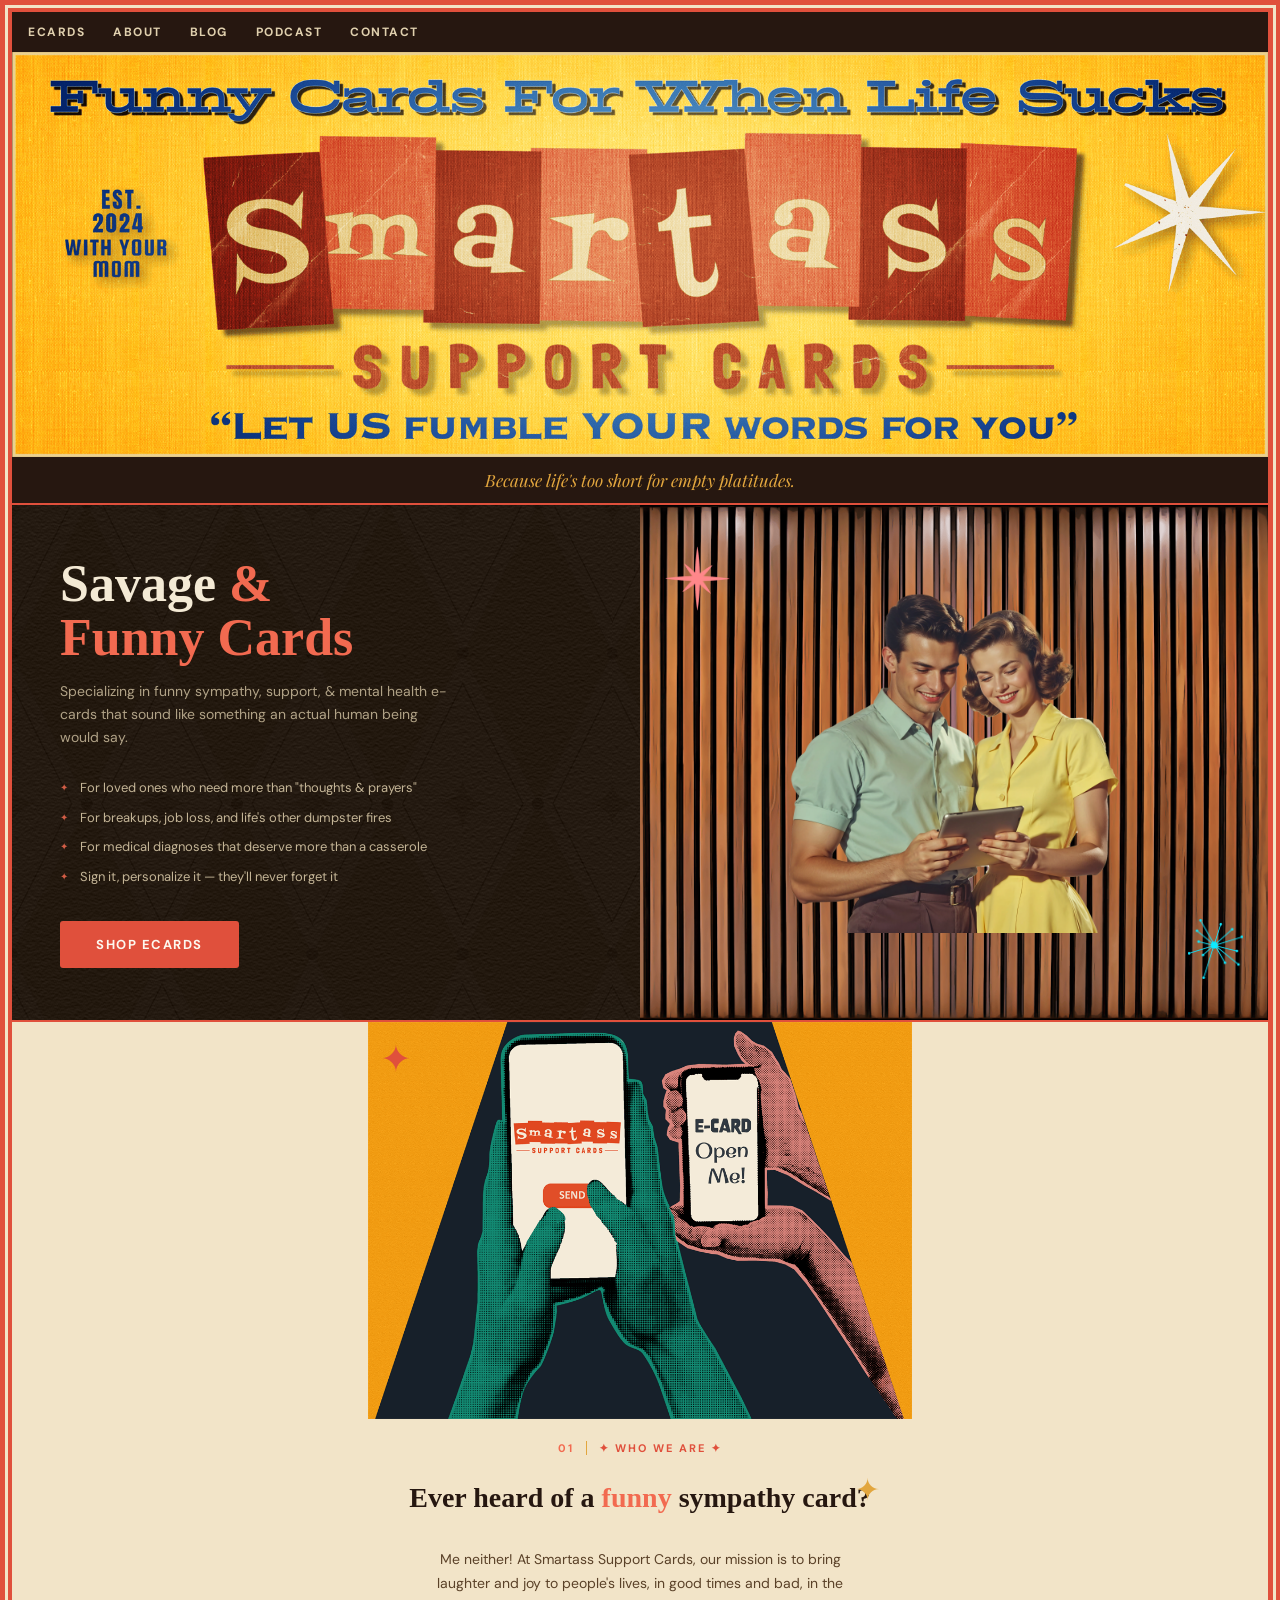
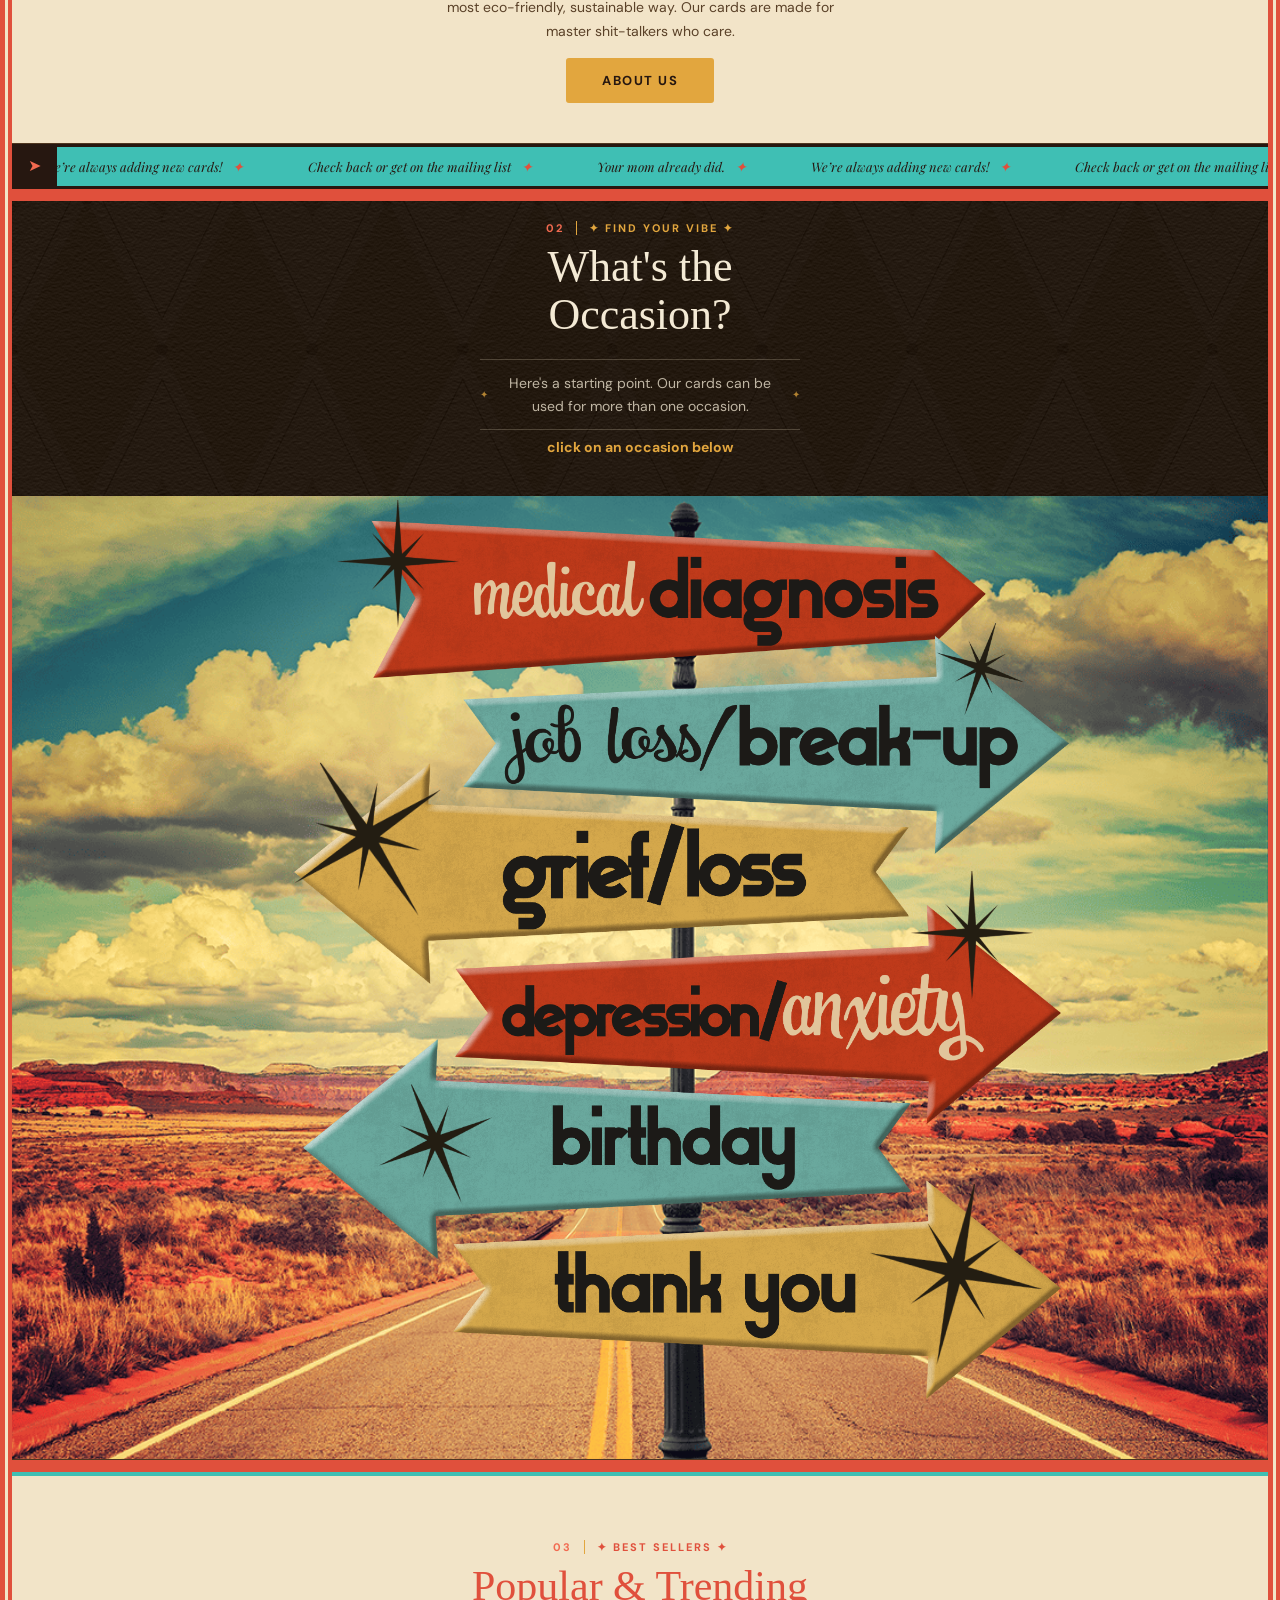
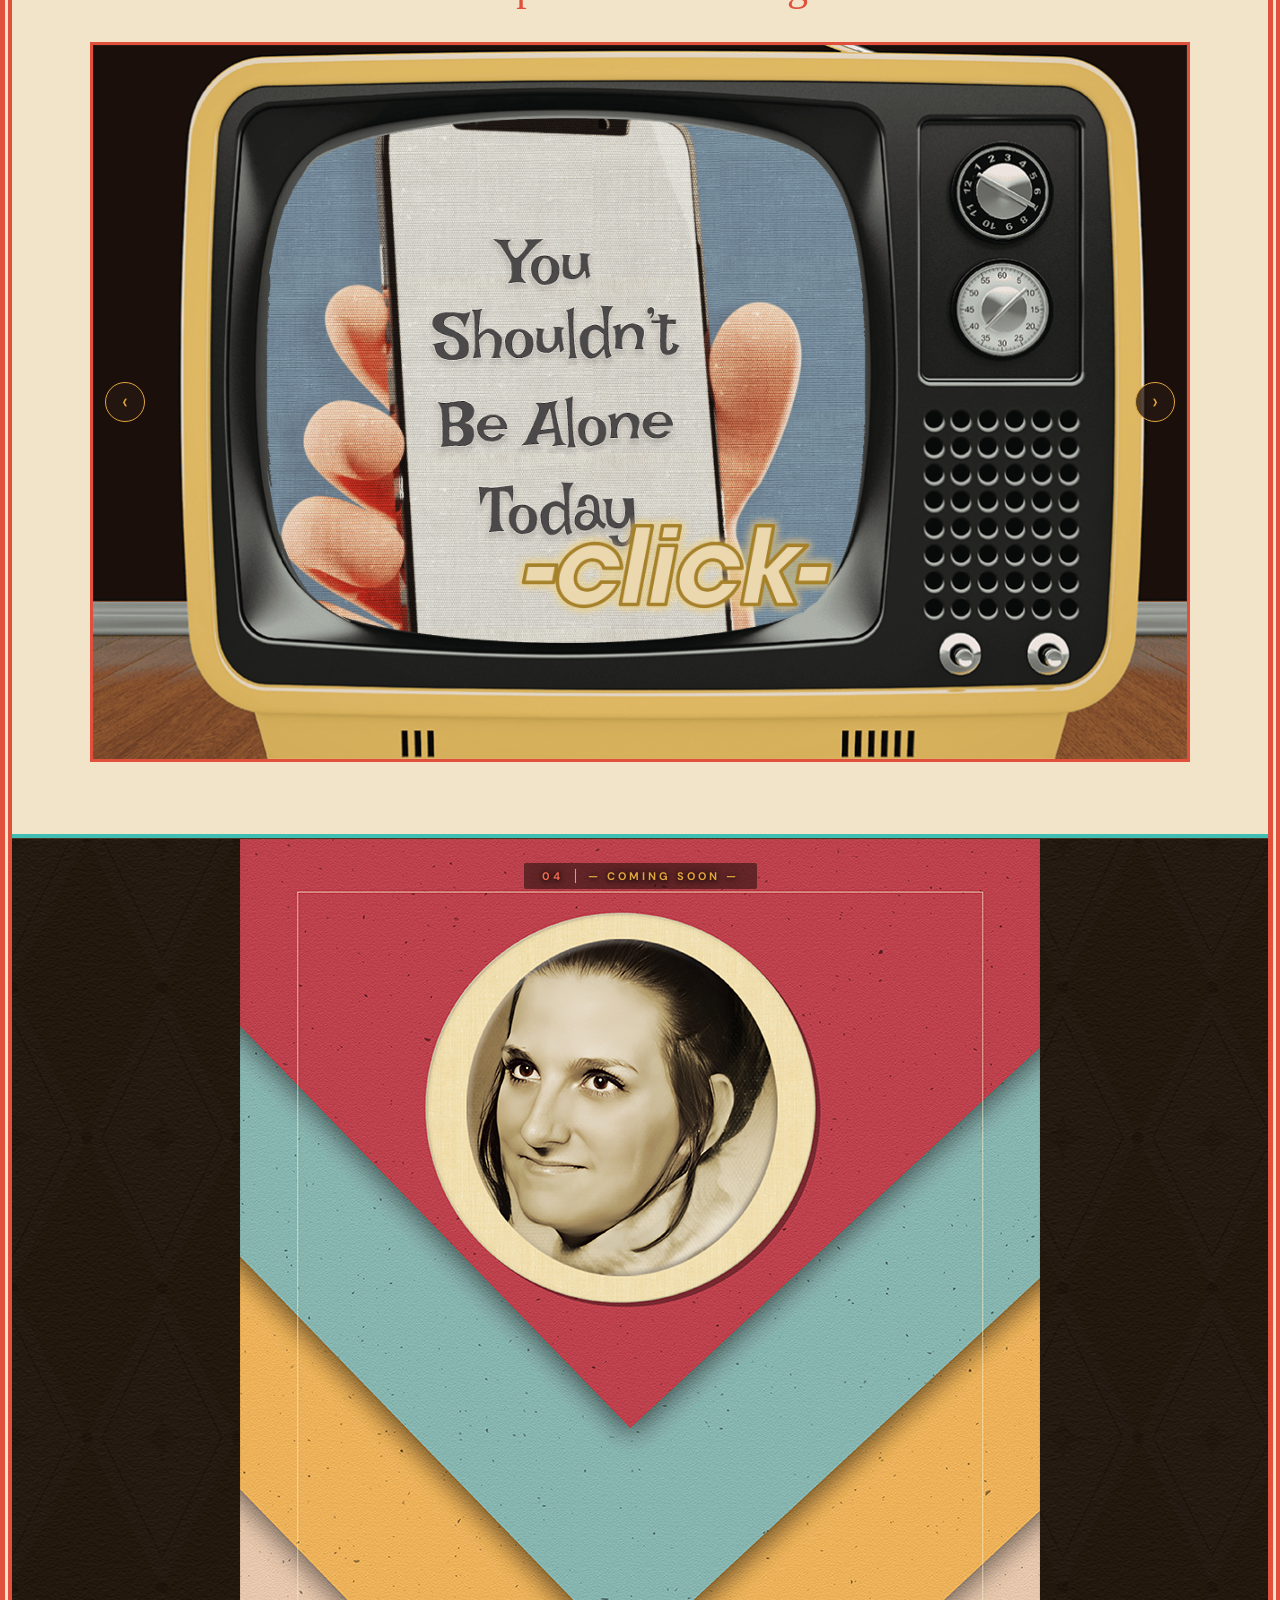
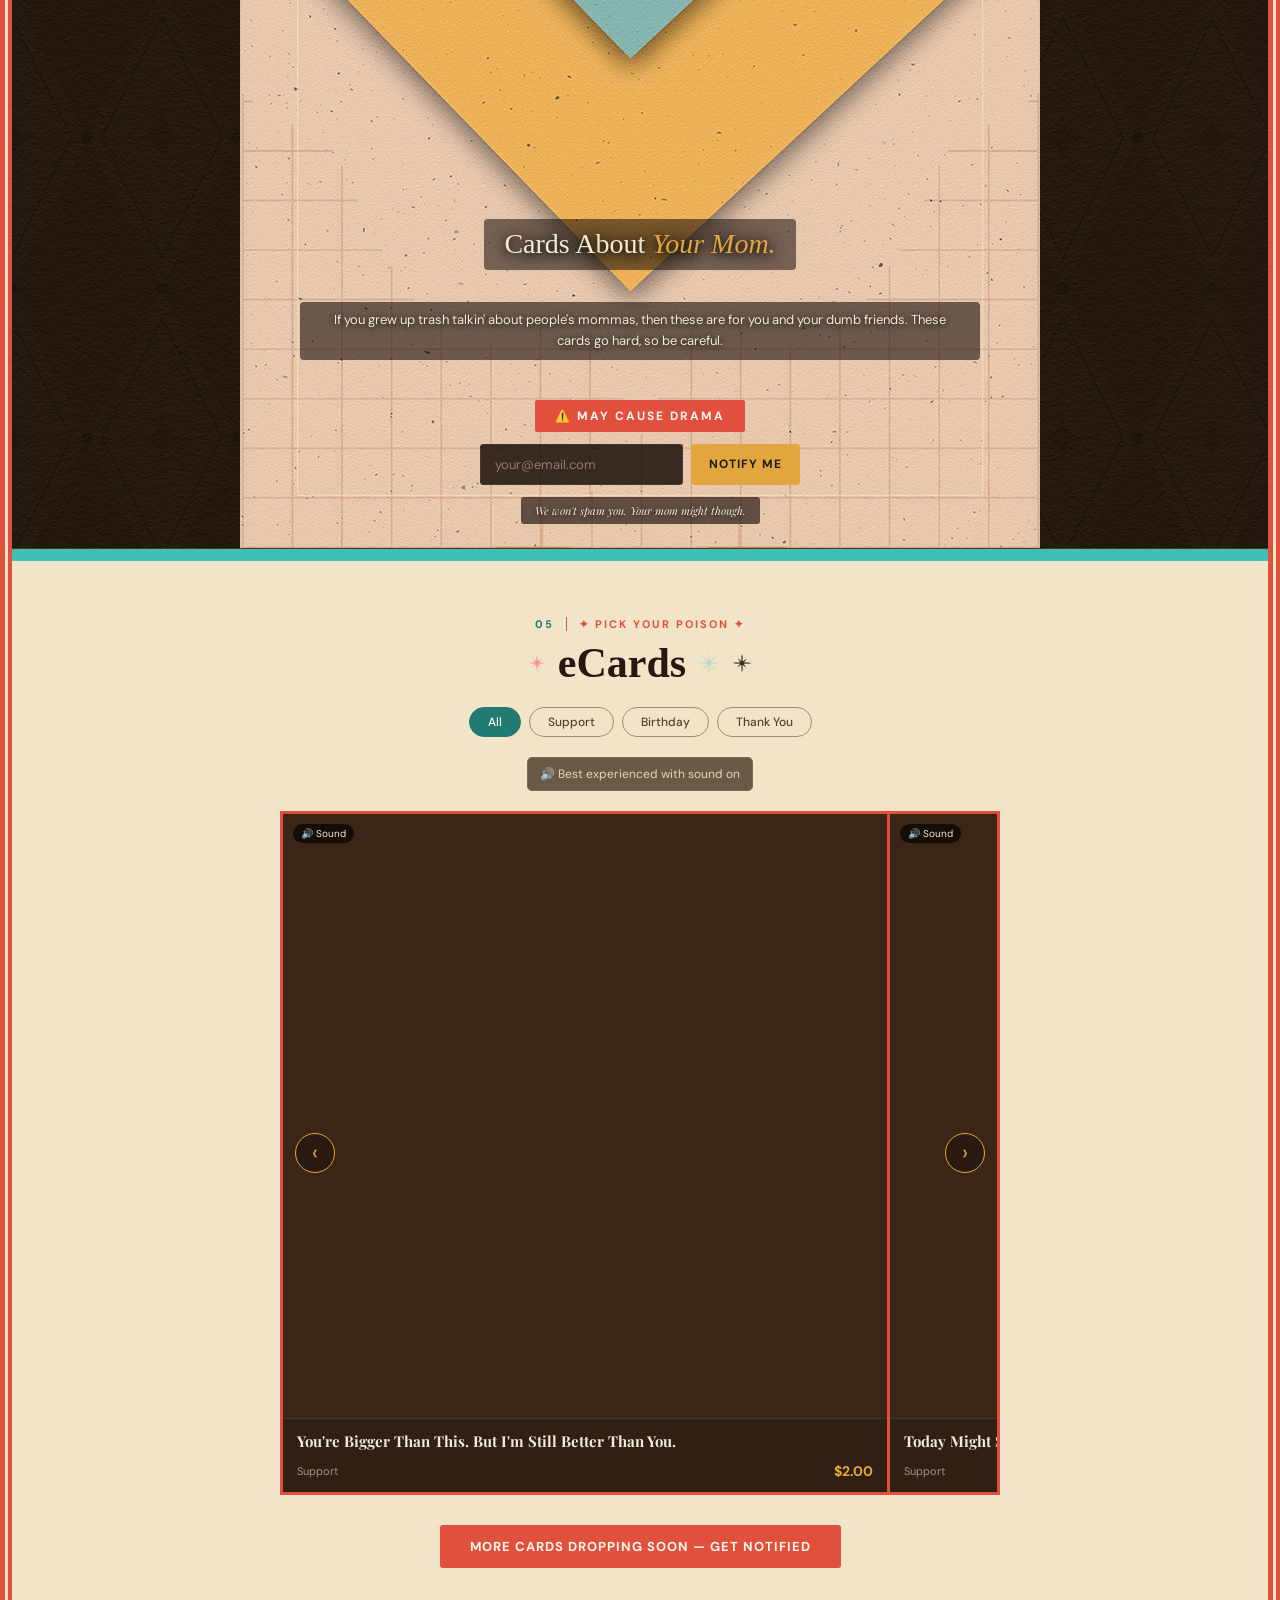
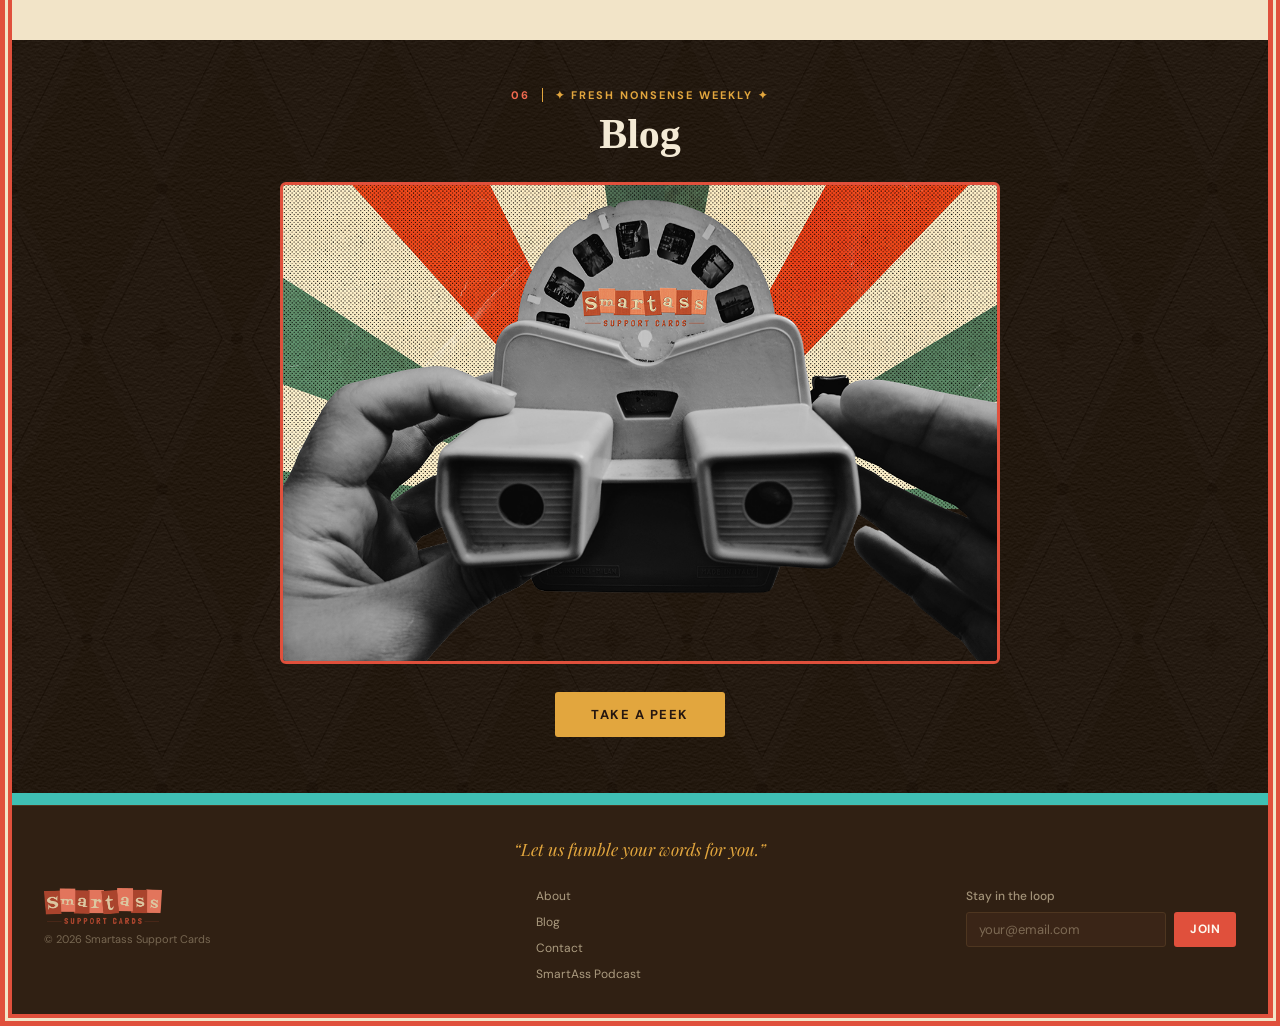
==== index.html @ 2ca03395 "Add files via upload" ====
<!DOCTYPE html>
<html lang="en">
<head>
<meta charset="UTF-8">
<meta name="viewport" content="width=device-width, initial-scale=1.0">
<meta name="color-scheme" content="dark light">
<meta name="theme-color" content="#E0503C">
<title>Smartass Support Cards — Animated eCards with Personality</title>
<meta name="description" content="Savage, funny animated eCards with sound — for sympathy, breakups, job loss, birthdays, and thank yous. Because life's too short for empty platitudes.">
<meta property="og:title" content="Smartass Support Cards — Animated eCards with Personality">
<meta property="og:description" content="Savage &amp; funny animated eCards with sound. For loved ones who need more than thoughts &amp; prayers.">
<meta property="og:image" content="https://smartass-cards.pages.dev/header_.png">
<meta property="og:type" content="website">
<!-- TODO: add a favicon file to your repo root, then uncomment:
<link rel="icon" href="/favicon.png"> -->
<link rel="preconnect" href="https://fonts.googleapis.com">
<link rel="preconnect" href="https://fonts.gstatic.com" crossorigin>
<link href="https://fonts.googleapis.com/css2?family=Playfair+Display:ital@1&family=DM+Sans:wght@400;500;700&family=Fontdiner+Swanky&display=swap" rel="stylesheet">
<link rel="stylesheet" href="/styles.css">
<style>

/* HEADER */
.hdr{background:var(--bg);position:relative;width:100%}
.hdr-top-bar{display:flex;justify-content:space-between;align-items:center;padding:12px 16px;background:var(--bg)}
.hdr-banner-wrap{width:100%}
.hdr-img{width:100%;height:auto;display:block}
.hdr-cart{background:var(--red);color:var(--white);border:none;padding:8px 20px;border-radius:3px;font-size:12px;font-weight:700;cursor:pointer;font-family:'DM Sans',sans-serif;letter-spacing:0.5px;text-transform:uppercase;transition:background 0.2s;display:none /* TODO: remove display:none when Stripe cart goes live */}
.hdr-cart:hover{background:var(--red2)}
.hdr-tagline{font-family:'Playfair Display',serif;font-style:italic;text-align:center;color:var(--gold);font-size:17px;padding:12px 16px;background:var(--bg);border-bottom:2px solid var(--red);margin:0}

/* HERO — DESKTOP: couple right, text left */
.hero{background-color:var(--bg2);background-image:url(/site_BG.png);background-repeat:repeat;display:grid;grid-template-columns:1fr 1fr;border-bottom:2px solid var(--red);min-height:420px}
.hero-left{padding:52px 48px;display:flex;flex-direction:column;justify-content:center}
.hero-savage{font-family:'Fontdiner Swanky',cursive;font-size:52px;color:var(--red2);line-height:1.05;margin-bottom:14px}
.hero-savage .savage-word{color:var(--cream)}
.hero-sub{font-size:14px;color:var(--cream2);opacity:0.75;line-height:1.65;margin-bottom:24px;max-width:400px}
.hero-bullets{list-style:none;margin-bottom:30px}
.hero-bullets li{font-size:13px;color:var(--cream2);padding:5px 0 5px 20px;position:relative;opacity:0.85;line-height:1.5}
.hero-bullets li::before{content:"✦";position:absolute;left:0;color:var(--red2);font-size:10px;top:7px}

/* HERO CTA — solid brand red.
   TODO: if you re-export button_1.png in true red (#E0503C), the old
   image-button markup is in index.backup — this solid version reads
   stronger than the filtered PNG did (it rendered washed-out mauve). */
.hero-cta{display:inline-block;background:var(--red);color:var(--white);text-decoration:none;padding:15px 36px;border-radius:3px;font-family:'DM Sans',sans-serif;font-size:13px;font-weight:700;letter-spacing:1.5px;text-transform:uppercase;align-self:flex-start;transition:background 0.2s;border:none;cursor:pointer}
.hero-cta:hover{background:var(--red2)}

/* HERO RIGHT — couple blended, no box */
.hero-right{display:flex;align-items:center;justify-content:center;padding:24px 32px;background:url(/wood_slats.png) center center/cover no-repeat;position:relative;overflow:hidden}
.hero-couple{max-width:100%;max-height:340px;object-fit:contain;position:relative;z-index:2}
.star-shape{position:absolute;z-index:3}
.star-tl{top:8%;left:4%;width:65px;filter:sepia(1) saturate(3) hue-rotate(310deg);animation:spin-slow 8s linear infinite}
.star-br{bottom:8%;right:4%;width:55px;filter:sepia(1) saturate(4) hue-rotate(140deg) brightness(1.4);animation:spin-slow 10s linear infinite reverse}
@keyframes spin-slow{
  from{transform:rotate(0deg)}
  to{transform:rotate(360deg)}
}

/* SECTION */
.section{padding:56px 32px 72px}
.section-head{display:flex;align-items:center;justify-content:center;gap:12px;margin-bottom:8px}
.section-head h2{font-family:'Fontdiner Swanky',cursive;font-size:42px;color:var(--cream)}
.section-head img{height:22px}
#ecards .sec-num{color:var(--teal2);border-right-color:var(--red)}
.page2-wrap .section-eyebrow{color:var(--red)}
.filter-strip{display:flex;justify-content:center;flex-wrap:wrap;gap:8px;padding:12px 0 20px}
/* eCards section — cream variant */
#ecards{background:#F2E4C8}
#ecards .section-eyebrow{color:var(--red)}
#ecards .section-head h2{color:var(--bg)}
#ecards .fbtn{border-color:#A98D5F;color:#5A4128}
#ecards .fbtn.on,#ecards .fbtn:hover{background:var(--teal2);border-color:var(--teal2);color:var(--white)}
.fbtn{background:transparent;border:1px solid var(--bdr);color:var(--cream2);padding:6px 18px;border-radius:100px;font-size:12px;font-weight:500;cursor:pointer;white-space:nowrap;font-family:'DM Sans',sans-serif;transition:all 0.2s}
.fbtn.on,.fbtn:hover{background:var(--red);border-color:var(--red);color:var(--white)}
.sound-note{font-size:12px;color:var(--cream2);opacity:0.7;margin:0 auto 20px;display:flex;align-items:center;gap:6px;padding:8px 12px;background:var(--bg2);border:1px solid var(--bdr);border-radius:5px;width:fit-content}
.ec-browse-wrap{text-align:center;margin-top:30px}
.ec-browse-btn{display:inline-block;background:var(--red);color:var(--white);text-decoration:none;padding:13px 30px;border-radius:3px;font-size:13px;font-weight:700;text-transform:uppercase;letter-spacing:1px;font-family:'DM Sans',sans-serif;transition:background 0.2s}
.ec-browse-btn:hover{background:var(--red2)}

/* TICKER */
.ticker-wrap{background:var(--teal);border-top:3px solid var(--bg);border-bottom:3px solid var(--bg);padding:10px 0;overflow:hidden;position:relative}
.ticker-label{position:absolute;left:0;top:0;bottom:0;background:var(--bg);display:flex;align-items:center;padding:0 16px;z-index:2;white-space:nowrap}
.ticker-arrow{font-size:16px;color:var(--red2);line-height:1;display:block;animation:arrow-nudge 1.6s ease-in-out infinite}
@keyframes arrow-nudge{0%,100%{transform:translateX(0)}50%{transform:translateX(4px)}}
.ticker-track{display:flex;animation:ticker-scroll 45s linear infinite;width:max-content}
.ticker-track:hover{animation-play-state:paused}
.ticker-item{font-family:'Playfair Display',serif;font-size:13px;font-style:italic;color:var(--bg);white-space:nowrap;padding:0 32px;display:flex;align-items:center;gap:10px}
.ticker-dot{color:var(--red);font-size:14px}
@keyframes ticker-scroll{from{transform:translateX(0)}to{transform:translateX(-50%)}}

/* PAGE 2 */
.page2-wrap{background-color:#F2E4C8;border-top:none;border-bottom:1px solid var(--bdr);padding:0 32px 40px;text-align:center}
.page2-wrap .about-heading{color:var(--bg)}
.page2-wrap .about-body{color:#5A4128;opacity:1}
.page2-wrap .page2-star-tl{color:var(--red)}
.page2-inner{max-width:480px;margin:0 auto;display:flex;flex-direction:column;align-items:center;gap:18px}
.page2-img-wrap{margin:0 -32px 4px;width:calc(100% + 64px);position:relative}
.page2-img{width:100%;height:auto;display:block}
.page2-heading-wrap{position:relative;display:flex;align-items:flex-start;justify-content:center;width:100%}
.page2-star{color:var(--gold);font-size:22px;line-height:1;display:inline-block}
.page2-star-tl{position:absolute;top:18px;left:12px;z-index:2;font-size:38px;color:var(--cream)}
.page2-star-tr{position:absolute;top:-6px;right:0;font-size:30px}
.page2-inner .about-body{max-width:85%;margin:0 auto}
.page2-cta{display:inline-block;background:var(--gold);color:var(--bg);font-family:'DM Sans',sans-serif;font-size:13px;font-weight:700;text-transform:uppercase;letter-spacing:1.5px;padding:14px 36px;border-radius:3px;text-decoration:none;transition:background 0.2s;margin-top:-4px}
.page2-cta:hover{background:var(--cream)}

/* ABOUT TEXT (used inside .page2-inner) */
.about-heading{font-family:'Fontdiner Swanky',cursive;font-size:28px;color:var(--cream);line-height:1.2;margin-bottom:16px}
.about-body{font-family:'DM Sans',sans-serif;font-size:14px;color:var(--cream2);opacity:0.85;line-height:1.7;margin-bottom:24px}

/* COMING SOON */
.coming-wrap{background-color:var(--bg2);background-image:url(/site_BG.png);background-repeat:repeat;padding:0;text-align:center;position:relative;overflow:hidden;border-top:1px solid var(--bdr);border-bottom:1px solid var(--bdr)}
.coming-inner{position:relative;max-width:800px;margin:0 auto}
.coming-bg-img{width:100%;height:auto;display:block}
.coming-overlay{position:absolute;top:0;left:0;width:100%;height:100%;display:flex;flex-direction:column;align-items:center;justify-content:flex-start;padding:0;box-sizing:border-box}
.coming-soon-label{margin-top:3%;font-family:'DM Sans',sans-serif;font-size:11px;font-weight:700;letter-spacing:3px;text-transform:uppercase;color:var(--gold);text-shadow:0 1px 4px rgba(0,0,0,0.9),0 0 12px rgba(0,0,0,0.9);background:rgba(26,15,10,0.55);padding:6px 18px;border-radius:2px}
.coming-title-overlay{margin-top:auto;font-family:'Fontdiner Swanky',cursive;font-size:28px;color:var(--cream);line-height:1.1;text-shadow:0 2px 8px rgba(0,0,0,0.95),0 0 20px rgba(0,0,0,0.95);background:rgba(26,15,10,0.55);padding:10px 20px;border-radius:4px;margin-bottom:4%}
.coming-title-overlay em{color:var(--gold);font-style:italic}
.coming-sub-overlay{font-family:'DM Sans',sans-serif;font-size:13px;color:var(--cream);line-height:1.6;max-width:85%;text-shadow:0 1px 6px rgba(0,0,0,0.95);background:rgba(26,15,10,0.6);padding:8px 16px;border-radius:4px;margin-bottom:3%}
.coming-wood-zone{width:100%;display:flex;flex-direction:column;align-items:center;padding:16px 24px 24px;box-sizing:border-box;gap:12px}
.coming-badge{display:inline-block;background:var(--red);color:var(--white);font-family:'DM Sans',sans-serif;font-size:12px;font-weight:700;text-transform:uppercase;letter-spacing:2px;padding:8px 20px;border-radius:2px}
.coming-email{display:flex;gap:8px;justify-content:center;width:100%;max-width:320px}
.coming-input{background:rgba(26,15,10,0.85);border:1px solid var(--bdr);border-radius:3px;padding:11px 14px;color:var(--cream);font-size:13px;font-family:'DM Sans',sans-serif;flex:1;outline:none}
.coming-input:focus{border-color:var(--red)}
.coming-input::placeholder{color:var(--cream2);opacity:0.5}
.coming-btn{background:var(--gold);color:var(--bg);border:none;padding:11px 18px;border-radius:3px;font-size:12px;font-weight:700;text-transform:uppercase;letter-spacing:1px;cursor:pointer;font-family:'DM Sans',sans-serif;white-space:nowrap;transition:background 0.2s}
.coming-btn:hover{background:var(--cream)}
.coming-disclaimer{font-size:11px;color:var(--cream);font-family:'Playfair Display',serif;font-style:italic;background:rgba(26,15,10,0.65);padding:6px 14px;border-radius:3px;text-shadow:0 1px 4px rgba(0,0,0,0.8)}
@media(max-width:768px){
  .coming-title-overlay{font-size:22px}
  .coming-email{flex-direction:column;padding:0}
}
/* TRENDING CAROUSEL */
.trending-wrap{background-color:#F2E4C8;padding:64px 0 72px;overflow:hidden;border-top:4px solid var(--teal);border-bottom:4px solid var(--teal)}
.trending-header{text-align:center;padding:0 32px;margin-bottom:32px}
.trending-eyebrow{font-size:11px;letter-spacing:2px;text-transform:uppercase;color:var(--gold);font-family:'DM Sans',sans-serif;font-weight:700;margin-bottom:8px}
.trending-wrap .trending-eyebrow{color:var(--red)}
.trending-title{font-family:'Fontdiner Swanky',cursive;font-size:24px;color:var(--cream)}
.trending-wrap .trending-title{color:var(--red);font-size:42px}
@media(max-width:768px){
  .trending-wrap{padding:36px 0 40px}
}
/* OCCASION HEADING */
.occ-heading-wrap{text-align:center;padding:20px 24px;margin-bottom:20px;max-width:480px;margin-left:auto;margin-right:auto;position:relative}
.occ-heading-top{font-family:'Fontdiner Swanky',cursive;font-size:44px;color:var(--cream);line-height:1.1;margin-bottom:0}
.occ-heading-bottom{font-family:'Fontdiner Swanky',cursive;font-size:44px;color:var(--cream);line-height:1.1;margin-bottom:20px}
.occ-click-text{font-family:'DM Sans',sans-serif;font-size:14px;font-weight:700;color:var(--gold);margin-top:8px;margin-bottom:0}
.occ-subtext{font-family:'DM Sans',sans-serif;font-size:14px;color:var(--cream);opacity:0.75;line-height:1.6;margin:0 auto;max-width:320px;padding:12px 16px;border-top:1px solid rgba(242,228,200,0.3);border-bottom:1px solid rgba(242,228,200,0.3);position:relative}
.occ-subtext::before,.occ-subtext::after{content:'✦';color:var(--gold);font-size:10px;position:absolute;top:50%;transform:translateY(-50%)}
.occ-subtext::before{left:0}
.occ-subtext::after{right:0}

/* OCCASION MENU — MARQUEE */
.occ-menu-wrap{background-color:var(--bg);background-image:url(/site_BG.png);background-repeat:repeat;border-top:none;border-bottom:1px solid var(--bdr);padding:0;width:100%}
.occ-full-wrap{width:100%;margin:0;padding:0}
.occ-full-wrap .marquee-inner{width:100%;display:block}
.occ-full-wrap .marquee-bg{width:100%;height:auto;display:block}
.pt-gallery-wrap{position:relative;margin:0 auto;max-width:1100px;overflow:hidden;border:3px solid var(--red)}
.pt-gallery-track{display:flex;transition:transform 0.45s cubic-bezier(0.4,0,0.2,1)}
.pt-slide{min-width:100%;position:relative}
.pt-arrow{position:absolute;top:50%;transform:translateY(-50%);z-index:5;background:rgba(38,23,16,0.75);border:1px solid var(--gold);color:var(--gold);width:40px;height:40px;border-radius:50%;font-size:22px;line-height:1;cursor:pointer;font-family:'DM Sans',sans-serif;display:flex;align-items:center;justify-content:center;transition:background 0.2s,color 0.2s}
.pt-arrow:hover{background:var(--gold);color:var(--bg)}
.pt-prev{left:12px}
.pt-next{right:12px}
a:focus-visible,button:focus-visible,input:focus-visible{outline:2px solid var(--gold);outline-offset:2px}
@media(prefers-reduced-motion:reduce){
  .ticker-track,.star-shape,.section-head img,.ticker-arrow{animation:none !important}
  .pt-gallery-track,.ec-track{transition:none}
}

.marquee-inner{position:relative;width:100%}
.marquee-bg{width:100%;height:auto;display:block}
.marquee-tile{position:absolute;display:block;text-decoration:none;cursor:pointer;transition:transform 0.15s,filter 0.2s}
.marquee-tile img{width:100%;height:100%;display:block;object-fit:contain}
.marquee-tile:hover{transform:scale(1.04);filter:brightness(1.1);z-index:2}
.occasion-divider{height:12px;background:var(--red);margin:0}
@media(max-width:768px){
  .occ-menu-wrap{padding:0}
}
/* eCards gallery carousel */
.ec-gallery-wrap{position:relative;overflow:hidden;max-width:720px;margin:0 auto;border:3px solid var(--red);background:var(--bg2)}
.ec-track{display:flex;transition:transform 0.45s cubic-bezier(0.4,0,0.2,1)}
.ec-slide{min-width:85%;box-sizing:border-box;border-right:3px solid var(--red)}
.ec-slide:only-child{min-width:100%;border-right:none}
.ec-card{display:block;text-decoration:none;background:var(--bg2)}
.cthumb{display:block;text-decoration:none;background:var(--bg2);border:2px solid var(--bdr);border-radius:8px;overflow:hidden;transition:transform 0.2s,border-color 0.2s,box-shadow 0.2s}
.cthumb:hover{transform:translateY(-4px);border-color:var(--red);box-shadow:0 8px 24px rgba(0,0,0,0.4)}
.cprev{position:relative;aspect-ratio:1;overflow:hidden;background:var(--bg3)}
.cprev iframe{position:absolute;inset:0;width:100%;height:100%;border:none;pointer-events:none}
.cprev-click{position:absolute;inset:0;z-index:2}
.sound-badge{position:absolute;top:10px;left:10px;background:rgba(0,0,0,0.65);color:var(--cream);font-size:10px;padding:3px 8px;border-radius:100px;z-index:3;display:flex;align-items:center;gap:4px;font-family:'DM Sans',sans-serif}
.cbadge{position:absolute;top:10px;right:10px;background:var(--red);color:var(--white);font-size:10px;font-weight:700;text-transform:uppercase;letter-spacing:0.5px;padding:4px 10px;border-radius:100px;z-index:3;font-family:'DM Sans',sans-serif}
.cfoot{padding:10px 14px 12px;display:flex;justify-content:space-between;align-items:center}
.ctitle{font-family:'Playfair Display',serif;font-size:15px;font-weight:700;color:var(--cream);line-height:1.4;padding:12px 14px 0;border-top:1px solid var(--bdr);text-align:left}
.ccat{font-size:11px;color:var(--cream2);opacity:0.65}
.cprice{font-size:14px;font-weight:700;color:var(--gold)}

/* BLOG TEASER (pre-footer) */
.examples-wrap{background-color:var(--bg);background-image:url(/site_BG.png);background-repeat:repeat;padding:48px 32px 56px;text-align:center}
.examples-wrap .section-eyebrow{margin-bottom:8px}
.examples-wrap .section-head{margin-bottom:24px}
.examples-img{width:100%;max-width:720px;height:auto;display:block;margin:0 auto;border-radius:6px;border:3px solid var(--red);transition:transform 0.2s,box-shadow 0.2s}
a:hover > .examples-img{transform:translateY(-4px);box-shadow:0 8px 24px rgba(0,0,0,0.4)}
.examples-cta{margin-top:28px}
/* FOOTER polish (index) */
.footer-tagline{font-family:'Playfair Display',serif;font-style:italic;text-align:center;color:var(--gold);font-size:17px;margin-bottom:28px}
footer .footer-brand img{height:36px;opacity:1}
@media(max-width:768px){
  .examples-wrap{padding:32px 16px 40px}
  .examples-cta{margin-top:20px}
}


/* MOBILE */
@media(max-width:768px){
  body{--frame:8px;border-width:var(--frame)}
  .hero{grid-template-columns:1fr}
  .hero-right{order:-1;align-items:flex-end;min-height:320px;padding:24px 20px 0}
  .hero-right::before{content:"";position:absolute;inset:0;background:linear-gradient(to right,var(--bg) 0%,transparent 25%,transparent 75%,var(--bg) 100%);z-index:1;pointer-events:none}
  .hero-right::after{content:"";position:absolute;bottom:0;left:0;width:100%;height:80px;background:linear-gradient(to bottom,transparent,var(--bg2));z-index:1;pointer-events:none}
  .hero-right .hero-couple{width:80%;max-height:260px;margin:0 auto}
  .hero-right .star-tl{width:42px;top:12px;left:12px;opacity:0.9}
  .hero-right .star-br{width:38px;bottom:0;right:12px;opacity:0.9}
  .hero-left{padding:24px 20px 32px}
  .hero-savage{font-size:32px}
  .hero-sub{font-size:13px;margin-bottom:18px}
  .desktop-nav{display:none}
  .hdr-tagline{font-size:13px}
  .section-head h2{font-size:30px}
  .trending-wrap .trending-title{font-size:32px}
  .occ-heading-top,.occ-heading-bottom{font-size:36px}
  .hero-cta img.btn-shape{width:180px}
  .hamburger{display:flex;flex-direction:column;gap:5px;cursor:pointer;padding:8px;background:none;border:none;z-index:200}
  .hamburger span{width:22px;height:2px;background:var(--cream2);display:block;transition:all 0.3s}
  .mobile-menu{display:none;position:fixed;inset:0;background:rgba(38,23,16,0.97);z-index:150;flex-direction:column;align-items:center;justify-content:center;gap:28px}
  .mobile-menu.open{display:flex}
  .mobile-menu a{color:var(--cream);text-decoration:none;font-size:22px;font-weight:500;text-transform:uppercase;letter-spacing:1px;opacity:0.85}
  .mobile-menu a:hover{opacity:1;color:var(--gold)}
  .mobile-close{position:absolute;top:20px;right:20px;background:none;border:none;color:var(--cream2);font-size:28px;cursor:pointer}
  .section{padding:24px 16px}
  footer{padding:24px 16px}
  .footer-top{flex-direction:column;gap:24px}
  .footer-links{flex-direction:row;flex-wrap:wrap;gap:12px}
  .footer-email{width:160px}
  .sound-note{font-size:11px}
}
@media(min-width:769px){
  .hamburger{display:none}
  .mobile-menu{display:none !important}
}
</style>
</head>
<body>

<header class="hdr">
  <div class="hdr-top-bar">
    <!-- TODO (when Stripe goes live): wire this cart button up — it currently just
         shows a placeholder alert via toggleCart() at the bottom of this file. -->
    <nav class="desktop-nav" aria-label="Main">
      <a href="#ecards">eCards</a>
      <a href="/about.html">About</a>
      <a href="/blog.html">Blog</a>
      <a href="/podcast.html">Podcast</a>
      <a href="mailto:sgnandt@gmail.com">Contact</a>
    </nav>
    <button class="hdr-cart" onclick="toggleCart()">CART (<span id="cartCount">0</span>)</button>
    <button class="hamburger" onclick="toggleMenu()" aria-label="Open menu" aria-expanded="false">
      <span></span><span></span><span></span>
    </button>
  </div>

  <div class="hdr-banner-wrap">
    <img class="hdr-img" src="/header_.png" alt="Smartass Support Cards — Funny Cards For When Life Sucks" width="1902" height="613">
  </div>
  <p class="hdr-tagline">Because life's too short for empty platitudes.</p>
</header>

<!-- MOBILE MENU -->
<div class="mobile-menu" id="mobileMenu">
  <button class="mobile-close" onclick="closeMenu()" aria-label="Close menu">✕</button>
  <a href="#ecards" onclick="closeMenu()">eCards</a>
  <a href="/about.html">About</a>
  <a href="/blog.html">Blog</a>
  <a href="mailto:sgnandt@gmail.com">Contact</a>
  <a href="/podcast.html">SmartAss Podcast</a>
</div>

<!-- DESKTOP HERO -->
<section class="hero">
  <div class="hero-left">
    <h1 class="hero-savage"><span class="savage-word">Savage</span> &amp;<br>Funny Cards</h1>
    <p class="hero-sub">Specializing in funny sympathy, support, &amp; mental health e-cards that sound like something an actual human being would say.</p>
    <ul class="hero-bullets">
      <li>For loved ones who need more than "thoughts &amp; prayers"</li>
      <li>For breakups, job loss, and life's other dumpster fires</li>
      <li>For medical diagnoses that deserve more than a casserole</li>
      <li>Sign it, personalize it — they'll never forget it</li>
    </ul>
    <a href="#ecards" class="hero-cta">Shop eCards</a>
  </div>
  <div class="hero-right">
    <img class="star-shape star-tl" src="/thick_star.png" alt="">
    <img class="star-shape star-br" src="/science_shape.png" alt="">
    <img class="hero-couple" src="/couple_ipad.png" alt="Send a Smartass card">
  </div>
</section>

<!-- PAGE 2 -->
<div class="page2-wrap">
  <div class="page2-inner">
    <div class="page2-img-wrap">
      <span class="page2-star page2-star-tl">✦</span>
      <img src="/hands_holding_phones.png" alt="Two hands holding phones showing Smartass cards" class="page2-img" width="1022" height="745">
    </div>
    <div class="section-eyebrow"><span class="sec-num">01</span>✦ who we are ✦</div>
    <div class="page2-heading-wrap">
      <h2 class="about-heading">Ever heard of a <span style="color:var(--red2)">funny</span> sympathy card?</h2>
      <span class="page2-star page2-star-tr">✦</span>
    </div>
    <p class="about-body">Me neither! At Smartass Support Cards, our mission is to bring laughter and joy to people's lives, in good times and bad, in the most eco-friendly, sustainable way. Our cards are made for master shit-talkers who care.</p>
    <a href="/about.html" class="page2-cta">About Us</a>
  </div>
</div>

<!-- AS SEEN ON TICKER -->
<div class="ticker-wrap">
  <div class="ticker-label"><span class="ticker-arrow">➤</span></div>
  <div class="ticker-track" id="tickerTrack">
    <div class="ticker-item"><span>We&rsquo;re always adding new cards!</span><span class="ticker-dot">✦</span></div>
    <div class="ticker-item"><span>Check back or get on the mailing list</span><span class="ticker-dot">✦</span></div>
    <div class="ticker-item"><span>Your mom already did.</span><span class="ticker-dot">✦</span></div>
  </div>
</div>

<!-- RED STRIPE DIVIDER -->
<div style="width:100%;height:12px;background:var(--red);"></div>

<!-- OCCASION MENU -->
<div class="occ-menu-wrap">
  <div class="occ-heading-wrap">
    <div class="section-eyebrow"><span class="sec-num">02</span>✦ find your vibe ✦</div>
    <div class="occ-heading-top">What's the</div>
    <div class="occ-heading-bottom">Occasion?</div>
    <p class="occ-subtext">Here's a starting point. Our cards can be used for more than one occasion.</p>
    <p class="occ-click-text">click on an occasion below</p>
  </div>
  <div class="occ-full-wrap">
    <div class="marquee-inner">
      <img class="marquee-bg" src="/occasion_menu_BG.png" alt="Occasion Menu" width="1100" height="843">
      <a class="marquee-tile" href="/card.html?id=1" style="left:25.9058%;top:0.266%;width:51.6304%;height:18.8239%;"><img src="/medical_diagnosis.png" alt="Medical Diagnosis"></a>
      <a class="marquee-tile" href="/card.html?id=2" style="left:35.9149%;top:12.7364%;width:48.2563%;height:24.9113%;"><img src="/job_loss_breakup.png" alt="Breakup Job Loss"></a>
      <a class="marquee-tile" href="/card.html?id=4" style="left:22.4638%;top:27.0981%;width:48.981%;height:24.0839%;"><img src="/grief_loss.png" alt="Grief Loss"></a>
      <a class="marquee-tile" href="/card.html?id=5" style="left:35.2582%;top:38.6229%;width:48.3016%;height:26.9208%;"><img src="/depression_anxiety.png" alt="Depression Anxiety"></a>
      <a class="marquee-tile" href="/card.html?id=6" style="left:23.1658%;top:56.1761%;width:48.4149%;height:23.2565%;"><img src="/birthday.png" alt="Birthday"></a>
      <a class="marquee-tile" href="/card.html?id=7" style="left:35.0996%;top:70.6856%;width:48.4375%;height:23.4929%;"><img src="/thank_you.png" alt="Thank You"></a>
    </div>
  </div>
</div>

<div class="occasion-divider"></div>

<!-- POPULAR & TRENDING -->
<div class="trending-wrap">
  <div class="trending-header">
    <div class="trending-eyebrow"><span class="sec-num">03</span>✦ best sellers ✦</div>
    <div class="trending-title">Popular &amp; Trending</div>
  </div>
  <div class="pt-gallery-wrap">
    <div class="pt-gallery-track" id="ptTrack">
      <div class="pt-slide">
        <div class="marquee-inner">
          <img class="marquee-bg" src="/pop_get_lunch_BG.png" alt="Get Lunch" width="1100" height="718">
          <a class="marquee-tile" href="/card.html?id=4" style="left:14.4957%;top:8.8657%;width:57.4132%;height:76.3862%;"><img src="/pop_get_lunch_BUTTON.png" alt="Get Lunch"></a>
        </div>
      </div>
      <div class="pt-slide">
        <div class="marquee-inner">
          <img class="marquee-bg" src="/pop_thank_you_BG.png" alt="Thank You" width="1100" height="718">
          <a class="marquee-tile" href="/card.html?id=7" style="left:14.4957%;top:7.8525%;width:57.1009%;height:76.2173%;"><img src="/pop_thank_you_BUTTON.png" alt="Thank You"></a>
        </div>
      </div>
      <div class="pt-slide">
        <div class="marquee-inner">
          <img class="marquee-bg" src="/pop_today_might_suck_BG.png" alt="Today Might Suck" width="1100" height="718">
          <a class="marquee-tile" href="/card.html?id=2" style="left:14.4957%;top:8.8657%;width:56.7702%;height:75.9640%;"><img src="/pop_today_might_suck_BUTTON.png" alt="Today Might Suck"></a>
        </div>
      </div>
    </div>
    <button class="pt-arrow pt-prev" onclick="ptSlide(-1)" aria-label="Previous card">‹</button>
    <button class="pt-arrow pt-next" onclick="ptSlide(1)" aria-label="Next card">›</button>
  </div>
</div>

<script>
(function(){
  var current = 0, total = 3, timer = null;
  var track = document.getElementById('ptTrack');
  var reduceMotion = window.matchMedia('(prefers-reduced-motion: reduce)').matches;
  function goTo(index) {
    current = (index + total) % total;
    track.style.transform = 'translateX(-' + (current * 100) + '%)';
  }
  function startTimer() {
    if (reduceMotion) return;
    clearInterval(timer);
    timer = setInterval(function(){ goTo(current + 1); }, 5000);
  }
  window.ptSlide = function(dir) { goTo(current + dir); startTimer(); };
  var wrap = document.querySelector('.pt-gallery-wrap');
  var startX = 0;
  wrap.addEventListener('touchstart', function(e){ startX = e.touches[0].clientX; }, {passive:true});
  wrap.addEventListener('touchend', function(e){
    var dx = e.changedTouches[0].clientX - startX;
    if (Math.abs(dx) > 50) window.ptSlide(dx < 0 ? 1 : -1);
  }, {passive:true});
  startTimer();
})();
</script>

<!-- COMING SOON — MOMMA CARDS -->
<div class="coming-wrap" id="momma">
  <div class="coming-inner">
    <img class="coming-bg-img" src="/your_mom_BG.png" alt="Cards About Your Mom" width="800" height="1309">
    <div class="coming-overlay">
    <div class="coming-soon-label"><span class="sec-num">04</span>— Coming Soon —</div>
    <div class="coming-title-overlay">Cards About <em>Your Mom.</em></div>
    <p class="coming-sub-overlay">If you grew up trash talkin' about people's mommas, then these are for you and your dumb friends. These cards go hard, so be careful.</p>
    <div class="coming-wood-zone">
      <div class="coming-badge">⚠️ May Cause Drama</div>
      <div class="coming-email">
        <input type="email" class="coming-input" placeholder="your@email.com" aria-label="Email address" onkeydown="if(event.key==='Enter'){event.preventDefault();handleSignup(this.nextElementSibling)}">
        <button class="coming-btn" data-label="Notify Me" onclick="handleSignup(this)">Notify Me</button>
      </div>
      <div class="coming-disclaimer">We won't spam you. Your mom might though.</div>
    </div>
    </div>
  </div>
</div>

<div class="occasion-divider" style="background:var(--teal)"></div>

<section class="section" id="ecards">
  <div class="section-eyebrow"><span class="sec-num">05</span>✦ pick your poison ✦</div>
  <div class="section-head">
    <img src="/thick_star.png" alt="" style="height:18px;filter:sepia(1) saturate(3) hue-rotate(310deg);animation:spin-slow 6s linear infinite;opacity:0.9">
    <h2>eCards</h2>
    <img src="/star.png" alt="" style="height:22px;animation:spin-slow 8s linear infinite">
    <img src="/thick_star.png" alt="" style="height:20px;filter:brightness(0);animation:spin-slow 10s linear infinite reverse;opacity:0.8">
  </div>
  <div class="filter-strip">
    <button class="fbtn on" data-cat="all">All</button>
    <button class="fbtn" data-cat="Support">Support</button>
    <button class="fbtn" data-cat="Birthday">Birthday</button>
    <button class="fbtn" data-cat="Thank You">Thank You</button>
  </div>
  <div class="sound-note">🔊 Best experienced with sound on</div>
  <div class="ec-gallery-wrap" id="ecGallery">
    <div class="ec-track" id="ecTrack"></div>
    <button class="pt-arrow pt-prev" onclick="ecSlide(-1)" aria-label="Previous card">‹</button>
    <button class="pt-arrow pt-next" onclick="ecSlide(1)" aria-label="Next card">›</button>
  </div>

  <div class="ec-browse-wrap">
    <a href="#momma" class="ec-browse-btn">More Cards Dropping Soon — Get Notified</a>
  </div>
</section>

<!-- BLOG -->
<section class="examples-wrap" id="blog-teaser">
  <div class="section-eyebrow"><span class="sec-num">06</span>✦ fresh nonsense weekly ✦</div>
  <div class="section-head">
    <h2>Blog</h2>
  </div>
  <a href="/blog.html" aria-label="Read the blog">
    <img class="examples-img" src="/viewmaster_blog.png" alt="A retro View-Master loaded with Smartass Support Cards" width="1200" height="800" loading="lazy">
  </a>
  <a href="/blog.html" class="page2-cta examples-cta">Take a Peek</a>
</section>

<!-- TEAL STRIPE DIVIDER — breaks up brown-on-brown before the footer -->
<div class="occasion-divider" style="background:var(--teal)"></div>

<footer>
  <div class="footer-tagline">&ldquo;Let us fumble your words for you.&rdquo;</div>
  <div class="footer-top">
    <div class="footer-brand">
      <img src="/logo.png" alt="Smartass Support Cards">
      <div class="footer-copy">© 2026 Smartass Support Cards</div>
    </div>
    <div class="footer-links">
      <a href="/about.html">About</a>
      <a href="/blog.html">Blog</a>
      <!-- TODO (after Resend domain verification): swap this gmail address for a
           branded one like hello@smartass.cards — here AND in the mobile menu above. -->
      <a href="mailto:sgnandt@gmail.com">Contact</a>
      <a href="/podcast.html">SmartAss Podcast</a>
    </div>
    <div class="footer-signup">
      <div class="footer-signup-label">Stay in the loop</div>
      <div class="footer-signup-row">
        <input type="email" class="footer-email" placeholder="your@email.com" aria-label="Email address" onkeydown="if(event.key==='Enter'){event.preventDefault();handleSignup(this.nextElementSibling)}">
        <button class="footer-sub-btn" data-label="Join" onclick="handleSignup(this)">Join</button>
      </div>
    </div>
  </div>
</footer>

<script>
const ECARDS = [
  { id:1, title:"You're Bigger Than This. But I'm Still Better Than You.", category:"Support", previewId:"4decfe9c-4f55-4520-ad04-277edf8bbfb4", price:"$2.00", badge:null },
  { id:2, title:"Today Might Suck. But Tomorrow? Tomorrow Might Suck Too.", category:"Support", previewId:"fe3a2410-9329-4bce-a024-2e9dc6d7cfcb", price:"$2.00", badge:null },
  { id:3, title:"Thinking of You. Anything More and I Have To Charge.", category:"Support", previewId:"fe38131d-d706-4c79-bb39-7808a12850b4", price:"$2.00", badge:null },
  { id:4, title:"Let's Get Lunch. Your Turn To Buy.", category:"Support", previewId:"6e597bb7-1ac4-47e4-a0d0-46fb7421e9eb", price:"$2.00", badge:null },
  { id:5, title:"The Lord Replied.", category:"Support", previewId:"026693bf-115e-4687-b6c2-2a98fb80870c", price:"$2.00", badge:null },
  { id:6, title:"I Stopped Celebrating Mine When I Grew Up.", category:"Birthday", previewId:"b15eddd1-02b2-4044-96a9-54df503e42df", price:"$2.00", badge:null },
  { id:7, title:"You Could Have Done More. But Didn't.", category:"Thank You", previewId:"3e6854e9-1f1b-4c79-af09-2dea7c108807", price:"$2.00", badge:null },
];

const LIB = "655040";
const PARAMS = "?autoplay=true&loop=true&muted=true&preload=true&responsive=true";

// GALLERY THUMBNAILS — local static images, uploaded to the GitHub repo root.
// Each card looks for /thumb_{id}.jpg (e.g. card id 3 -> /thumb_3.jpg).
// If that image doesn't exist (yet), the slide AUTOMATICALLY falls back to the
// streaming video player below — so nothing ever looks broken, and you can add
// thumbnails one card at a time whenever you like. Bunny's own thumbnail URLs
// are not used here because the Stream library keeps Token Authentication on.

// Swaps a slide back to the video player when its thumbnail image is missing.
function thumbFallback(img) {
  var ifr = document.createElement('iframe');
  ifr.src = 'https://player.mediadelivery.net/embed/' + LIB + '/' + img.dataset.vid + PARAMS;
  ifr.title = img.alt + ' preview';
  ifr.loading = 'lazy';
  ifr.setAttribute('allow', 'accelerometer;gyroscope;autoplay;encrypted-media;picture-in-picture;');
  ifr.setAttribute('allowfullscreen', '');
  img.replaceWith(ifr);
}

function slideHTML(card) {
  const preview = `<img src="/thumb_${card.id}.jpg" alt="${card.title}" loading="lazy" data-vid="${card.previewId}" onerror="thumbFallback(this)" style="position:absolute;inset:0;width:100%;height:100%;object-fit:cover">`;
  return `
    <div class="ec-slide">
      <a class="ec-card" href="/card.html?id=${card.id}">
        <div class="cprev">
          ${preview}
          <div class="sound-badge">🔊 Sound</div>
          <div class="cprev-click"></div>
          ${card.badge ? `<div class="cbadge">${card.badge}</div>` : ''}
        </div>
        <div class="ctitle">${card.title}</div>
        <div class="cfoot">
          <span class="ccat">${card.category}</span>
          <span class="cprice">${card.price}</span>
        </div>
      </a>
    </div>`;
}

var ecCards = ECARDS.slice(), ecIndex = 0;

function ecGo(i) {
  var total = ecCards.length;
  if (!total) return;
  ecIndex = ((i % total) + total) % total;
  var maxOffset = Math.max(0, total * 85 - 100);
  var offset = Math.min(ecIndex * 85, maxOffset);
  document.getElementById('ecTrack').style.transform = 'translateX(-' + offset + '%)';
}

window.ecSlide = function(dir) { ecGo(ecIndex + dir); };

function renderEcGallery(cards) {
  ecCards = cards;
  ecIndex = 0;
  document.getElementById('ecTrack').innerHTML = cards.map(slideHTML).join('');
  ecGo(0);
}

renderEcGallery(ECARDS);

(function(){
  var wrap = document.getElementById('ecGallery');
  var startX = 0;
  wrap.addEventListener('touchstart', function(e){ startX = e.touches[0].clientX; }, {passive:true});
  wrap.addEventListener('touchend', function(e){
    var dx = e.changedTouches[0].clientX - startX;
    if (Math.abs(dx) > 50) window.ecSlide(dx < 0 ? 1 : -1);
  }, {passive:true});
})();

function toggleMenu() {
  var open = document.getElementById('mobileMenu').classList.toggle('open');
  document.querySelector('.hamburger').setAttribute('aria-expanded', open);
}

function closeMenu() {
  document.getElementById('mobileMenu').classList.remove('open');
  document.querySelector('.hamburger').setAttribute('aria-expanded', 'false');
}

function toggleCart() {
  alert('Cart coming soon!');
}

// Signups post to a Cloudflare Pages Function (/functions/api/subscribe.js in the repo)
// which adds the email to your Resend Audience. Requires RESEND_API_KEY and
// RESEND_AUDIENCE_ID environment variables in the Cloudflare Pages dashboard.
const SIGNUP_ENDPOINT = "/api/subscribe";

function handleSignup(btn) {
  var input = btn.parentElement.querySelector('input[type=email]');
  var email = (input.value || '').trim();
  if (!/^[^\s@]+@[^\s@]+\.[^\s@]+$/.test(email)) {
    input.style.borderColor = 'var(--red2)';
    input.focus();
    return;
  }
  input.style.borderColor = 'var(--bdr)';
  if (!SIGNUP_ENDPOINT) {
    btn.textContent = 'Almost live!';
    setTimeout(function(){ btn.textContent = btn.dataset.label; }, 2500);
    return;
  }
  btn.disabled = true;
  btn.textContent = '...';
  fetch(SIGNUP_ENDPOINT, {
    method: 'POST',
    headers: { 'Accept': 'application/json', 'Content-Type': 'application/json' },
    body: JSON.stringify({ email: email })
  }).then(function(r){
    if (!r.ok) throw new Error('bad response');
    btn.textContent = "You're in!";
    input.value = '';
  }).catch(function(){
    btn.textContent = 'Try again';
    btn.disabled = false;
  });
}

// Duplicate ticker items once in JS for a seamless loop (single source of truth in HTML)
(function(){
  var t = document.getElementById('tickerTrack');
  t.innerHTML += t.innerHTML;
})();

document.querySelectorAll('.fbtn').forEach(btn => {
  btn.addEventListener('click', function() {
    document.querySelectorAll('.fbtn').forEach(b => b.classList.remove('on'));
    this.classList.add('on');
    const cat = this.dataset.cat;
    const filtered = cat === 'all' ? ECARDS : ECARDS.filter(c => c.category === cat);
    renderEcGallery(filtered);
  });
});

// OCCASION MENU — alpha-aware hit testing.
// The chevron tiles overlap as rectangles, but their PNGs have transparent
// corners. Without this, the transparent corner of a later tile sits on top of
// the visible edge of an earlier one and steals its clicks/hover. We read each
// tile's pixel alpha and only let the tile that is VISIBLY under the pointer win.
(function(){
  var wrap = document.querySelector('.occ-full-wrap');
  if (!wrap) return;
  var tiles = Array.prototype.slice.call(wrap.querySelectorAll('.marquee-tile'));
  var maps = new Map();

  tiles.forEach(function(tile){
    var img = tile.querySelector('img');
    function build(){
      try {
        var c = document.createElement('canvas');
        c.width = img.naturalWidth; c.height = img.naturalHeight;
        var ctx = c.getContext('2d', { willReadFrequently: true });
        ctx.drawImage(img, 0, 0);
        ctx.getImageData(0, 0, 1, 1); // throws if canvas is tainted
        maps.set(tile, { ctx: ctx, w: c.width, h: c.height });
      } catch (e) { /* cross-origin/tainted canvas — keep default behavior */ }
    }
    if (img.complete && img.naturalWidth) build();
    else img.addEventListener('load', build);
  });

  // True if (clientX, clientY) lands on an opaque pixel of this tile.
  function opaqueAt(tile, x, y){
    var r = tile.getBoundingClientRect();
    if (x < r.left || x > r.right || y < r.top || y > r.bottom) return false;
    var m = maps.get(tile);
    if (!m) return true; // no alpha map — treat whole rect as solid (old behavior)
    var px = Math.min(m.w - 1, Math.max(0, Math.floor((x - r.left) / r.width  * m.w)));
    var py = Math.min(m.h - 1, Math.max(0, Math.floor((y - r.top)  / r.height * m.h)));
    return m.ctx.getImageData(px, py, 1, 1).data[3] > 16;
  }

  // Last tile in DOM order paints on top, so the last opaque hit is the visible one.
  function visibleTileAt(x, y){
    var hit = null;
    tiles.forEach(function(tile){ if (opaqueAt(tile, x, y)) hit = tile; });
    return hit;
  }

  // Desktop: fix hover scaling + cursor by disabling pointer-events on tiles
  // whose transparent region is under the cursor.
  wrap.addEventListener('pointermove', function(e){
    var hit = visibleTileAt(e.clientX, e.clientY);
    tiles.forEach(function(tile){
      tile.style.pointerEvents = (tile === hit || !maps.get(tile)) ? 'auto' : 'none';
    });
  });

  // All devices (incl. touch, where no pointermove precedes the tap):
  // capture the click and route it to the visibly-hit tile.
  wrap.addEventListener('click', function(e){
    var anchor = e.target.closest ? e.target.closest('.marquee-tile') : null;
    var hit = visibleTileAt(e.clientX, e.clientY);
    if (hit && anchor !== hit) {
      e.preventDefault();
      e.stopPropagation();
      window.location.href = hit.href;
    } else if (!hit && anchor && maps.size) {
      e.preventDefault(); // transparent gap with nothing beneath — do nothing
    }
  }, true);
})();
</script>

</body>
</html>
---- styles.css ----
/* ============================================================
   SMARTASS SUPPORT CARDS — shared site styles
   Linked by every page. Edit brand colors/components ONCE here.
   Page-specific styles live in each page's own <style> block.
   ============================================================ */

*{box-sizing:border-box;margin:0;padding:0}

:root{
  --frame:12px;
  --bg:#261710;
  --bg2:#302013;
  --bg3:#3A2517;
  --bdr:#4E3620;
  --cream:#F4EAD5;
  --paper:#FFF8E7;
  --cream2:#E0D0AE;
  --red:#E0503C;
  --red2:#F26A50;
  --gold:#E2A63E;
  --teal:#3FBFB4;
  --teal2:#227B73;
  --white:#FDF8EF;
}

html{scroll-behavior:smooth;color-scheme:dark light}
html,body{min-height:100vh}
body{font-family:'DM Sans',sans-serif;background-color:var(--bg);background-image:url(/site_BG.png);background-repeat:repeat;color:var(--cream);border:var(--frame) solid var(--red);position:relative}
body::before{content:"";position:absolute;top:calc((var(--frame) + 3px)/-2);right:calc((var(--frame) + 3px)/-2);bottom:calc((var(--frame) + 3px)/-2);left:calc((var(--frame) + 3px)/-2);border:3px solid #F2E4C8;pointer-events:none;z-index:999}

/* ---------- SHARED NAV / SUBPAGE HEADER ---------- */
.site-hdr{background:var(--bg2);border-bottom:3px solid var(--teal);padding:0 24px;height:64px;display:flex;align-items:center;justify-content:space-between;position:sticky;top:0;z-index:100}
.site-logo img{height:38px;object-fit:contain;display:block}
.desktop-nav{display:flex;gap:28px}
.desktop-nav a{color:var(--cream2);text-decoration:none;font-size:12px;font-weight:700;letter-spacing:1.5px;text-transform:uppercase;transition:color 0.2s}
.desktop-nav a:hover{color:var(--gold)}

.hamburger{display:none;flex-direction:column;gap:5px;cursor:pointer;padding:8px;background:none;border:none;z-index:200}
.hamburger span{width:22px;height:2px;background:var(--cream2);display:block;transition:all 0.3s}
.mobile-menu{display:none;position:fixed;inset:0;background:rgba(38,23,16,0.97);z-index:150;flex-direction:column;align-items:center;justify-content:center;gap:28px}
.mobile-menu.open{display:flex}
.mobile-menu a{color:var(--cream);text-decoration:none;font-size:22px;font-weight:500;text-transform:uppercase;letter-spacing:1px;opacity:0.85}
.mobile-menu a:hover{opacity:1;color:var(--gold)}
.mobile-close{position:absolute;top:20px;right:20px;background:none;border:none;color:var(--cream2);font-size:28px;cursor:pointer}

/* ---------- EYEBROWS / SECTION NUMBERS ---------- */
.section-eyebrow{text-align:center;font-size:11px;letter-spacing:2px;text-transform:uppercase;color:var(--gold);font-family:'DM Sans',sans-serif;font-weight:700;margin-bottom:8px}
.sec-num{color:var(--red2);margin-right:12px;padding-right:12px;border-right:1px solid var(--gold)}

/* ---------- SHARED FOOTER ---------- */
footer{background:var(--bg2);border-top:1px solid var(--bdr);padding:32px;margin-top:0}
.footer-top{display:flex;align-items:flex-start;justify-content:space-between;gap:32px;flex-wrap:wrap}
.footer-brand img{height:28px;object-fit:contain;opacity:0.7;display:block;margin-bottom:8px}
.footer-links{display:flex;flex-direction:column;gap:10px}
.footer-links a{font-size:12px;color:var(--cream2);opacity:0.7;text-decoration:none;transition:opacity 0.2s}
.footer-links a:hover{opacity:1}
.footer-copy{font-size:11px;color:var(--cream2);opacity:0.4}
.footer-signup-label{font-size:12px;color:var(--cream2);opacity:0.65;margin-bottom:8px;font-weight:500}
.footer-signup-row{display:flex;gap:8px}
.footer-email{background:var(--bg3);border:1px solid var(--bdr);border-radius:3px;padding:8px 12px;color:var(--cream);font-size:13px;font-family:'DM Sans',sans-serif;outline:none;width:200px}
.footer-email:focus{border-color:var(--red)}
.footer-email::placeholder{color:var(--cream2);opacity:0.4}
.footer-sub-btn{background:var(--red);color:var(--white);border:none;padding:8px 16px;border-radius:3px;font-size:12px;font-weight:700;cursor:pointer;font-family:'DM Sans',sans-serif;text-transform:uppercase;letter-spacing:0.5px;transition:background 0.2s;white-space:nowrap}
.footer-sub-btn:hover{background:var(--red2)}

/* ---------- SUBPAGE SHELL (about, blog posts, etc.) ---------- */
.page{max-width:760px;margin:0 auto;padding:56px 32px 80px}
.page .section-eyebrow{text-align:left}
.page-title{font-family:'Fontdiner Swanky',cursive;font-size:44px;color:var(--cream);line-height:1.15;margin-bottom:36px}
.page-title em{color:var(--red2);font-style:normal}
.divider{height:1px;background:var(--bdr);margin:40px 0}

/* about page components */
.body-text{font-size:16px;color:var(--cream2);line-height:1.8;margin-bottom:24px;opacity:0.92}
.body-text strong{color:var(--cream);font-weight:600}
.closing{font-family:'Playfair Display',serif;font-size:20px;font-style:italic;color:var(--cream);line-height:1.6;margin-bottom:32px;border-left:3px solid var(--teal);padding-left:20px}
.signature{font-size:14px;color:var(--cream2);opacity:0.7;margin-bottom:48px}
.signature span{display:block;line-height:1.8}
.founders-photo{width:100%;border-radius:10px;overflow:hidden;margin-bottom:16px;border:1px solid var(--bdr)}
.founders-photo img{width:100%;object-fit:cover;display:block}
.founders-caption{font-size:13px;color:var(--cream2);opacity:0.55;text-align:center;margin-bottom:48px}
.cta-box{background:var(--bg2);border:1px solid var(--bdr);border-radius:8px;padding:28px 32px;text-align:center}
.cta-box p{font-size:14px;color:var(--cream2);opacity:0.7;margin-bottom:16px;line-height:1.6}
.cta-btn{background:var(--red2);color:var(--white);text-decoration:none;padding:12px 28px;border-radius:3px;font-size:13px;font-weight:700;text-transform:uppercase;letter-spacing:0.8px;display:inline-block;transition:background 0.2s;font-family:'DM Sans',sans-serif}
.cta-btn:hover{background:var(--red)}

/* ---------- BLOG INDEX ---------- */
.blog-hero{padding:56px 32px 40px;text-align:center;border-bottom:4px solid var(--teal)}
.blog-eyebrow{font-size:11px;letter-spacing:2px;text-transform:uppercase;color:var(--gold);font-family:'DM Sans',sans-serif;font-weight:700;margin-bottom:12px}
.blog-title{font-family:'Fontdiner Swanky',cursive;font-size:44px;color:var(--cream);margin-bottom:12px}
.blog-sub{font-family:'Playfair Display',serif;font-size:15px;font-style:italic;color:var(--cream2);opacity:0.75}
.blog-grid{display:grid;grid-template-columns:repeat(auto-fill,minmax(320px,1fr));gap:28px;max-width:1100px;margin:0 auto;padding:48px 32px 64px}
.post-card{background:var(--bg2);border:1px solid var(--bdr);border-radius:10px;overflow:hidden;text-decoration:none;display:flex;flex-direction:column;transition:border-color 0.2s,background 0.2s}
.post-card:hover{border-color:var(--gold);background:var(--bg3)}
.post-thumb{width:100%;aspect-ratio:16/9;object-fit:cover;display:block}
.post-body{padding:20px;flex:1;display:flex;flex-direction:column}
.post-card .post-meta{font-size:11px;color:var(--cream2);opacity:0.55;margin-bottom:10px;font-weight:500}
.post-card .post-title{font-family:'Playfair Display',serif;font-size:18px;font-weight:700;color:var(--cream);line-height:1.4;margin-bottom:10px}
.post-card .post-excerpt{font-family:'Playfair Display',serif;font-size:13px;font-style:italic;color:var(--cream2);opacity:0.75;line-height:1.6;flex:1;margin-bottom:16px}
.post-card .post-cta{font-size:12px;font-weight:700;color:var(--red2);text-transform:uppercase;letter-spacing:1px;font-family:'DM Sans',sans-serif}

/* ---------- BLOG ARTICLE ---------- */
.post-wrap{max-width:740px;margin:0 auto;padding:56px 32px 80px}
.post-back{display:inline-block;font-size:12px;font-weight:600;color:var(--cream2);text-decoration:none;text-transform:uppercase;letter-spacing:1.5px;opacity:0.6;margin-bottom:32px;transition:opacity 0.2s}
.post-back:hover{opacity:1}
.post-eyebrow{font-size:11px;font-weight:700;text-transform:uppercase;letter-spacing:2px;color:var(--gold);margin-bottom:12px}
.post-wrap .post-title{font-family:'Fontdiner Swanky',cursive;font-size:40px;color:var(--cream);line-height:1.2;margin-bottom:16px}
.post-wrap .post-meta{font-size:13px;color:var(--cream2);opacity:0.6;margin-bottom:32px;padding-bottom:24px;border-bottom:1px solid var(--bdr)}
.post-image{width:100%;border-radius:8px;display:block;margin-bottom:36px}
.post-content p{font-family:'Playfair Display',serif;font-size:17px;line-height:1.8;color:var(--cream2);margin-bottom:24px}
.post-content h2{font-family:'Fontdiner Swanky',cursive;font-size:24px;color:var(--gold);margin-bottom:14px;margin-top:32px}
.post-content h3{font-family:'Fontdiner Swanky',cursive;font-size:22px;color:var(--gold);margin-bottom:14px;margin-top:8px}
.post-content ul{margin-left:24px;margin-bottom:24px}
.post-content ul li{font-family:'Playfair Display',serif;font-size:16px;line-height:1.8;color:var(--cream2);margin-bottom:8px}
.post-content blockquote{border-left:3px solid var(--gold);padding-left:20px;margin:24px 0}
.post-content blockquote p{font-style:italic;opacity:0.85}
.post-content strong{color:var(--cream);font-weight:700}
.post-content em{font-style:italic}
.post-cta-box{background:var(--bg2);border:1px solid var(--bdr);border-radius:8px;padding:28px;text-align:center;margin-top:48px}
.post-cta-box p{font-family:'Playfair Display',serif;font-size:15px;font-style:italic;color:var(--cream2);margin-bottom:16px}
.post-cta-btn{background:var(--red2);color:var(--white);text-decoration:none;padding:12px 28px;border-radius:3px;font-size:13px;font-weight:700;text-transform:uppercase;letter-spacing:0.8px;display:inline-block;font-family:'DM Sans',sans-serif;transition:background 0.2s}
.post-cta-btn:hover{background:var(--red)}

/* ---------- RESPONSIVE ---------- */
@media(max-width:768px){
  .site-hdr{padding:0 16px}
  .desktop-nav{display:none}
  .hamburger{display:flex}
  .page{padding:40px 20px 60px}
  .page-title{font-size:32px}
  .closing{font-size:17px}
  .blog-hero{padding:40px 16px 28px}
  .blog-title{font-size:32px}
  .blog-grid{grid-template-columns:1fr;padding:28px 16px 48px;gap:20px}
  .post-wrap{padding:32px 16px 60px}
  .post-wrap .post-title{font-size:28px}
  footer{padding:24px 16px}
  .footer-top{flex-direction:column;gap:24px}
}
@media(min-width:769px){
  .hamburger{display:none}
  .mobile-menu{display:none !important}
}
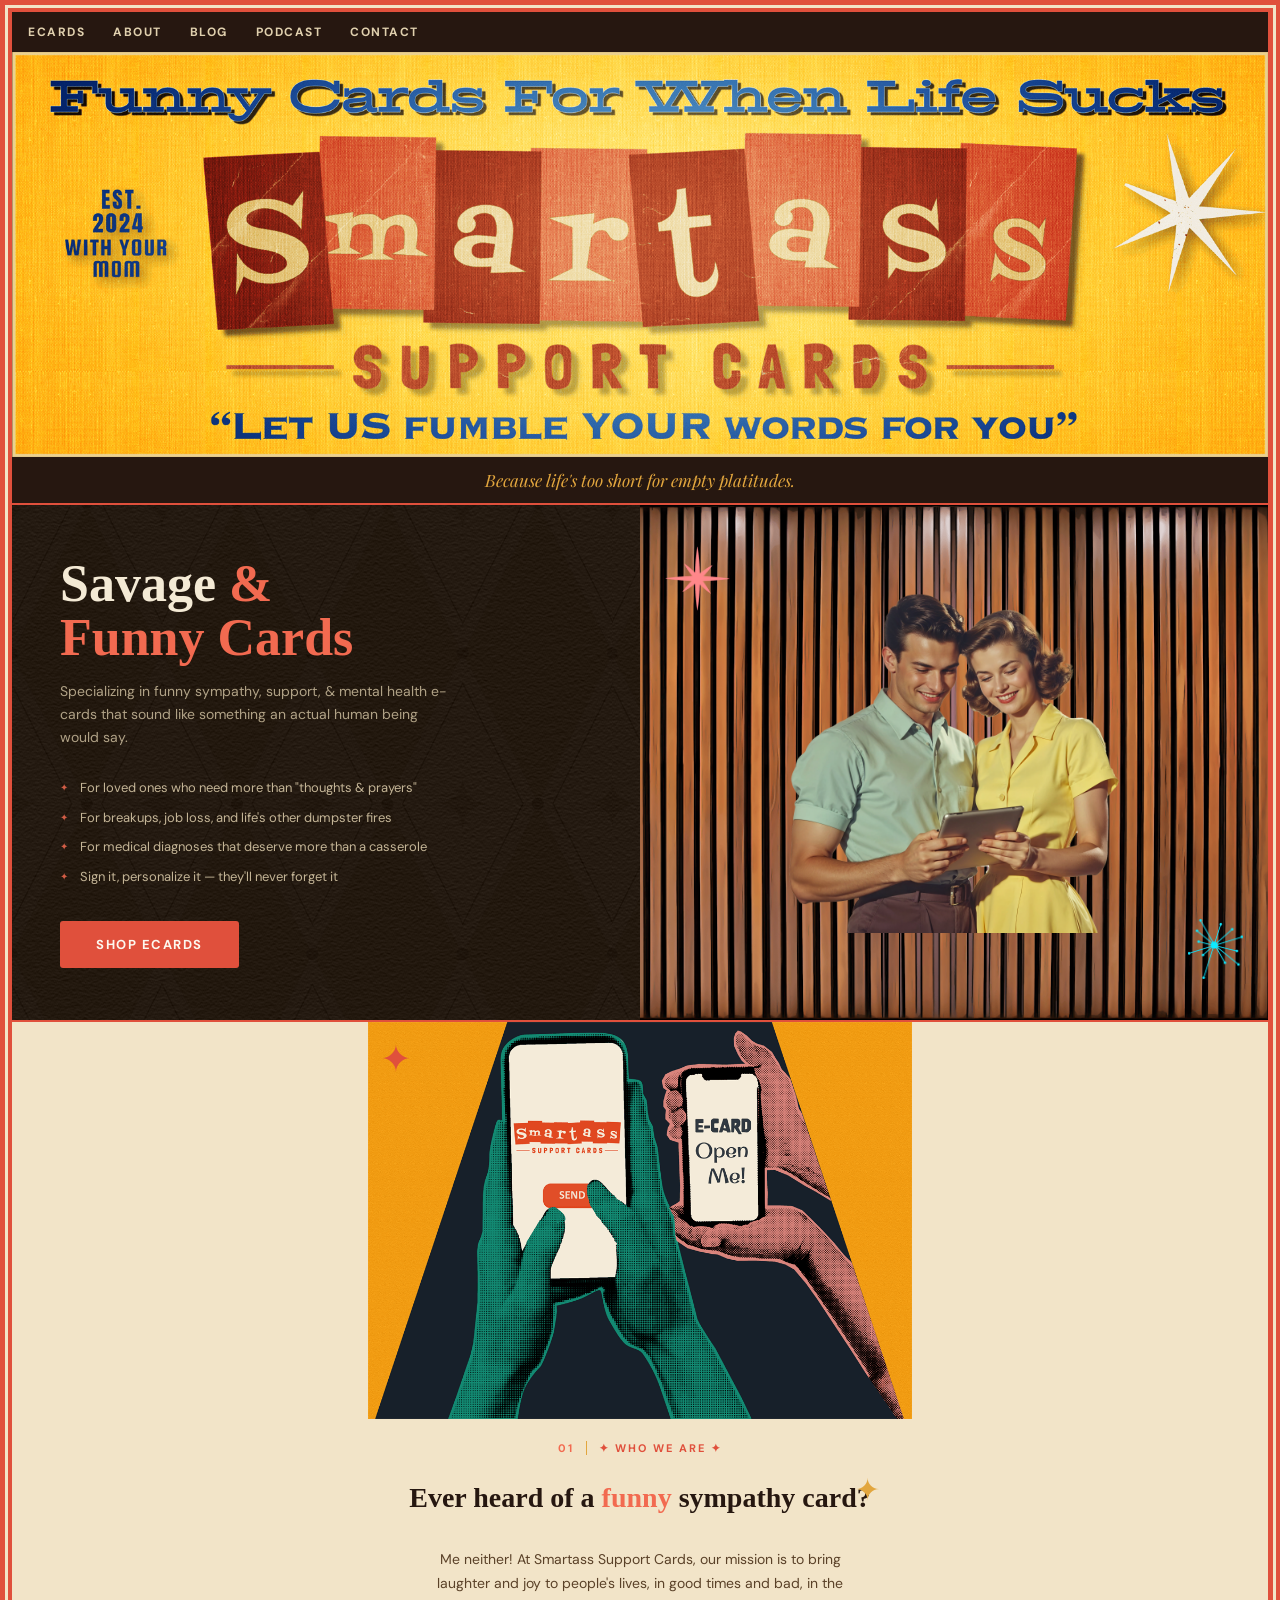
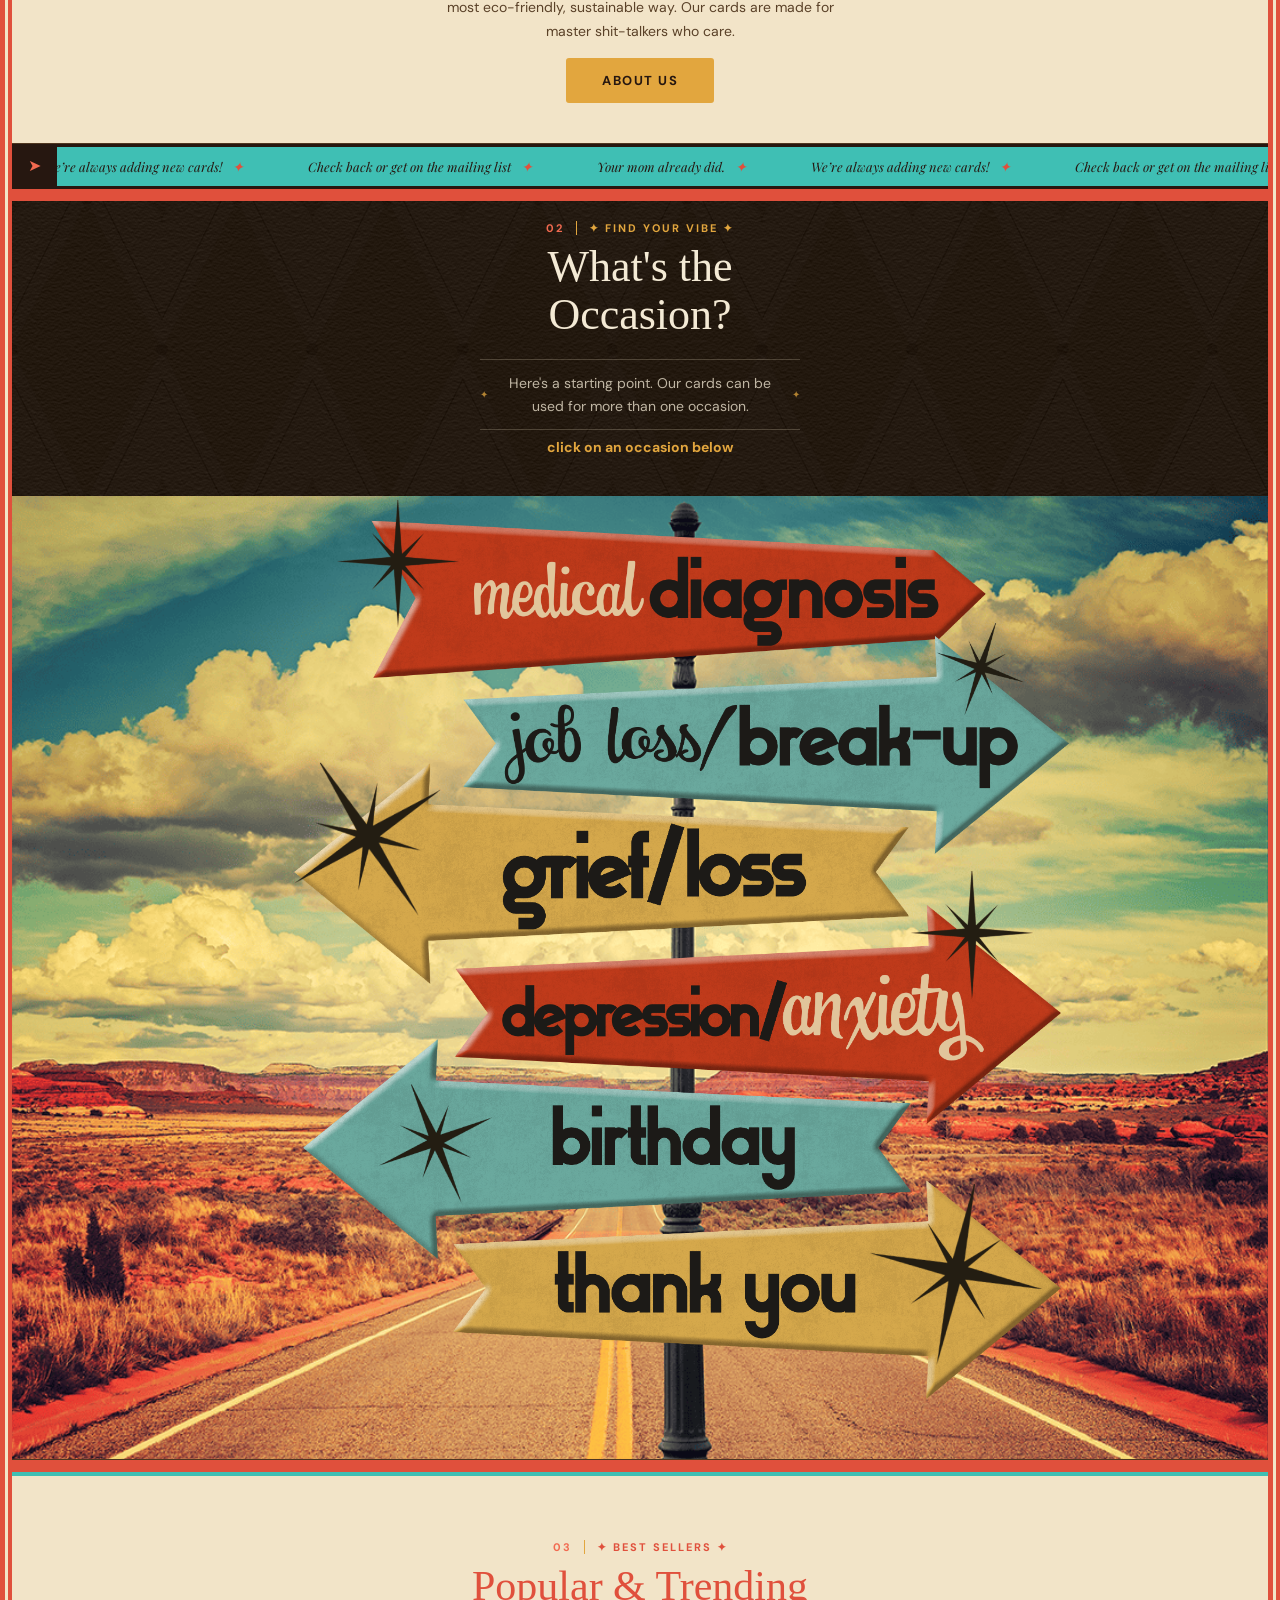
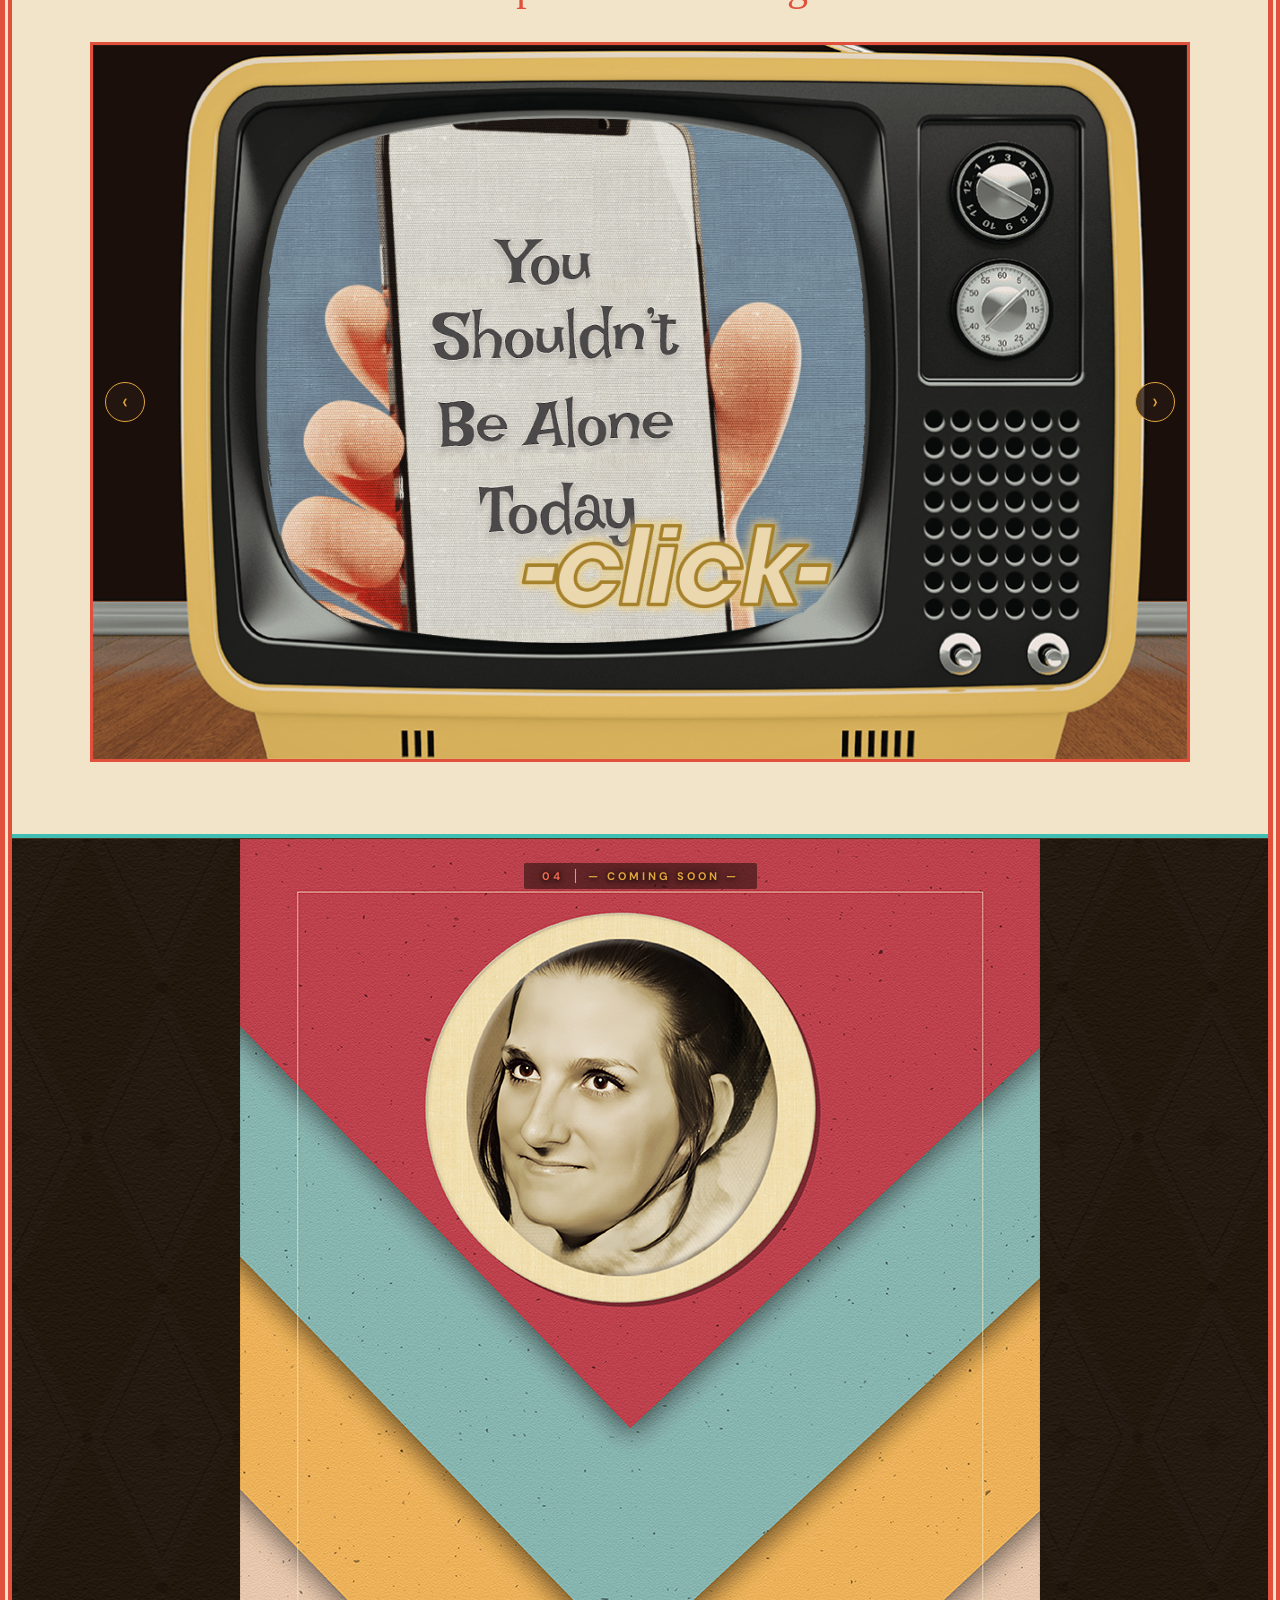
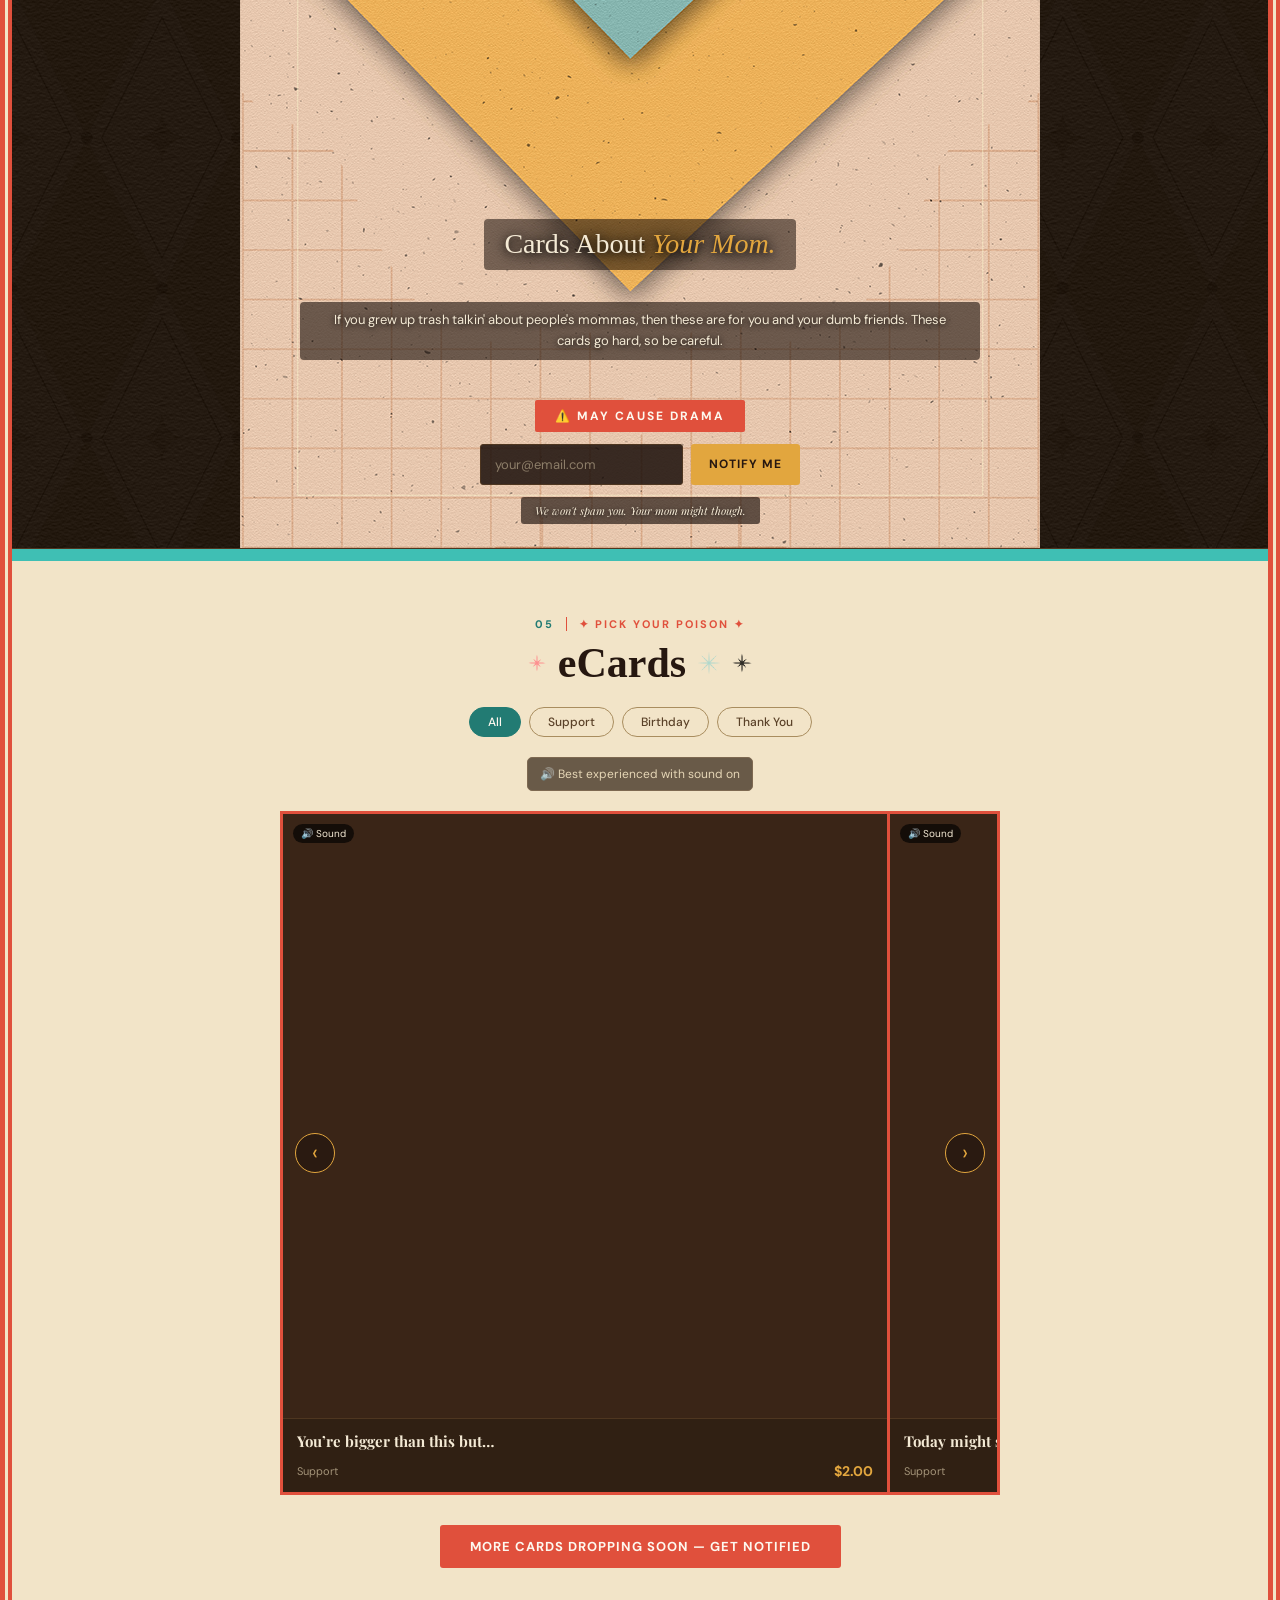
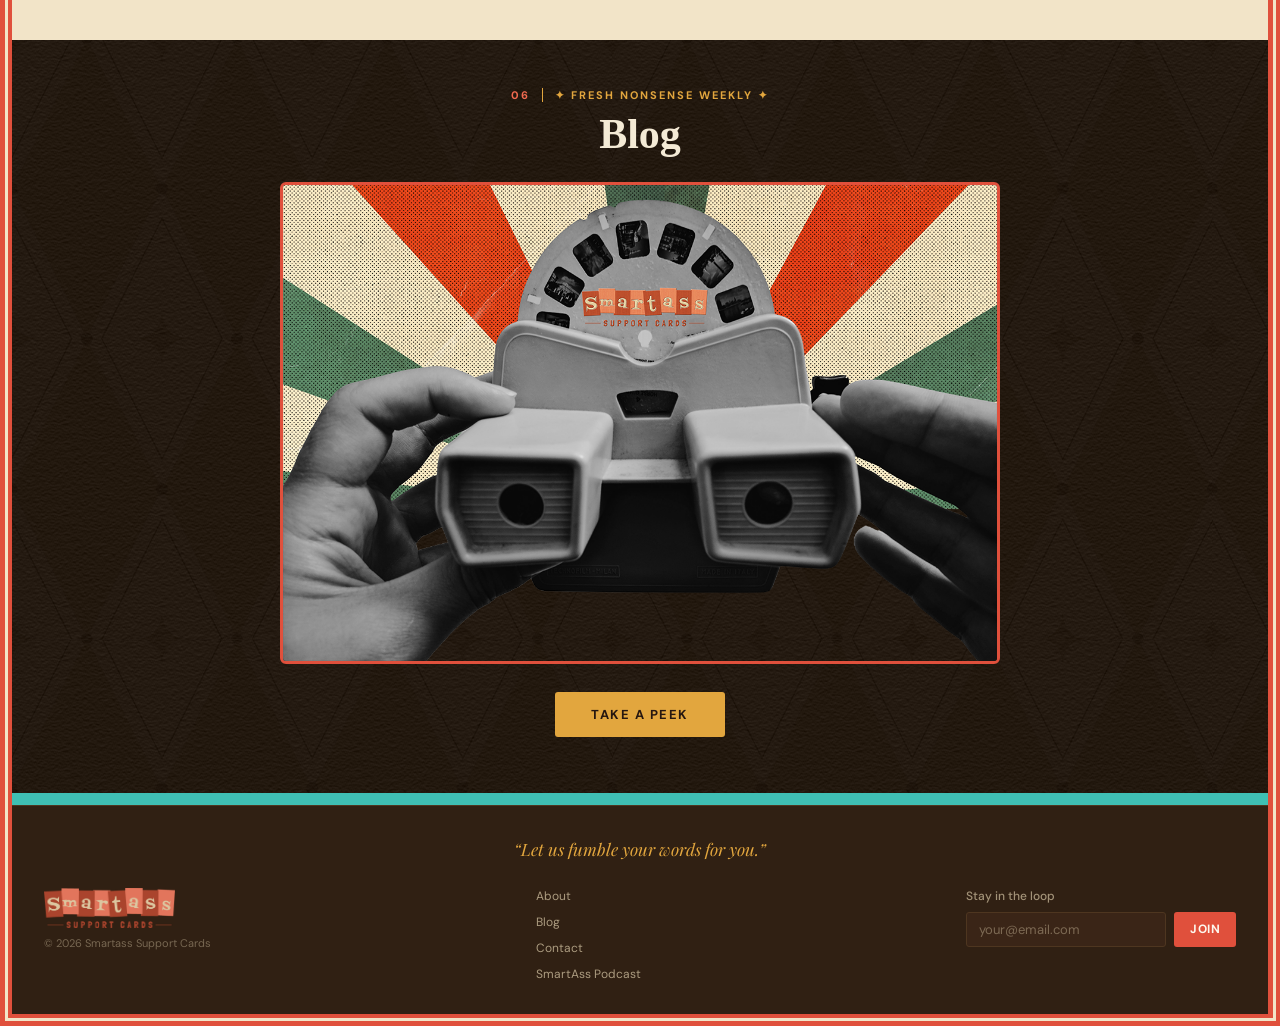
==== commit 5eda969b: "Add files via upload" ====
--- a/index.html
+++ b/index.html
@@ -11,8 +11,8 @@
 <meta property="og:description" content="Savage &amp; funny animated eCards with sound. For loved ones who need more than thoughts &amp; prayers.">
 <meta property="og:image" content="https://smartass-cards.pages.dev/header_.png">
 <meta property="og:type" content="website">
-<!-- TODO: add a favicon file to your repo root, then uncomment:
-<link rel="icon" href="/favicon.png"> -->
+<link rel="icon" type="image/png" href="/favicon-tab.png">
+<link rel="apple-touch-icon" href="/apple-touch-icon.png">
 <link rel="preconnect" href="https://fonts.googleapis.com">
 <link rel="preconnect" href="https://fonts.gstatic.com" crossorigin>
 <link href="https://fonts.googleapis.com/css2?family=Playfair+Display:ital@1&family=DM+Sans:wght@400;500;700&family=Fontdiner+Swanky&display=swap" rel="stylesheet">
@@ -204,7 +204,8 @@
 .examples-cta{margin-top:28px}
 /* FOOTER polish (index) */
 .footer-tagline{font-family:'Playfair Display',serif;font-style:italic;text-align:center;color:var(--gold);font-size:17px;margin-bottom:28px}
-footer .footer-brand img{height:36px;opacity:1}
+footer .footer-brand img{height:40px;width:auto;opacity:1;transition:transform 0.2s}
+footer .footer-brand a:hover img{transform:translateY(-2px)}
 @media(max-width:768px){
   .examples-wrap{padding:32px 16px 40px}
   .examples-cta{margin-top:20px}
@@ -270,7 +271,7 @@
   </div>
 
   <div class="hdr-banner-wrap">
-    <img class="hdr-img" src="/header_.png" alt="Smartass Support Cards — Funny Cards For When Life Sucks" width="1902" height="613">
+    <a href="/index.html" aria-label="Smartass Support Cards home"><img class="hdr-img" src="/header_.png" alt="Smartass Support Cards — Funny Cards For When Life Sucks" width="1902" height="613"></a>
   </div>
   <p class="hdr-tagline">Because life's too short for empty platitudes.</p>
 </header>
@@ -484,7 +485,7 @@
   <div class="footer-tagline">&ldquo;Let us fumble your words for you.&rdquo;</div>
   <div class="footer-top">
     <div class="footer-brand">
-      <img src="/logo.png" alt="Smartass Support Cards">
+      <a href="/index.html" aria-label="Back to home page"><img src="/favicon.png" alt="Smartass Support Cards — back to home"></a>
       <div class="footer-copy">© 2026 Smartass Support Cards</div>
     </div>
     <div class="footer-links">
@@ -507,13 +508,13 @@
 
 <script>
 const ECARDS = [
-  { id:1, title:"You're Bigger Than This. But I'm Still Better Than You.", category:"Support", previewId:"4decfe9c-4f55-4520-ad04-277edf8bbfb4", price:"$2.00", badge:null },
-  { id:2, title:"Today Might Suck. But Tomorrow? Tomorrow Might Suck Too.", category:"Support", previewId:"fe3a2410-9329-4bce-a024-2e9dc6d7cfcb", price:"$2.00", badge:null },
-  { id:3, title:"Thinking of You. Anything More and I Have To Charge.", category:"Support", previewId:"fe38131d-d706-4c79-bb39-7808a12850b4", price:"$2.00", badge:null },
-  { id:4, title:"Let's Get Lunch. Your Turn To Buy.", category:"Support", previewId:"6e597bb7-1ac4-47e4-a0d0-46fb7421e9eb", price:"$2.00", badge:null },
-  { id:5, title:"The Lord Replied.", category:"Support", previewId:"026693bf-115e-4687-b6c2-2a98fb80870c", price:"$2.00", badge:null },
-  { id:6, title:"I Stopped Celebrating Mine When I Grew Up.", category:"Birthday", previewId:"b15eddd1-02b2-4044-96a9-54df503e42df", price:"$2.00", badge:null },
-  { id:7, title:"You Could Have Done More. But Didn't.", category:"Thank You", previewId:"3e6854e9-1f1b-4c79-af09-2dea7c108807", price:"$2.00", badge:null },
+  { id:1, title:"You're Bigger Than This. But I'm Still Better Than You.", tease:"You’re bigger than this but…", category:"Support", previewId:"4decfe9c-4f55-4520-ad04-277edf8bbfb4", price:"$2.00", badge:null },
+  { id:2, title:"Today Might Suck. But Tomorrow? Tomorrow Might Suck Too.", tease:"Today might suck but…", category:"Support", previewId:"fe3a2410-9329-4bce-a024-2e9dc6d7cfcb", price:"$2.00", badge:null },
+  { id:3, title:"Thinking of You. Anything More and I Have To Charge.", tease:"Thinking of you…", category:"Support", previewId:"fe38131d-d706-4c79-bb39-7808a12850b4", price:"$2.00", badge:null },
+  { id:4, title:"Let's Get Lunch. Your Turn To Buy.", tease:"Let’s get lunch…", category:"Support", previewId:"6e597bb7-1ac4-47e4-a0d0-46fb7421e9eb", price:"$2.00", badge:null },
+  { id:5, title:"The Lord Replied.", tease:"and the Lord replied…", category:"Support", previewId:"026693bf-115e-4687-b6c2-2a98fb80870c", price:"$2.00", badge:null },
+  { id:6, title:"I Stopped Celebrating Mine When I Grew Up.", tease:"Happy Birthday…", category:"Birthday", previewId:"b15eddd1-02b2-4044-96a9-54df503e42df", price:"$2.00", badge:null },
+  { id:7, title:"You Could Have Done More. But Didn't.", tease:"Thank You…", category:"Thank You", previewId:"3e6854e9-1f1b-4c79-af09-2dea7c108807", price:"$2.00", badge:null },
 ];
 
 const LIB = "655040";
@@ -548,7 +549,7 @@
           <div class="cprev-click"></div>
           ${card.badge ? `<div class="cbadge">${card.badge}</div>` : ''}
         </div>
-        <div class="ctitle">${card.title}</div>
+        <div class="ctitle">${card.tease}</div>
         <div class="cfoot">
           <span class="ccat">${card.category}</span>
           <span class="cprice">${card.price}</span>
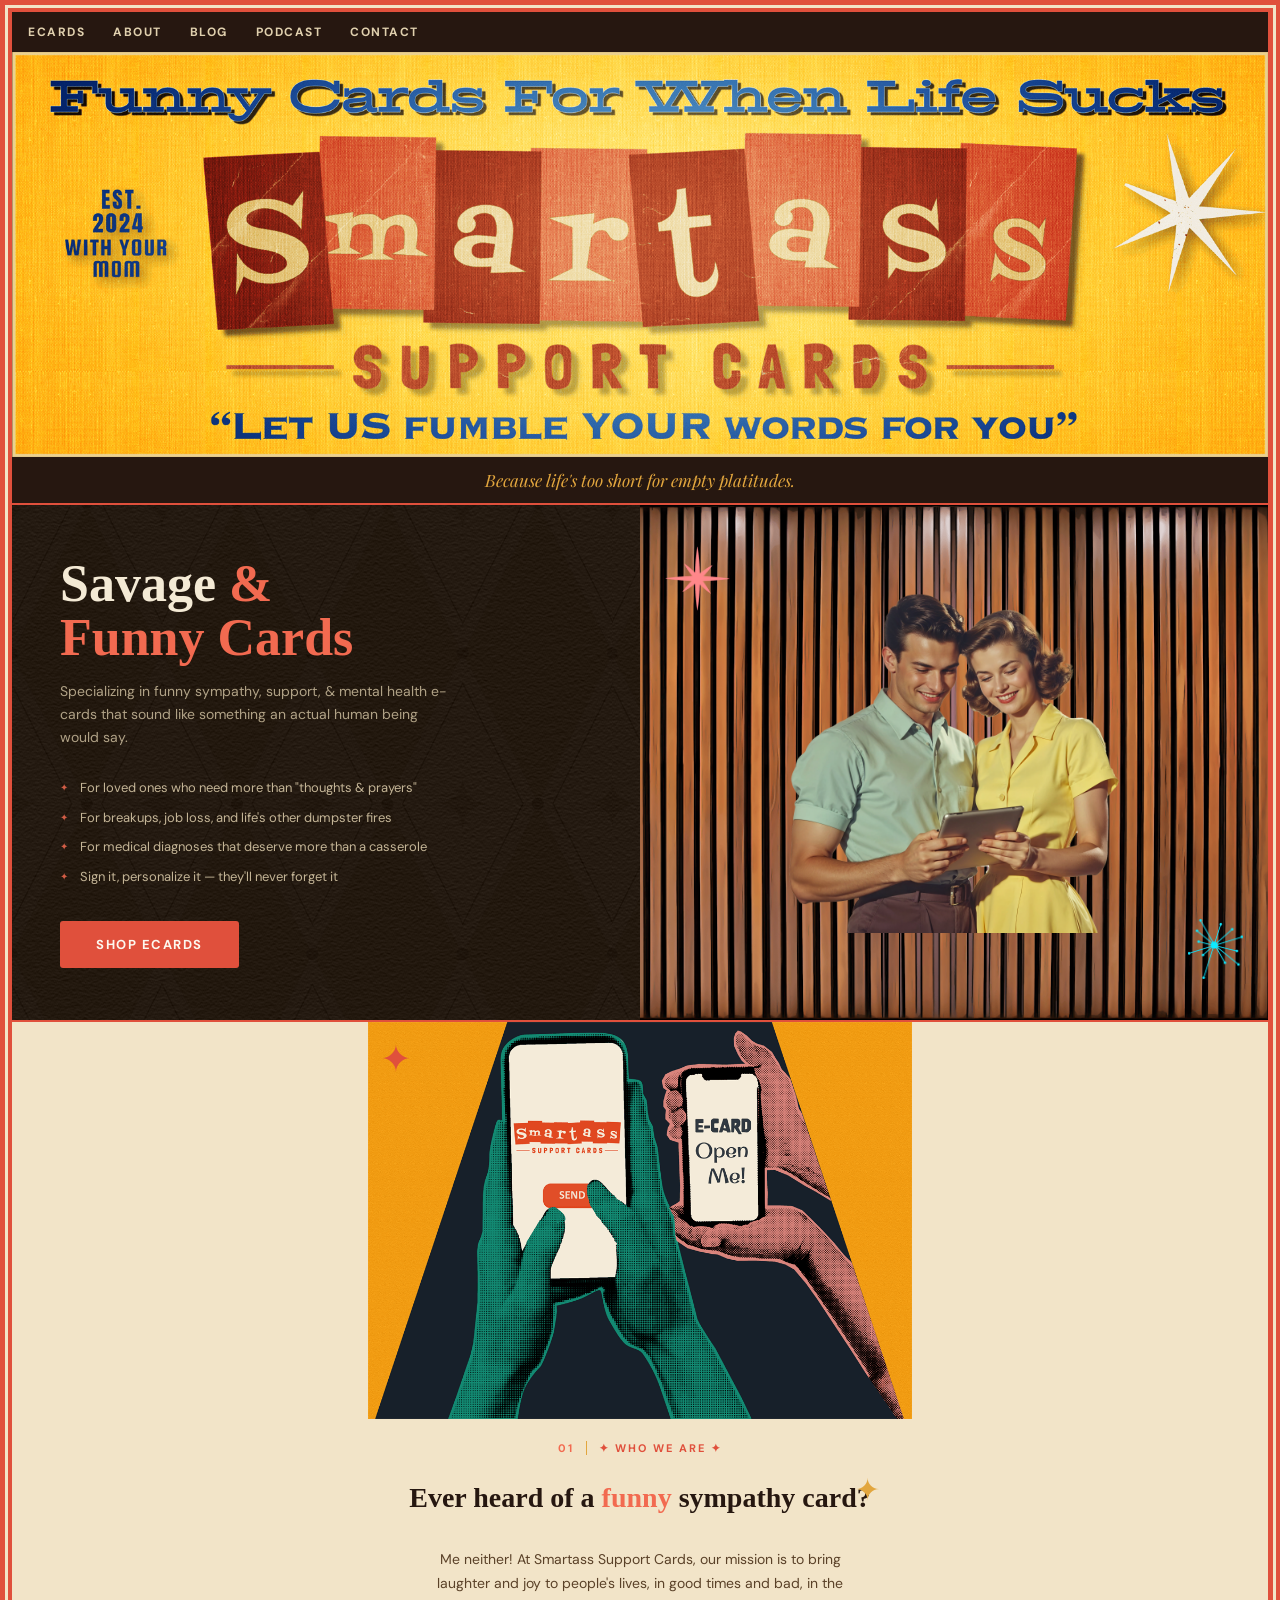
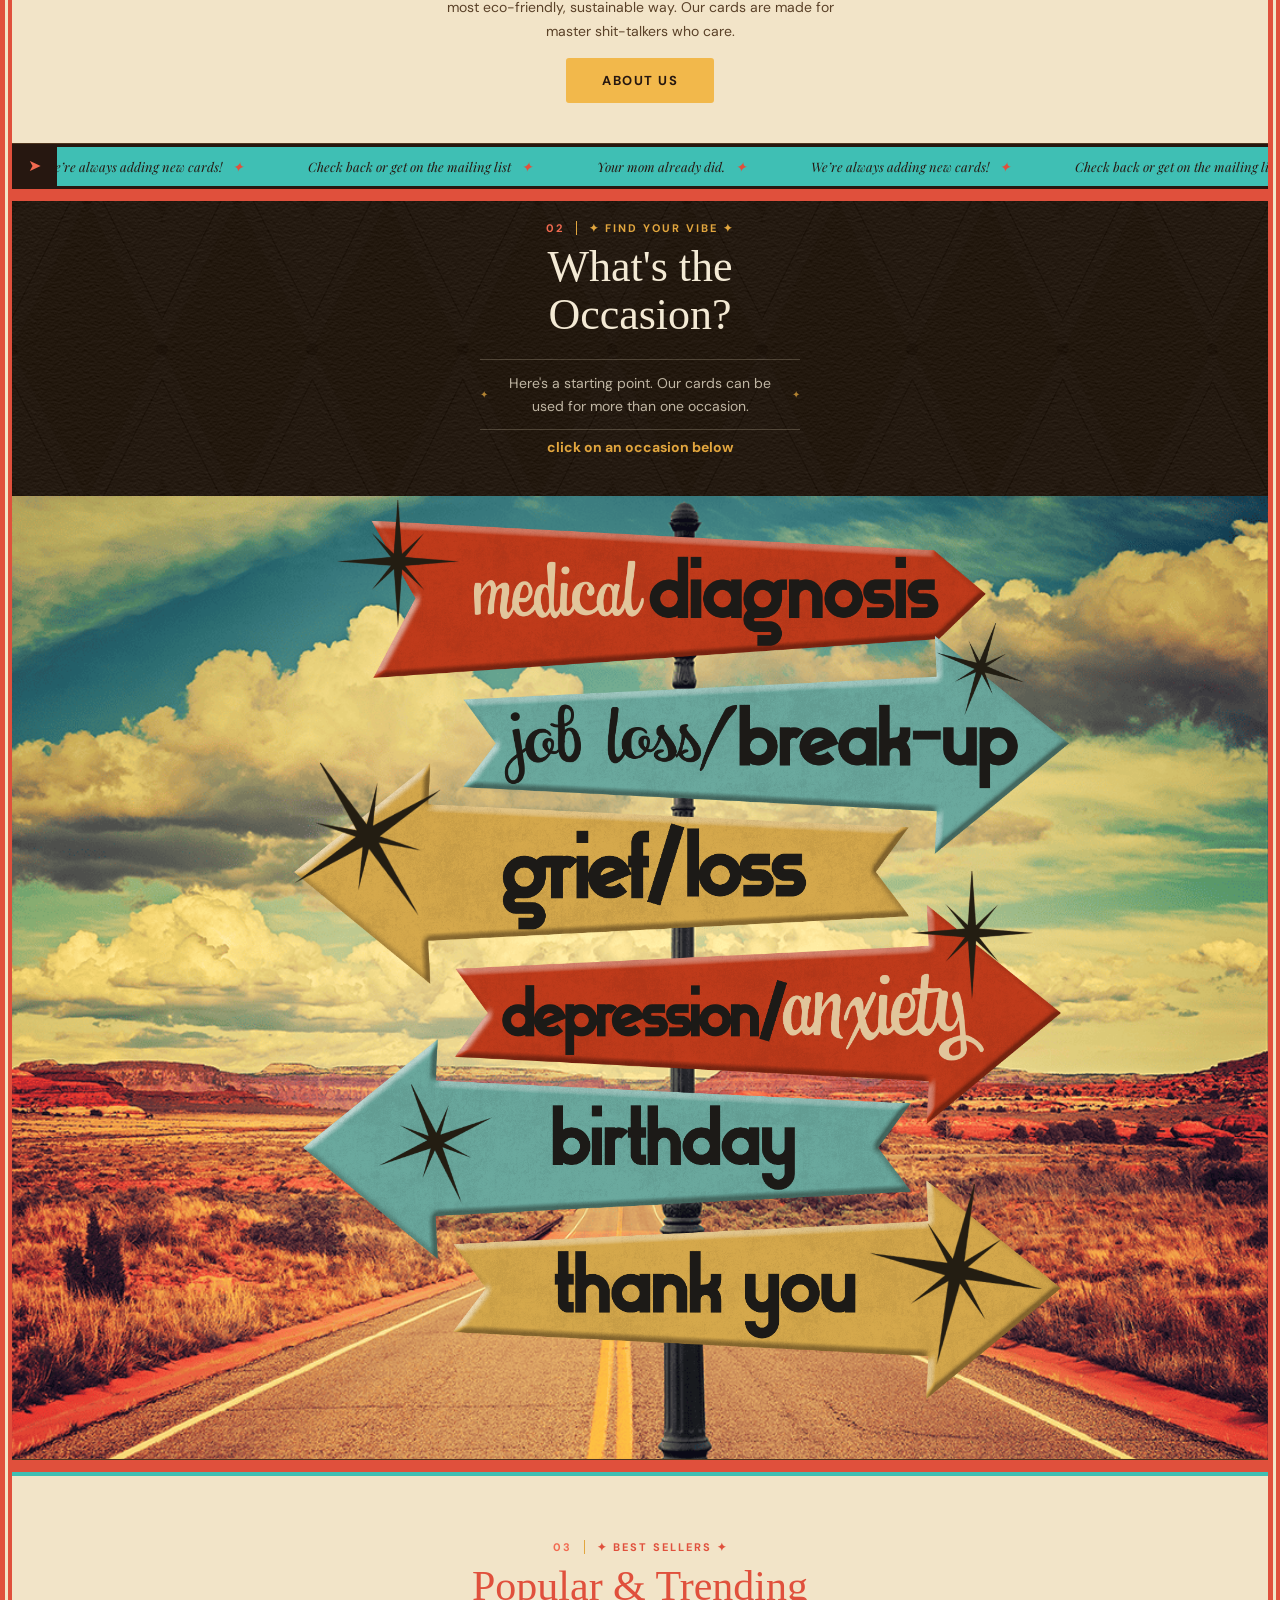
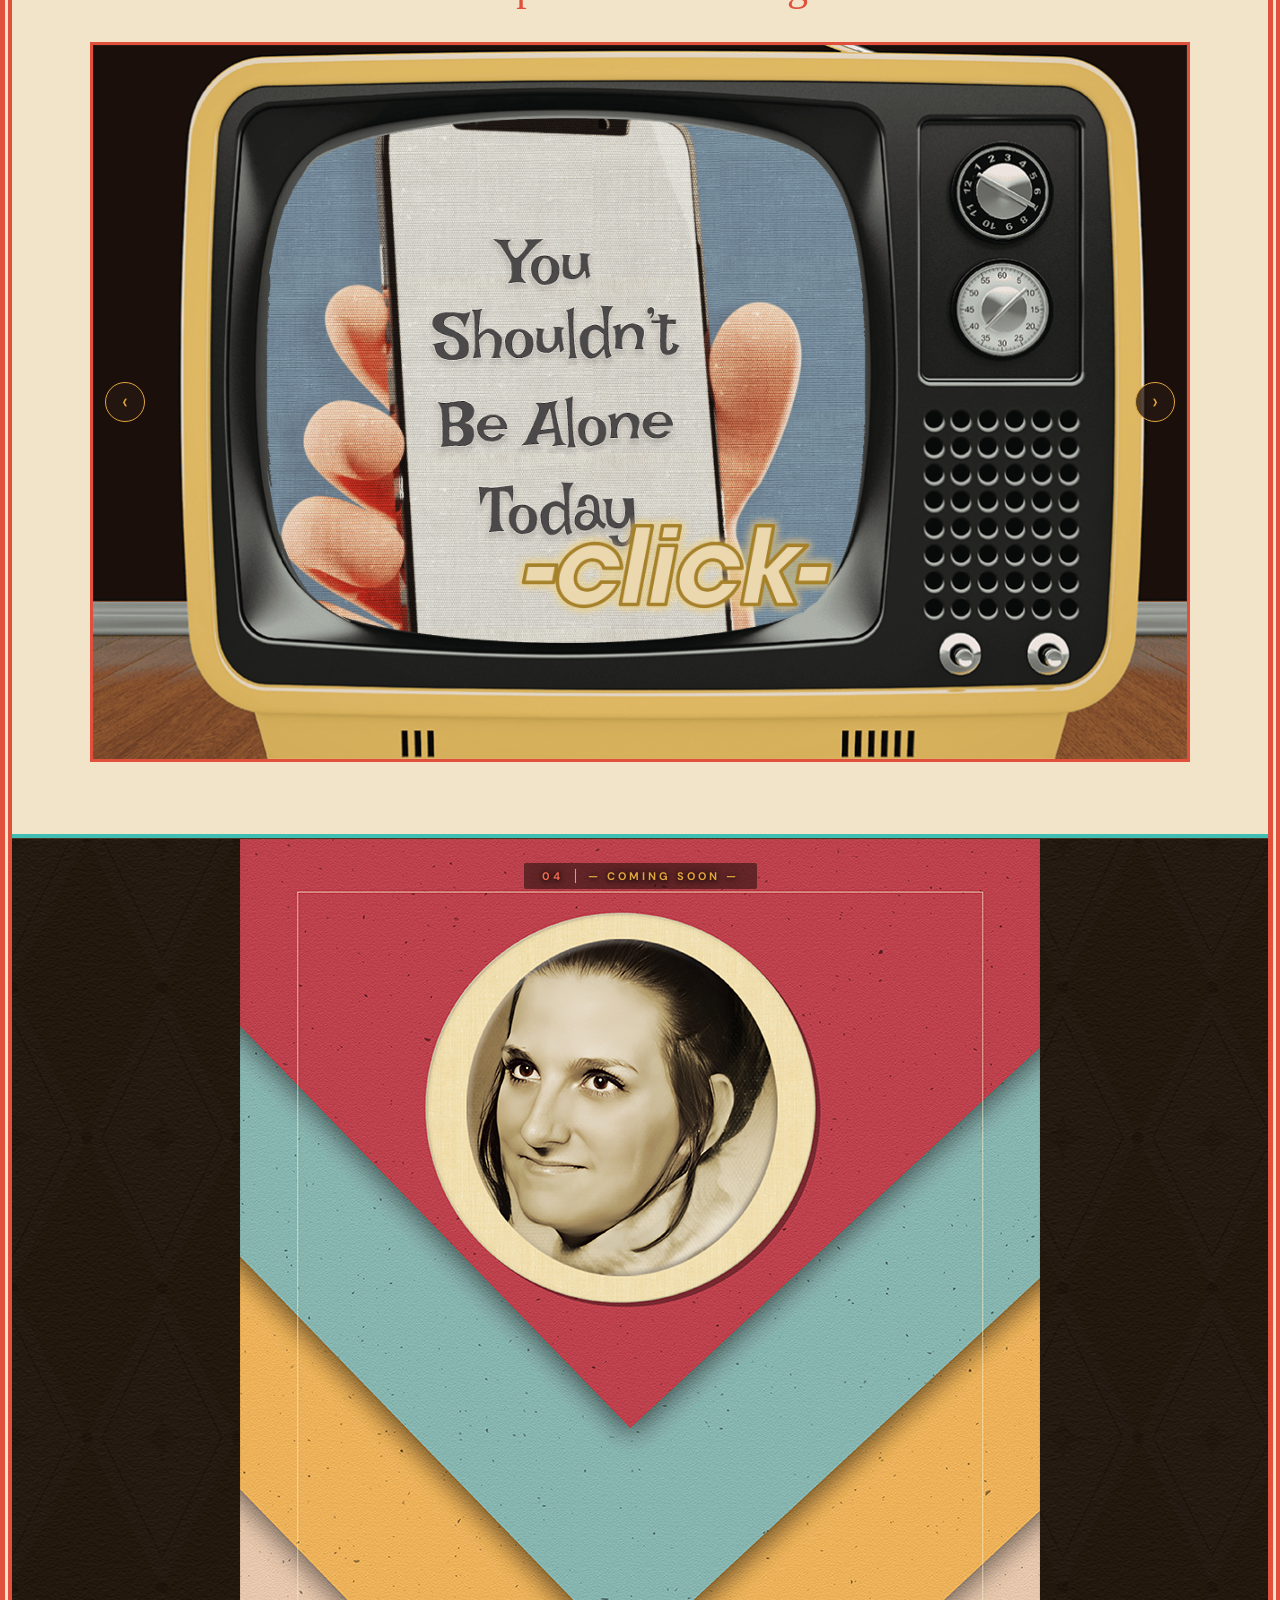
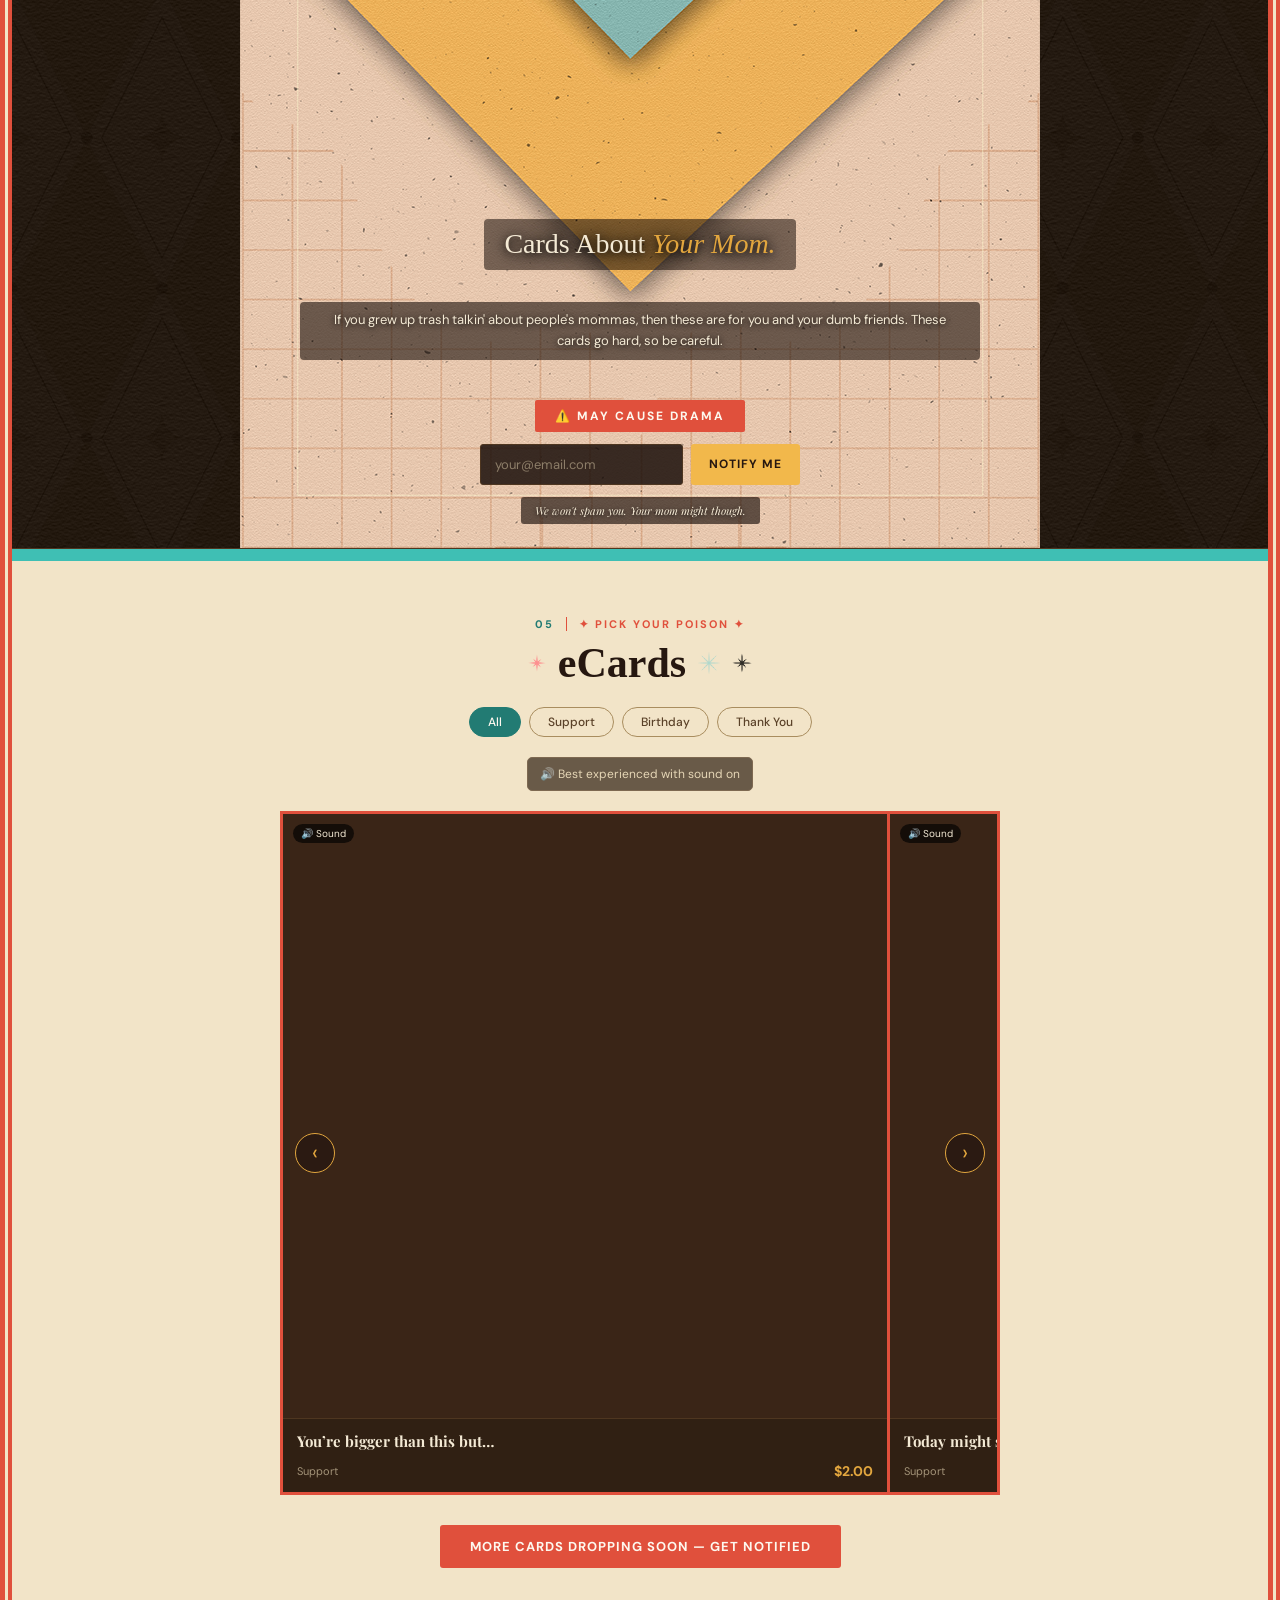
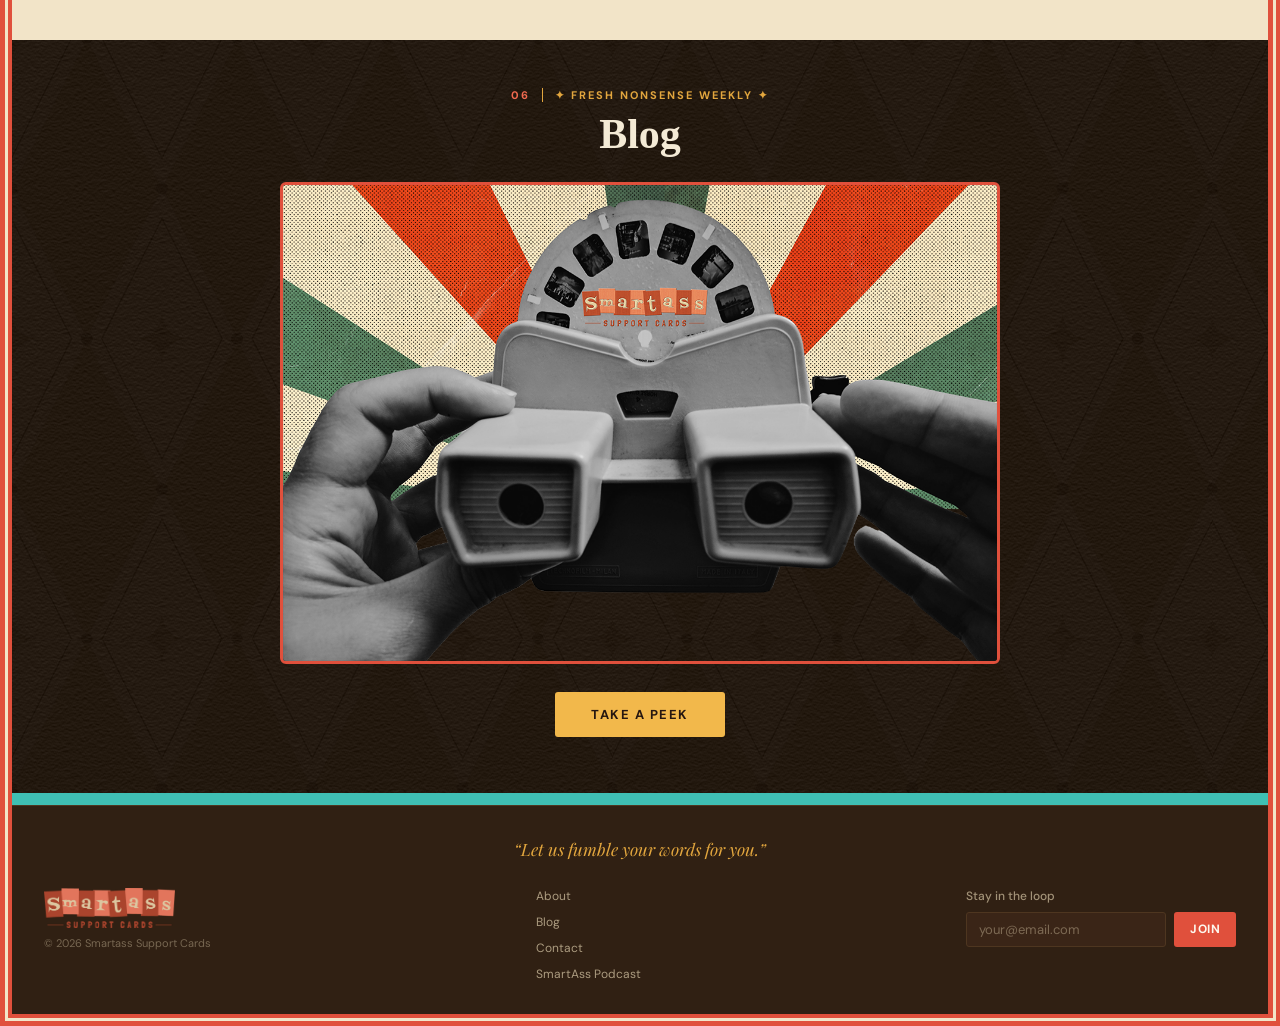
==== commit 56038886: "Add files via upload" ====
--- a/index.html
+++ b/index.html
@@ -101,7 +101,7 @@
 .page2-star-tl{position:absolute;top:18px;left:12px;z-index:2;font-size:38px;color:var(--cream)}
 .page2-star-tr{position:absolute;top:-6px;right:0;font-size:30px}
 .page2-inner .about-body{max-width:85%;margin:0 auto}
-.page2-cta{display:inline-block;background:var(--gold);color:var(--bg);font-family:'DM Sans',sans-serif;font-size:13px;font-weight:700;text-transform:uppercase;letter-spacing:1.5px;padding:14px 36px;border-radius:3px;text-decoration:none;transition:background 0.2s;margin-top:-4px}
+.page2-cta{display:inline-block;background:var(--gold-btn);color:var(--bg);font-family:'DM Sans',sans-serif;font-size:13px;font-weight:700;text-transform:uppercase;letter-spacing:1.5px;padding:14px 36px;border-radius:3px;text-decoration:none;transition:background 0.2s;margin-top:-4px}
 .page2-cta:hover{background:var(--cream)}
 
 /* ABOUT TEXT (used inside .page2-inner) */
@@ -123,10 +123,10 @@
 .coming-input{background:rgba(26,15,10,0.85);border:1px solid var(--bdr);border-radius:3px;padding:11px 14px;color:var(--cream);font-size:13px;font-family:'DM Sans',sans-serif;flex:1;outline:none}
 .coming-input:focus{border-color:var(--red)}
 .coming-input::placeholder{color:var(--cream2);opacity:0.5}
-.coming-btn{background:var(--gold);color:var(--bg);border:none;padding:11px 18px;border-radius:3px;font-size:12px;font-weight:700;text-transform:uppercase;letter-spacing:1px;cursor:pointer;font-family:'DM Sans',sans-serif;white-space:nowrap;transition:background 0.2s}
+.coming-btn{background:var(--gold-btn);color:var(--bg);border:none;padding:11px 18px;border-radius:3px;font-size:12px;font-weight:700;text-transform:uppercase;letter-spacing:1px;cursor:pointer;font-family:'DM Sans',sans-serif;white-space:nowrap;transition:background 0.2s}
 .coming-btn:hover{background:var(--cream)}
 .coming-disclaimer{font-size:11px;color:var(--cream);font-family:'Playfair Display',serif;font-style:italic;background:rgba(26,15,10,0.65);padding:6px 14px;border-radius:3px;text-shadow:0 1px 4px rgba(0,0,0,0.8)}
-@media(max-width:768px){
+@media(max-width:1024px){
   .coming-title-overlay{font-size:22px}
   .coming-email{flex-direction:column;padding:0}
 }
@@ -137,7 +137,7 @@
 .trending-wrap .trending-eyebrow{color:var(--red)}
 .trending-title{font-family:'Fontdiner Swanky',cursive;font-size:24px;color:var(--cream)}
 .trending-wrap .trending-title{color:var(--red);font-size:42px}
-@media(max-width:768px){
+@media(max-width:1024px){
   .trending-wrap{padding:36px 0 40px}
 }
 /* OCCASION HEADING */
@@ -174,7 +174,7 @@
 .marquee-tile img{width:100%;height:100%;display:block;object-fit:contain}
 .marquee-tile:hover{transform:scale(1.04);filter:brightness(1.1);z-index:2}
 .occasion-divider{height:12px;background:var(--red);margin:0}
-@media(max-width:768px){
+@media(max-width:1024px){
   .occ-menu-wrap{padding:0}
 }
 /* eCards gallery carousel */
@@ -206,14 +206,14 @@
 .footer-tagline{font-family:'Playfair Display',serif;font-style:italic;text-align:center;color:var(--gold);font-size:17px;margin-bottom:28px}
 footer .footer-brand img{height:40px;width:auto;opacity:1;transition:transform 0.2s}
 footer .footer-brand a:hover img{transform:translateY(-2px)}
-@media(max-width:768px){
+@media(max-width:1024px){
   .examples-wrap{padding:32px 16px 40px}
   .examples-cta{margin-top:20px}
 }
 
 
 /* MOBILE */
-@media(max-width:768px){
+@media(max-width:1024px){
   body{--frame:8px;border-width:var(--frame)}
   .hero{grid-template-columns:1fr}
   .hero-right{order:-1;align-items:flex-end;min-height:320px;padding:24px 20px 0}
@@ -245,7 +245,7 @@
   .footer-email{width:160px}
   .sound-note{font-size:11px}
 }
-@media(min-width:769px){
+@media(min-width:1025px){
   .hamburger{display:none}
   .mobile-menu{display:none !important}
 }
--- a/styles.css
+++ b/styles.css
@@ -18,6 +18,7 @@
   --red:#E0503C;
   --red2:#F26A50;
   --gold:#E2A63E;
+  --gold-btn:#F2B84B;
   --teal:#3FBFB4;
   --teal2:#227B73;
   --white:#FDF8EF;
@@ -122,7 +123,7 @@
 .post-cta-btn:hover{background:var(--red)}
 
 /* ---------- RESPONSIVE ---------- */
-@media(max-width:768px){
+@media(max-width:1024px){
   .site-hdr{padding:0 16px}
   .desktop-nav{display:none}
   .hamburger{display:flex}
@@ -137,7 +138,7 @@
   footer{padding:24px 16px}
   .footer-top{flex-direction:column;gap:24px}
 }
-@media(min-width:769px){
+@media(min-width:1025px){
   .hamburger{display:none}
   .mobile-menu{display:none !important}
 }
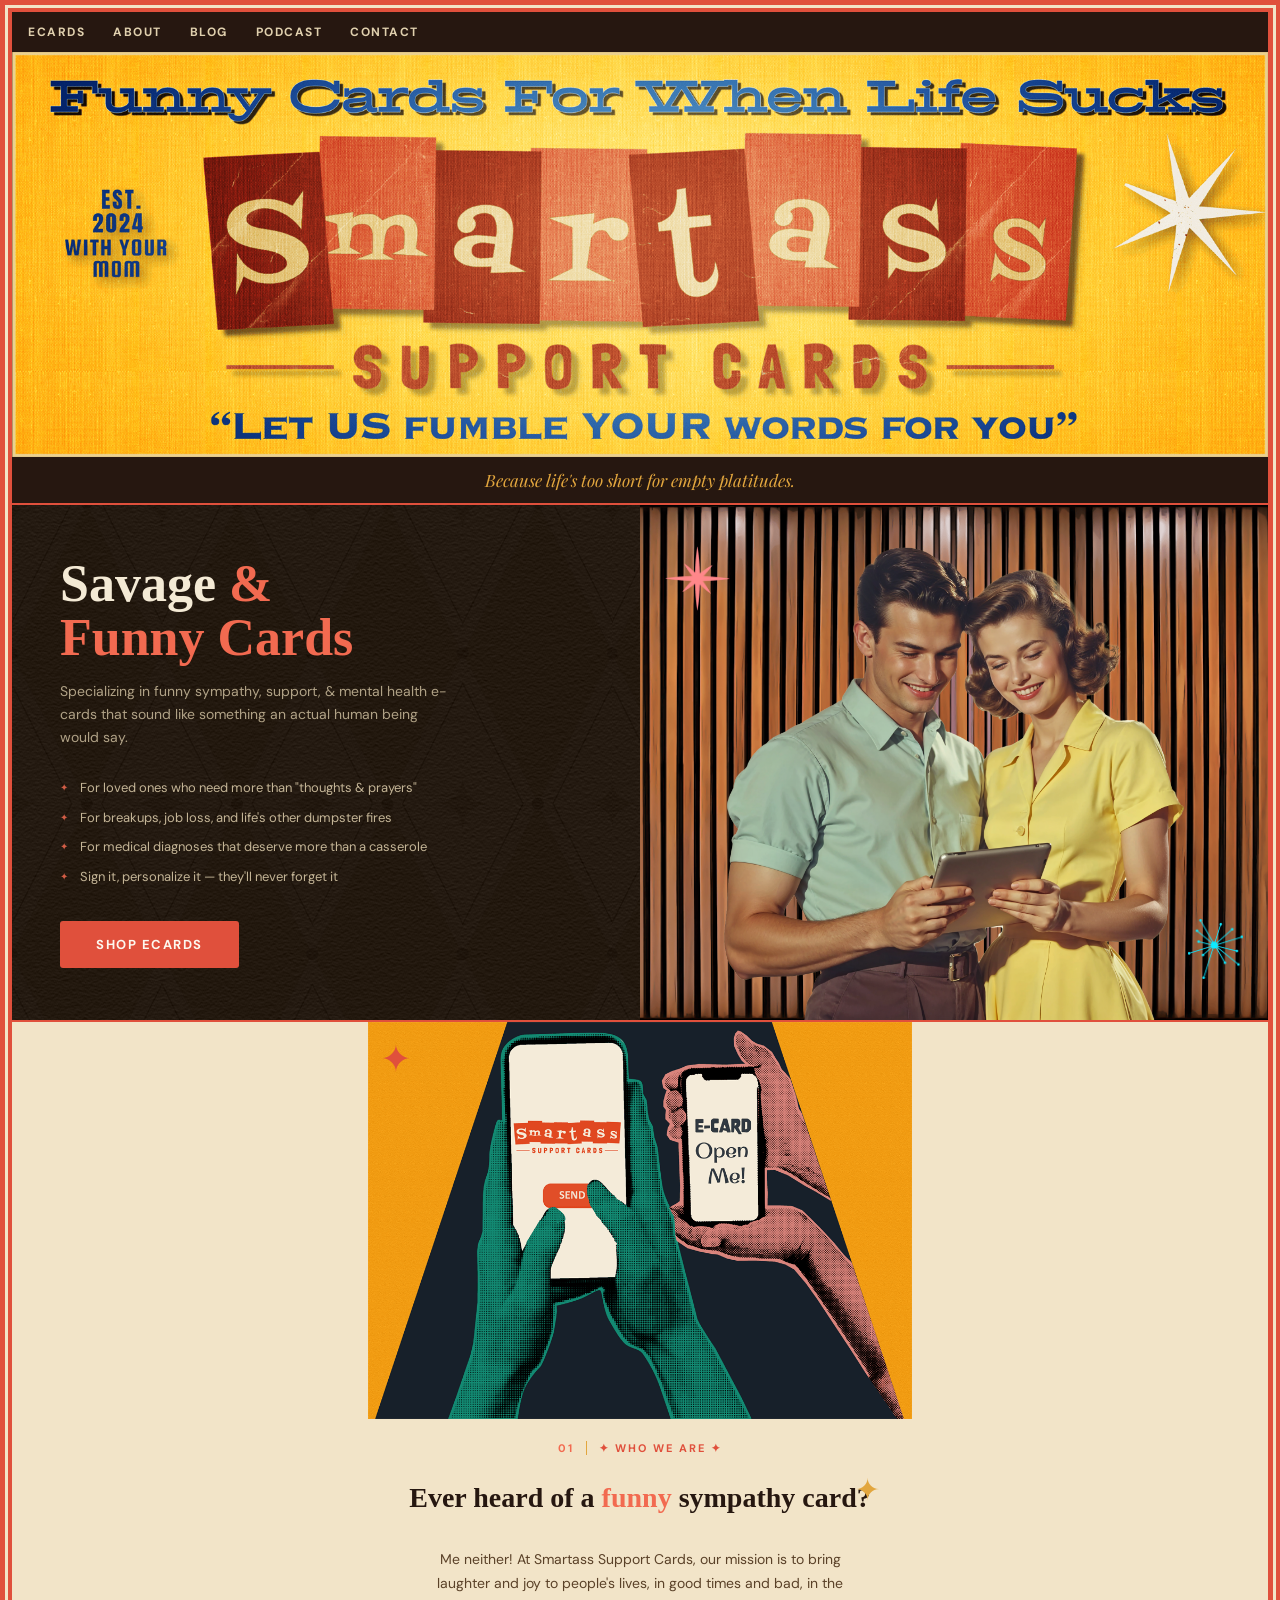
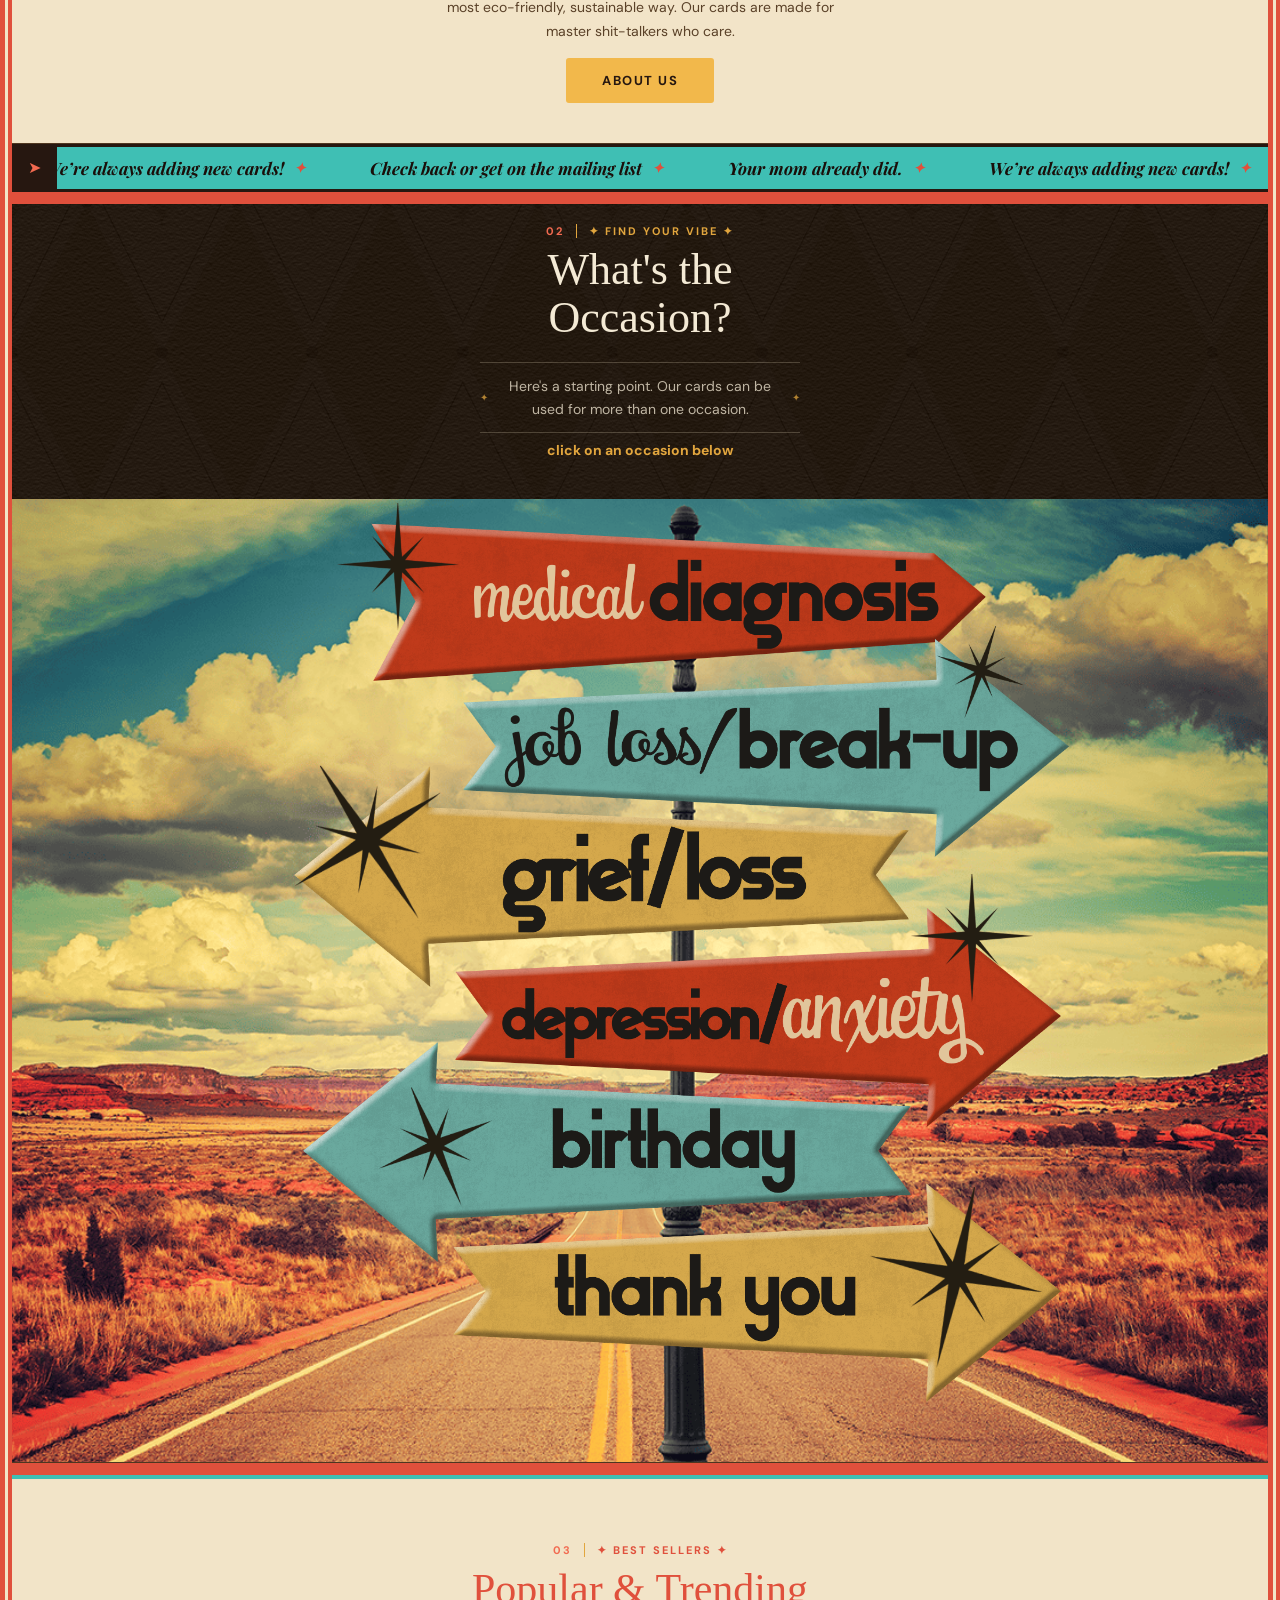
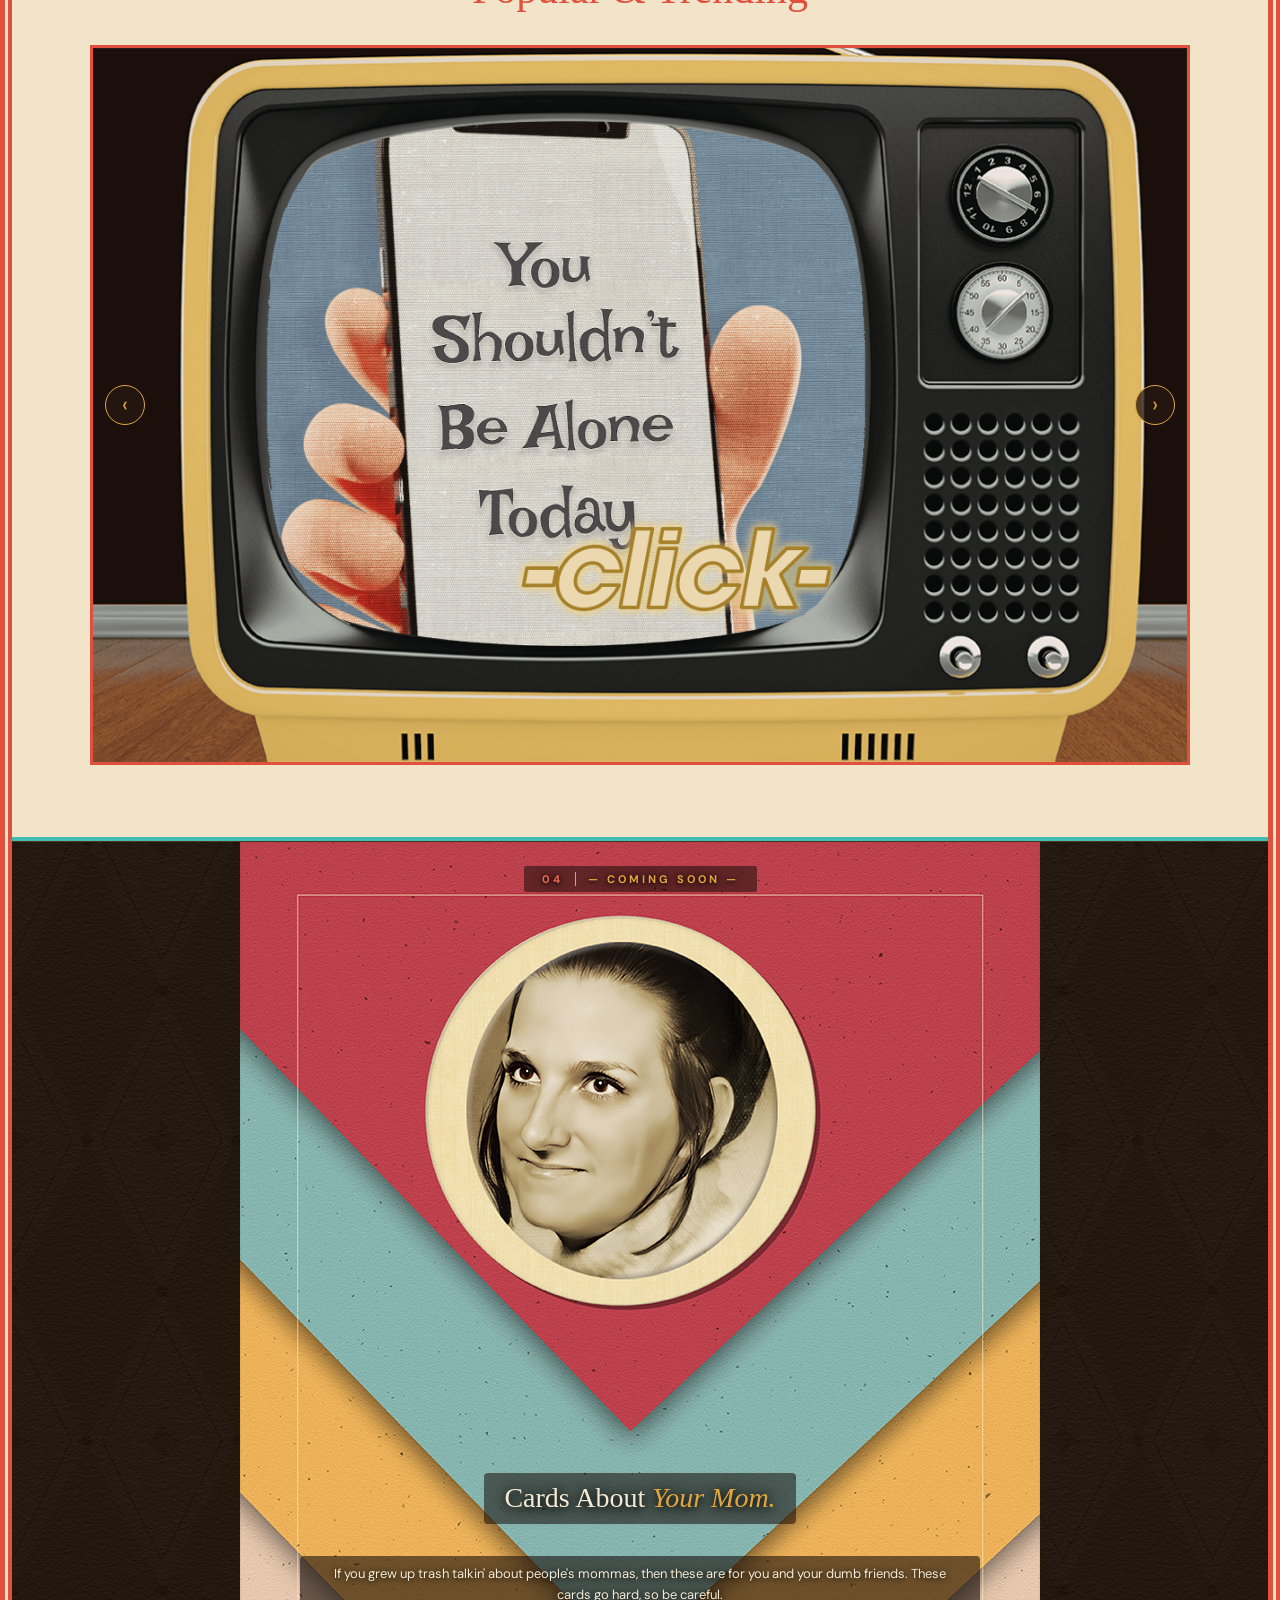
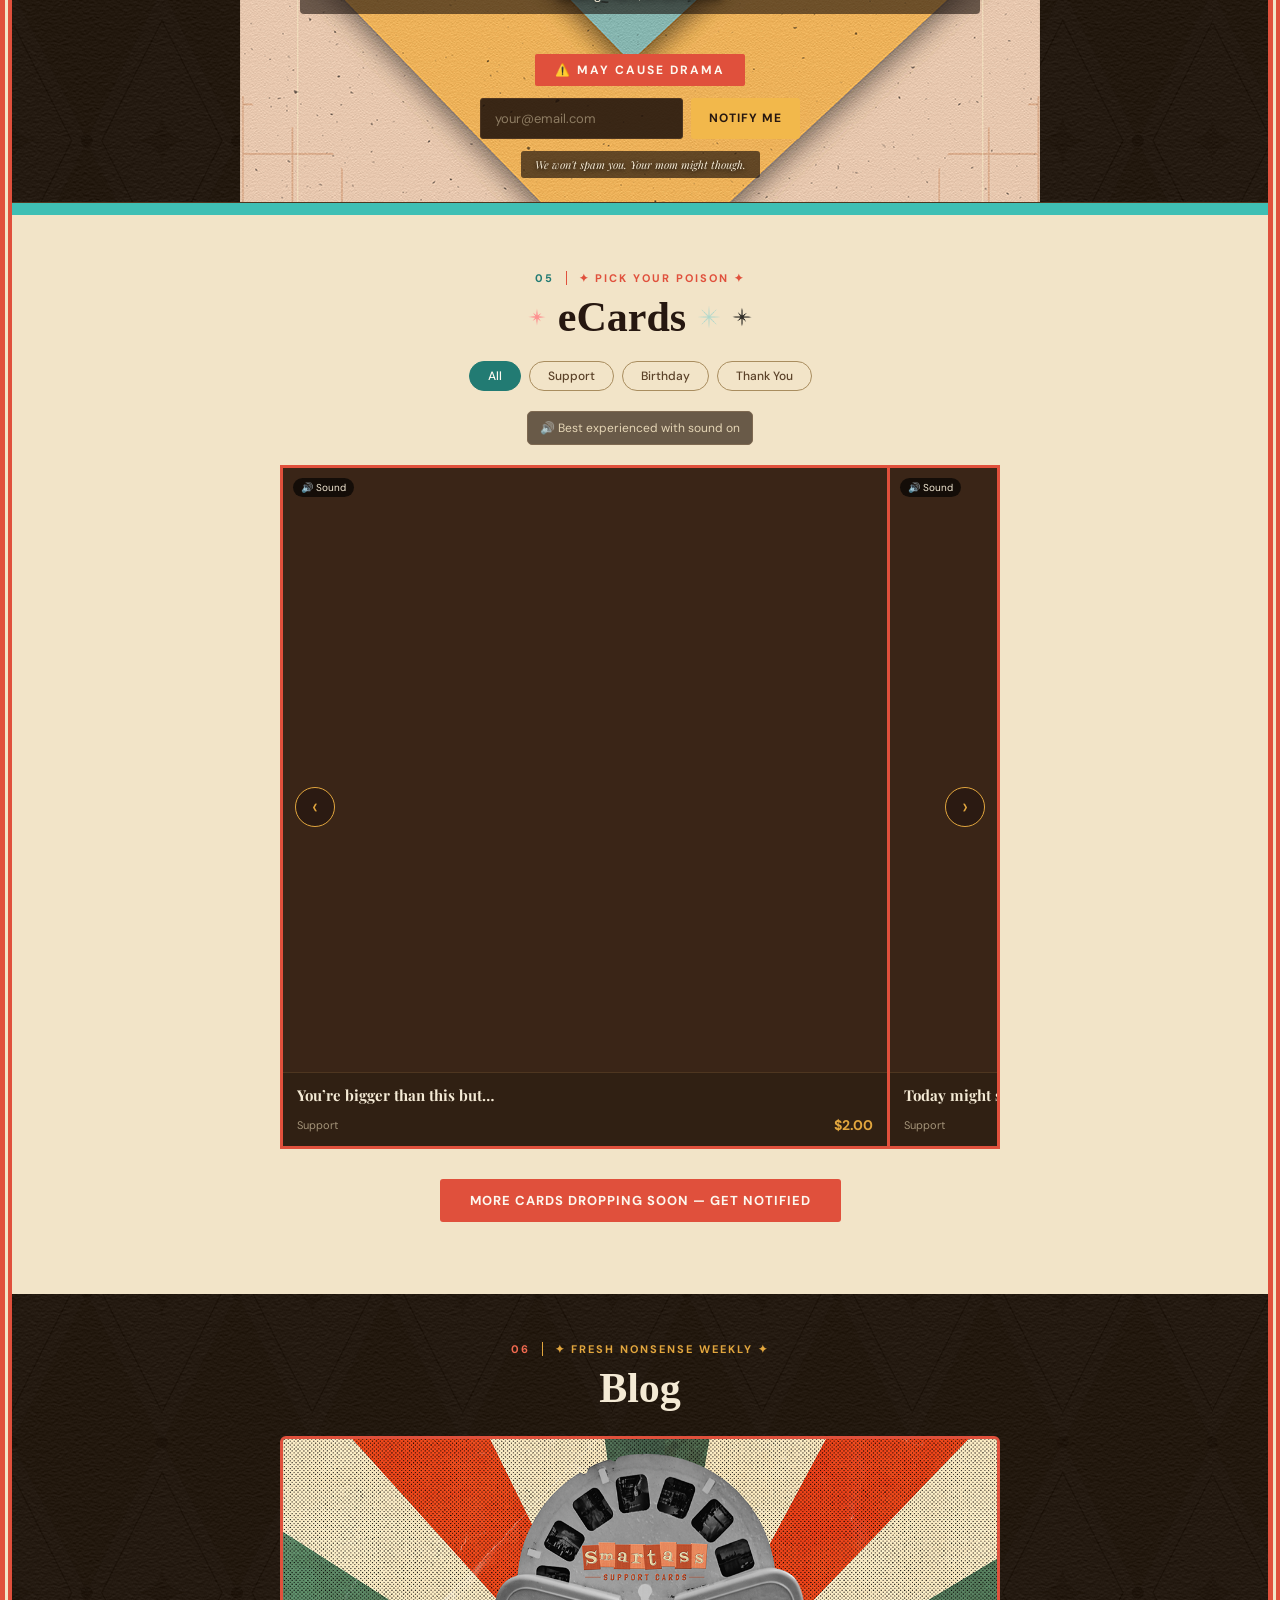
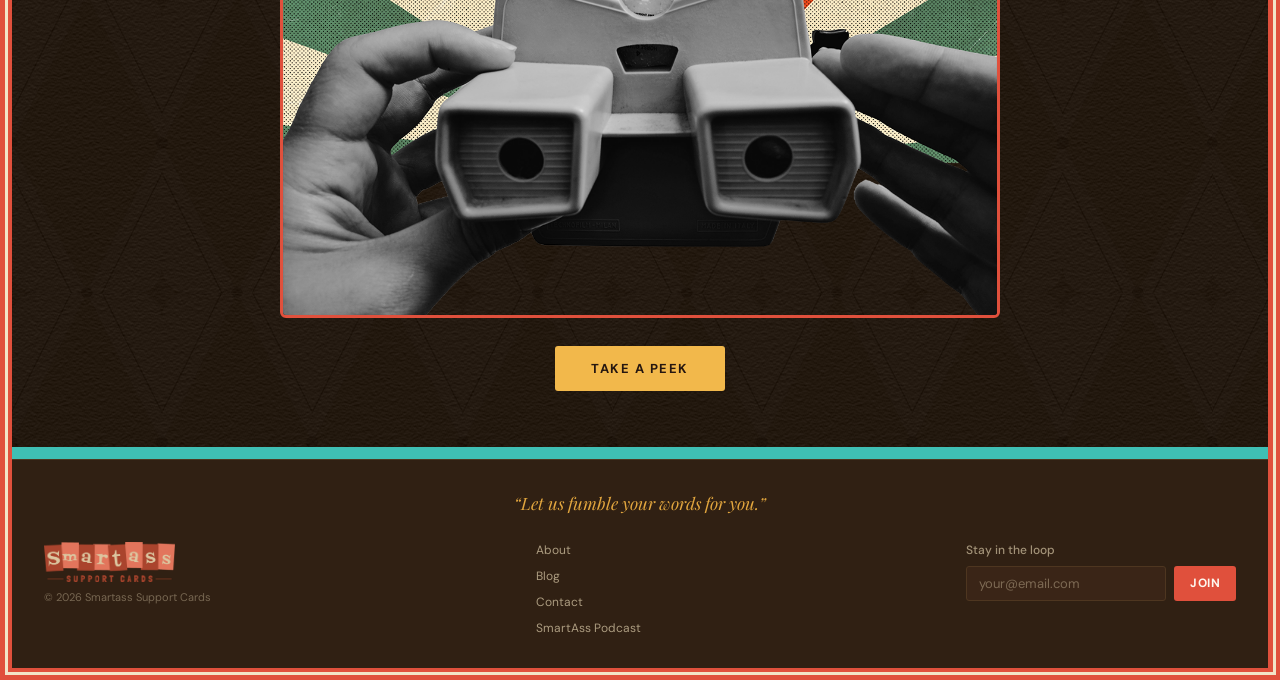
==== commit be6b6a32: "Add files via upload" ====
--- a/index.html
+++ b/index.html
@@ -3,7 +3,8 @@
 <head>
 <meta charset="UTF-8">
 <meta name="viewport" content="width=device-width, initial-scale=1.0">
-<meta name="color-scheme" content="dark light">
+<meta name="color-scheme" content="only light">
+<meta name="supported-color-schemes" content="light">
 <meta name="theme-color" content="#E0503C">
 <title>Smartass Support Cards — Animated eCards with Personality</title>
 <meta name="description" content="Savage, funny animated eCards with sound — for sympathy, breakups, job loss, birthdays, and thank yous. Because life's too short for empty platitudes.">
@@ -46,8 +47,8 @@
 .hero-cta:hover{background:var(--red2)}
 
 /* HERO RIGHT — couple blended, no box */
-.hero-right{display:flex;align-items:center;justify-content:center;padding:24px 32px;background:url(/wood_slats.png) center center/cover no-repeat;position:relative;overflow:hidden}
-.hero-couple{max-width:100%;max-height:340px;object-fit:contain;position:relative;z-index:2}
+.hero-right{display:flex;align-items:flex-end;justify-content:center;padding:24px 32px 0;background:url(/wood_slats.png) center bottom/cover no-repeat;position:relative;overflow:hidden}
+.hero-couple{max-width:100%;max-height:none;width:min(90%,460px);object-fit:contain;object-position:bottom;position:relative;z-index:2;display:block;margin:0 auto}
 .star-shape{position:absolute;z-index:3}
 .star-tl{top:8%;left:4%;width:65px;filter:sepia(1) saturate(3) hue-rotate(310deg);animation:spin-slow 8s linear infinite}
 .star-br{bottom:8%;right:4%;width:55px;filter:sepia(1) saturate(4) hue-rotate(140deg) brightness(1.4);animation:spin-slow 10s linear infinite reverse}
@@ -84,7 +85,7 @@
 @keyframes arrow-nudge{0%,100%{transform:translateX(0)}50%{transform:translateX(4px)}}
 .ticker-track{display:flex;animation:ticker-scroll 45s linear infinite;width:max-content}
 .ticker-track:hover{animation-play-state:paused}
-.ticker-item{font-family:'Playfair Display',serif;font-size:13px;font-style:italic;color:var(--bg);white-space:nowrap;padding:0 32px;display:flex;align-items:center;gap:10px}
+.ticker-item{font-family:'Playfair Display',serif;font-size:17px;font-weight:700;font-style:italic;color:#1A0F0A !important;white-space:nowrap;padding:0 32px;display:flex;align-items:center;gap:10px}
 .ticker-dot{color:var(--red);font-size:14px}
 @keyframes ticker-scroll{from{transform:translateX(0)}to{transform:translateX(-50%)}}
 
@@ -111,7 +112,7 @@
 /* COMING SOON */
 .coming-wrap{background-color:var(--bg2);background-image:url(/site_BG.png);background-repeat:repeat;padding:0;text-align:center;position:relative;overflow:hidden;border-top:1px solid var(--bdr);border-bottom:1px solid var(--bdr)}
 .coming-inner{position:relative;max-width:800px;margin:0 auto}
-.coming-bg-img{width:100%;height:auto;display:block}
+.coming-bg-img{width:100%;height:auto;display:block;aspect-ratio:800/960;object-fit:cover;object-position:top}
 .coming-overlay{position:absolute;top:0;left:0;width:100%;height:100%;display:flex;flex-direction:column;align-items:center;justify-content:flex-start;padding:0;box-sizing:border-box}
 .coming-soon-label{margin-top:3%;font-family:'DM Sans',sans-serif;font-size:11px;font-weight:700;letter-spacing:3px;text-transform:uppercase;color:var(--gold);text-shadow:0 1px 4px rgba(0,0,0,0.9),0 0 12px rgba(0,0,0,0.9);background:rgba(26,15,10,0.55);padding:6px 18px;border-radius:2px}
 .coming-title-overlay{margin-top:auto;font-family:'Fontdiner Swanky',cursive;font-size:28px;color:var(--cream);line-height:1.1;text-shadow:0 2px 8px rgba(0,0,0,0.95),0 0 20px rgba(0,0,0,0.95);background:rgba(26,15,10,0.55);padding:10px 20px;border-radius:4px;margin-bottom:4%}
--- a/styles.css
+++ b/styles.css
@@ -24,7 +24,7 @@
   --white:#FDF8EF;
 }
 
-html{scroll-behavior:smooth;color-scheme:dark light}
+html{scroll-behavior:smooth;color-scheme:only light}
 html,body{min-height:100vh}
 body{font-family:'DM Sans',sans-serif;background-color:var(--bg);background-image:url(/site_BG.png);background-repeat:repeat;color:var(--cream);border:var(--frame) solid var(--red);position:relative}
 body::before{content:"";position:absolute;top:calc((var(--frame) + 3px)/-2);right:calc((var(--frame) + 3px)/-2);bottom:calc((var(--frame) + 3px)/-2);left:calc((var(--frame) + 3px)/-2);border:3px solid #F2E4C8;pointer-events:none;z-index:999}
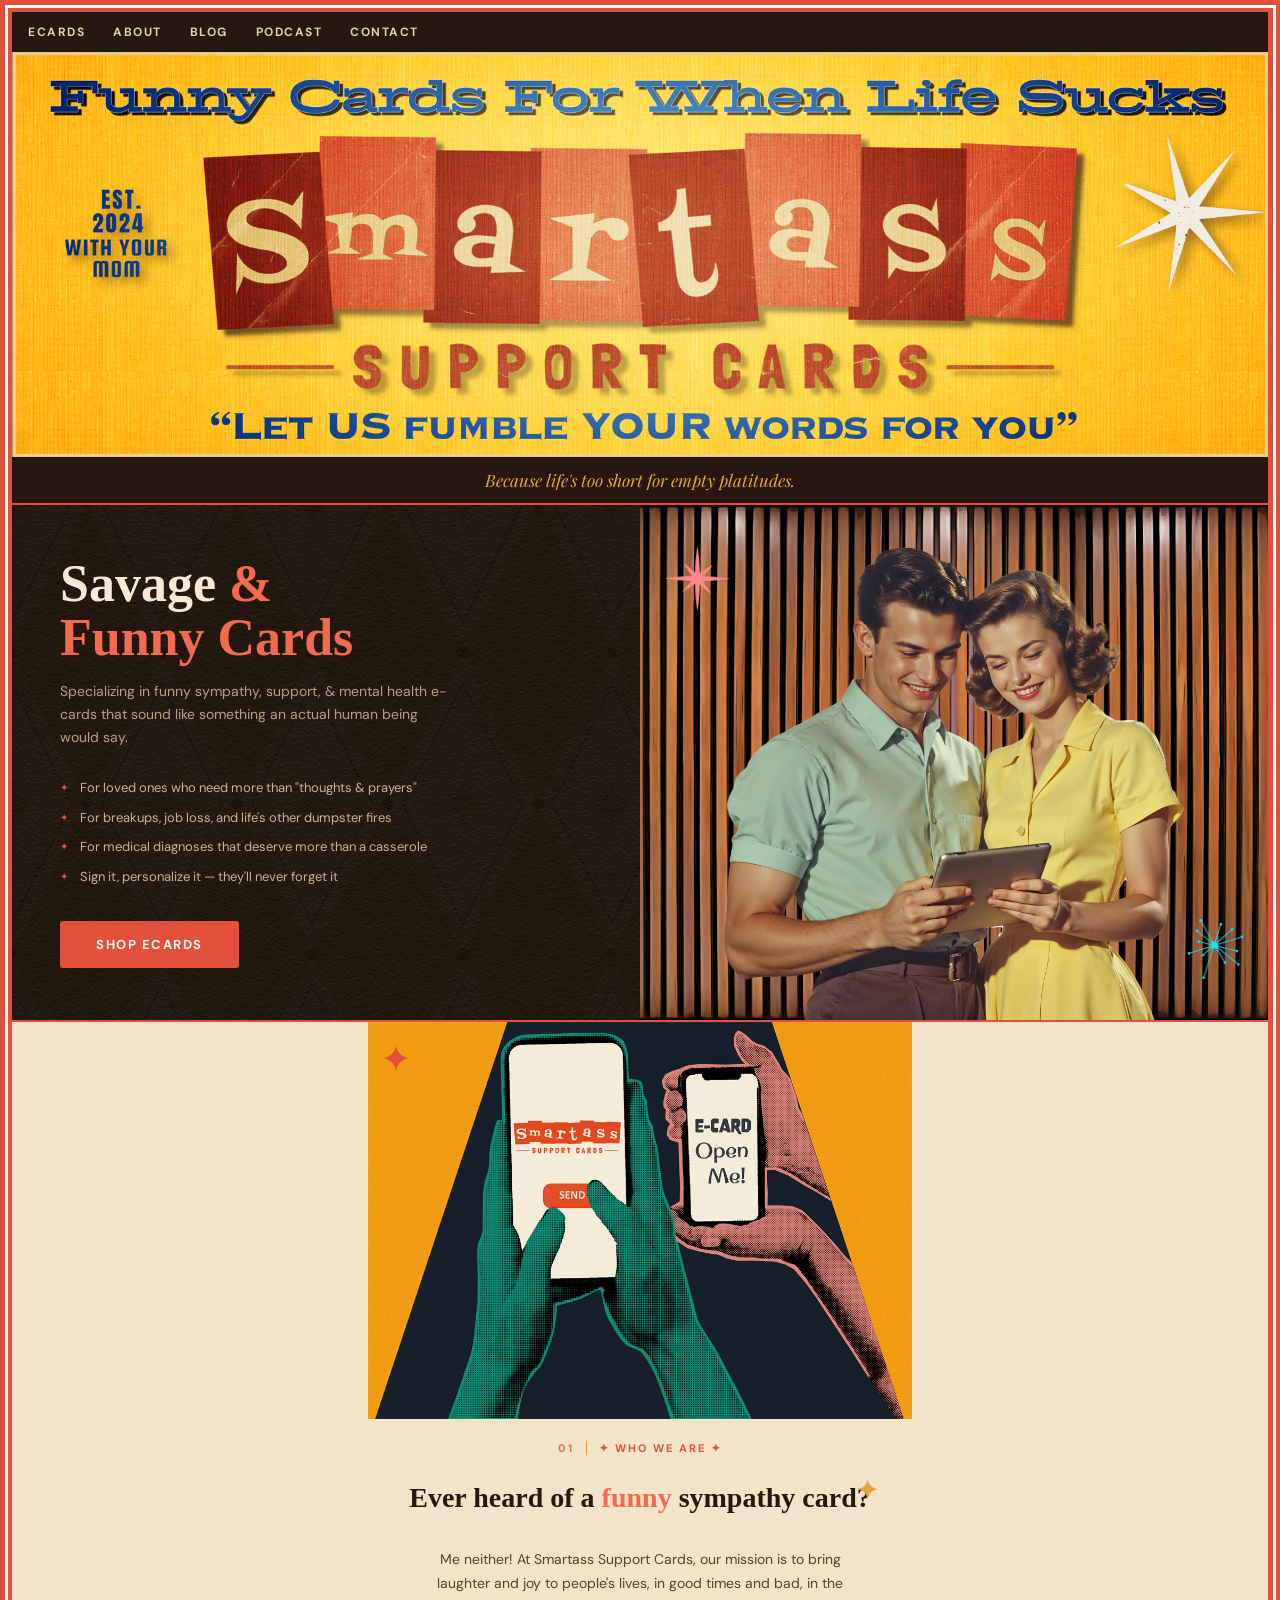
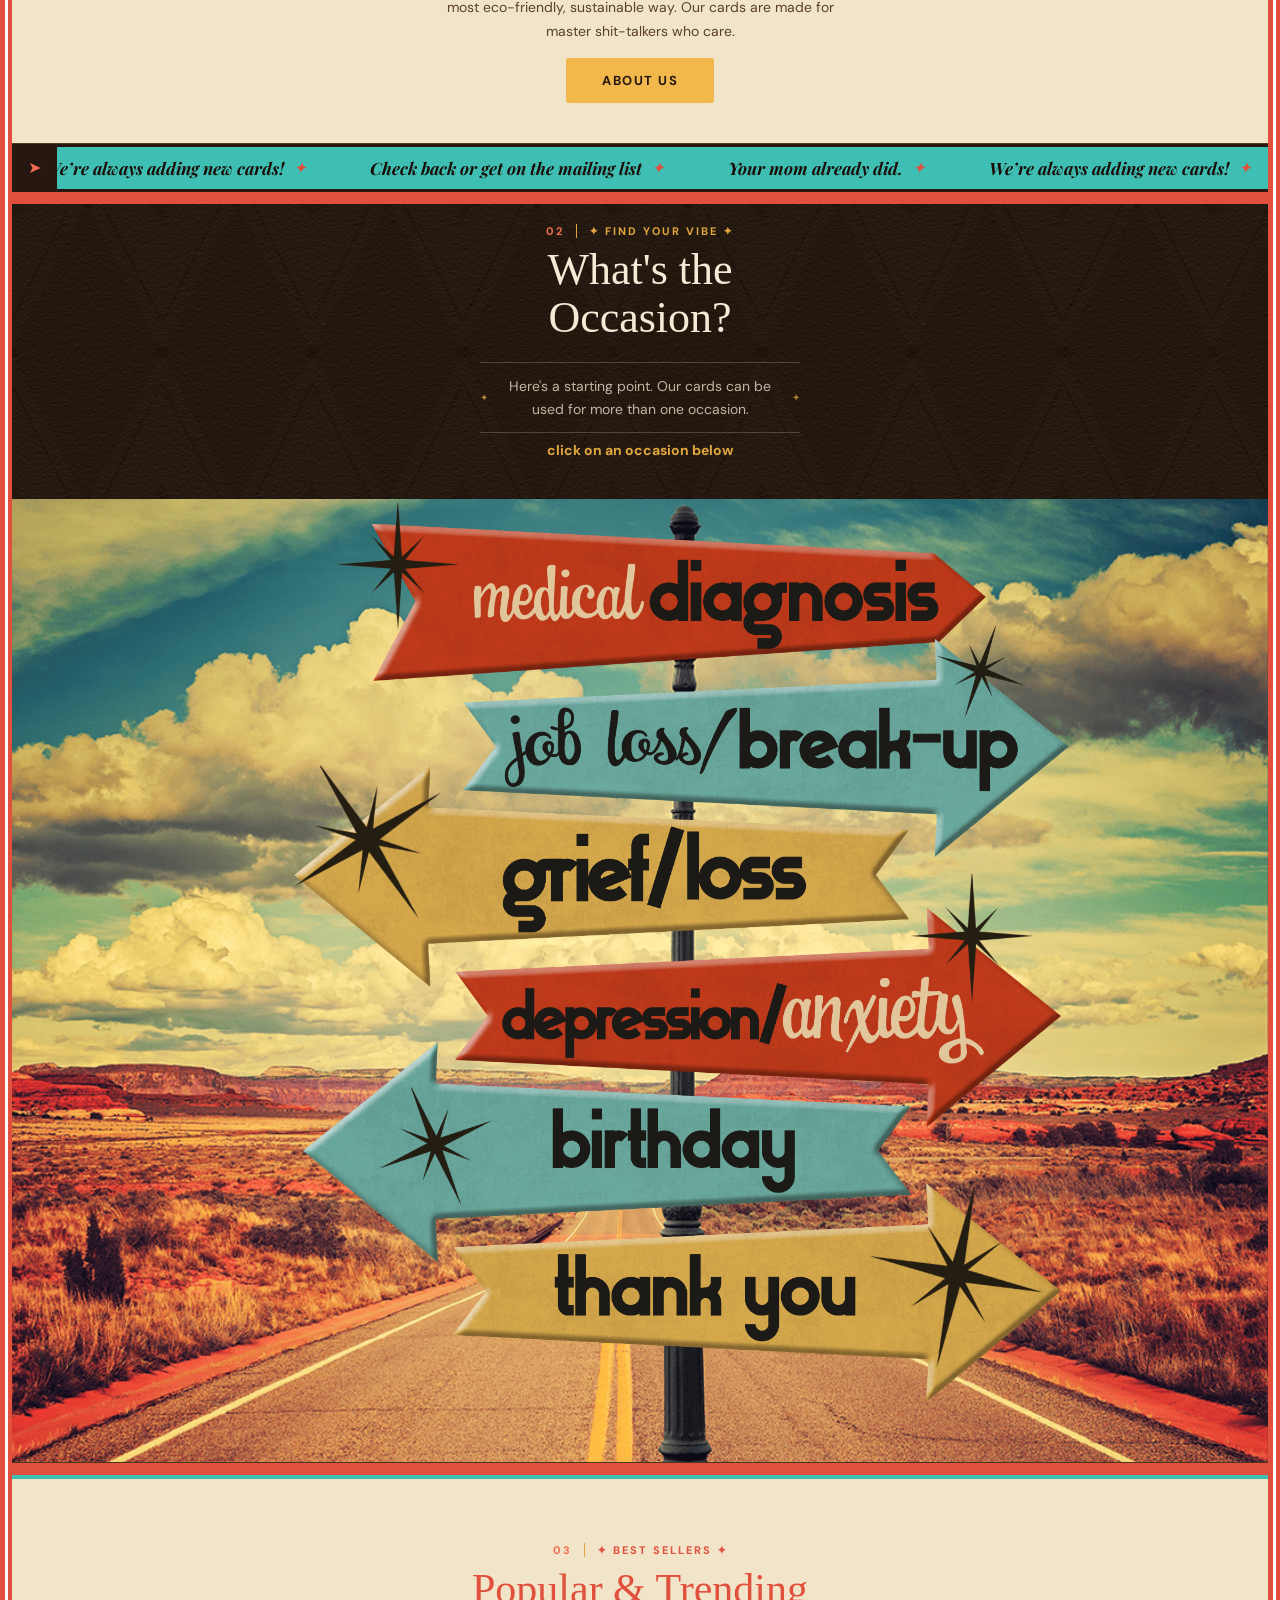
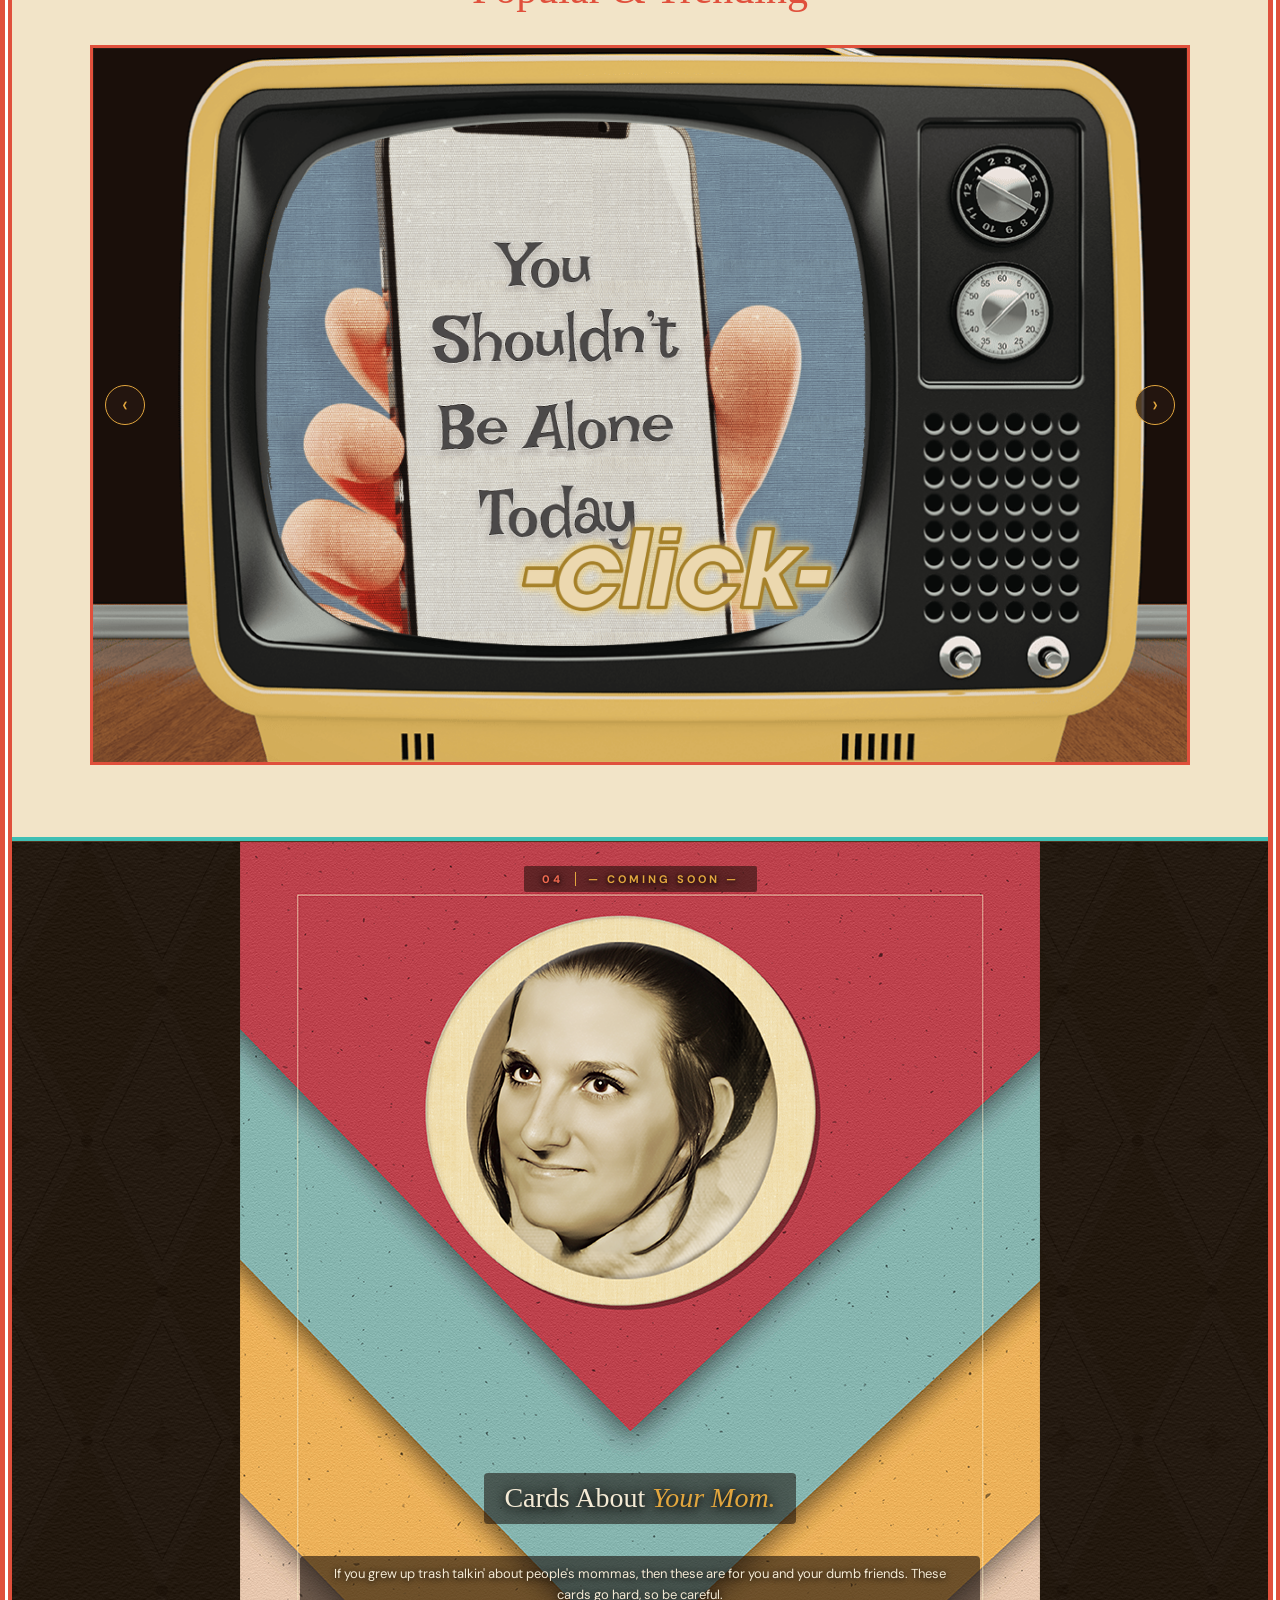
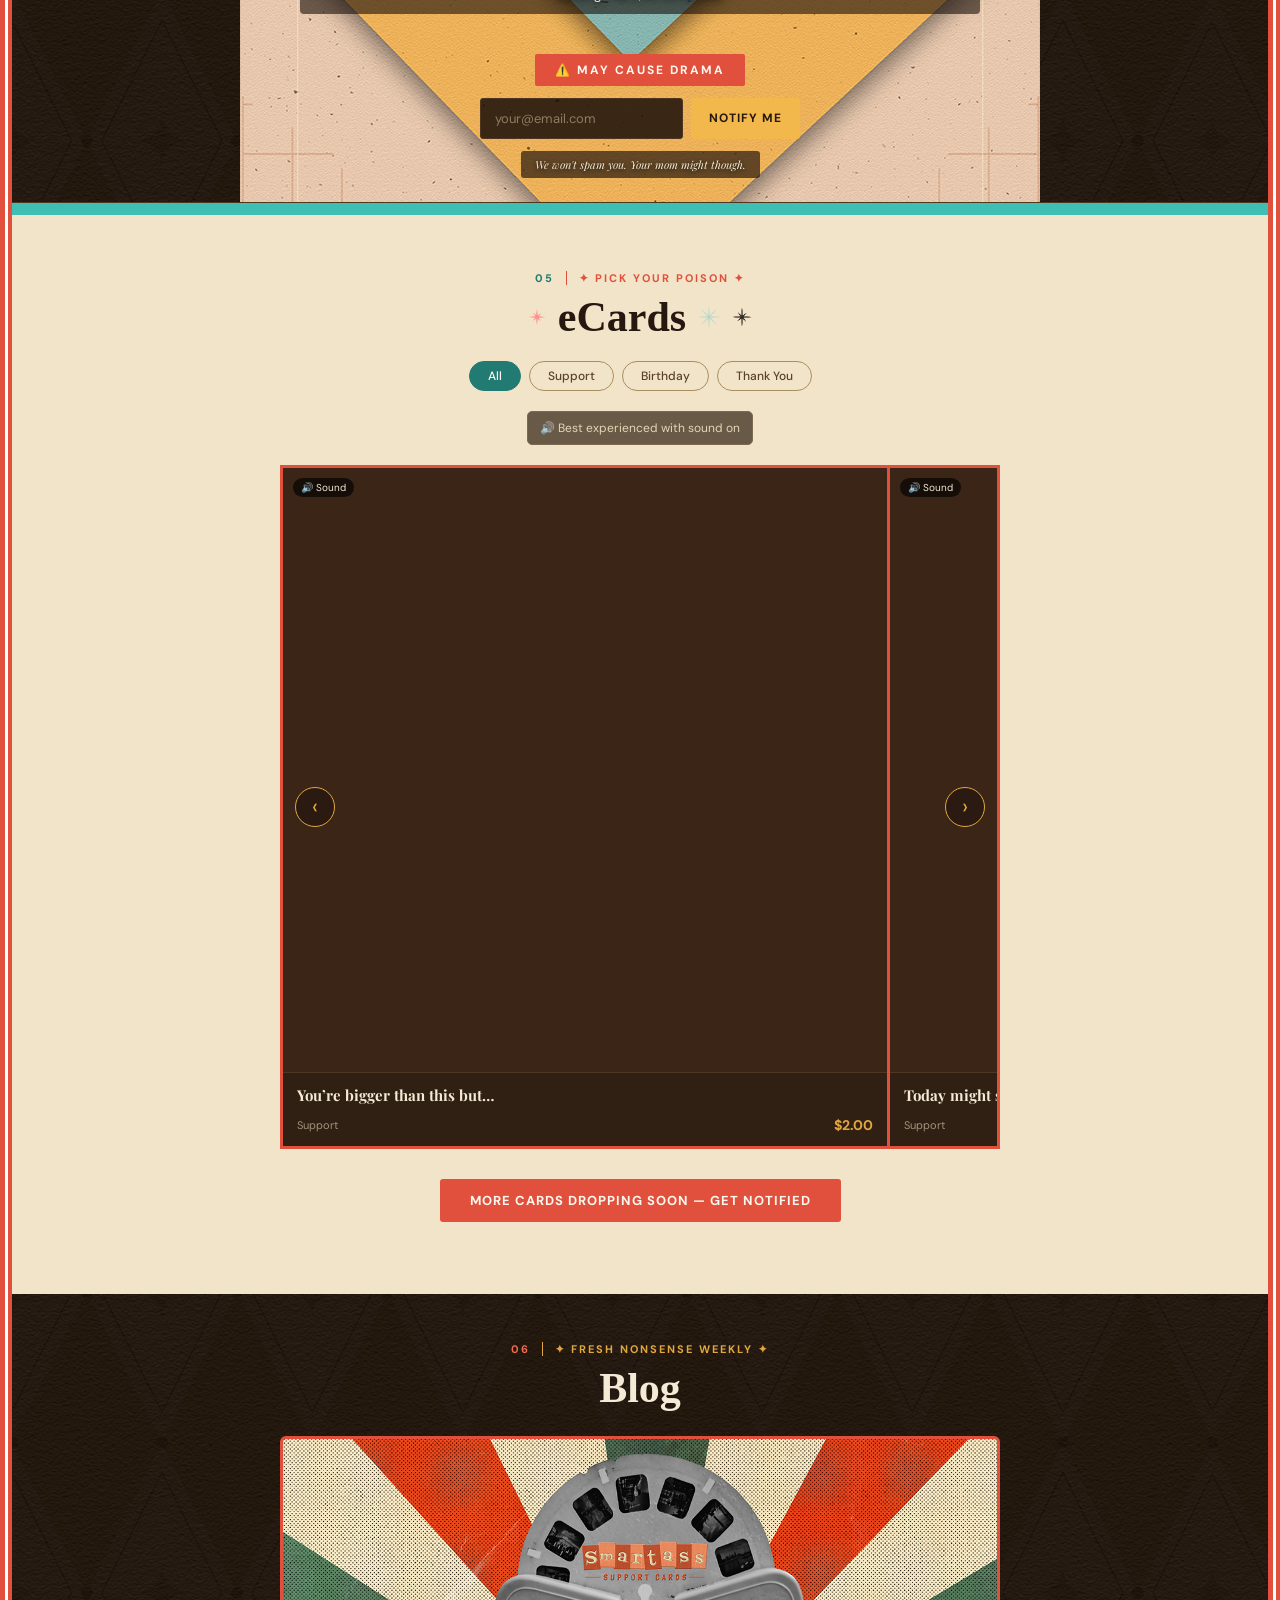
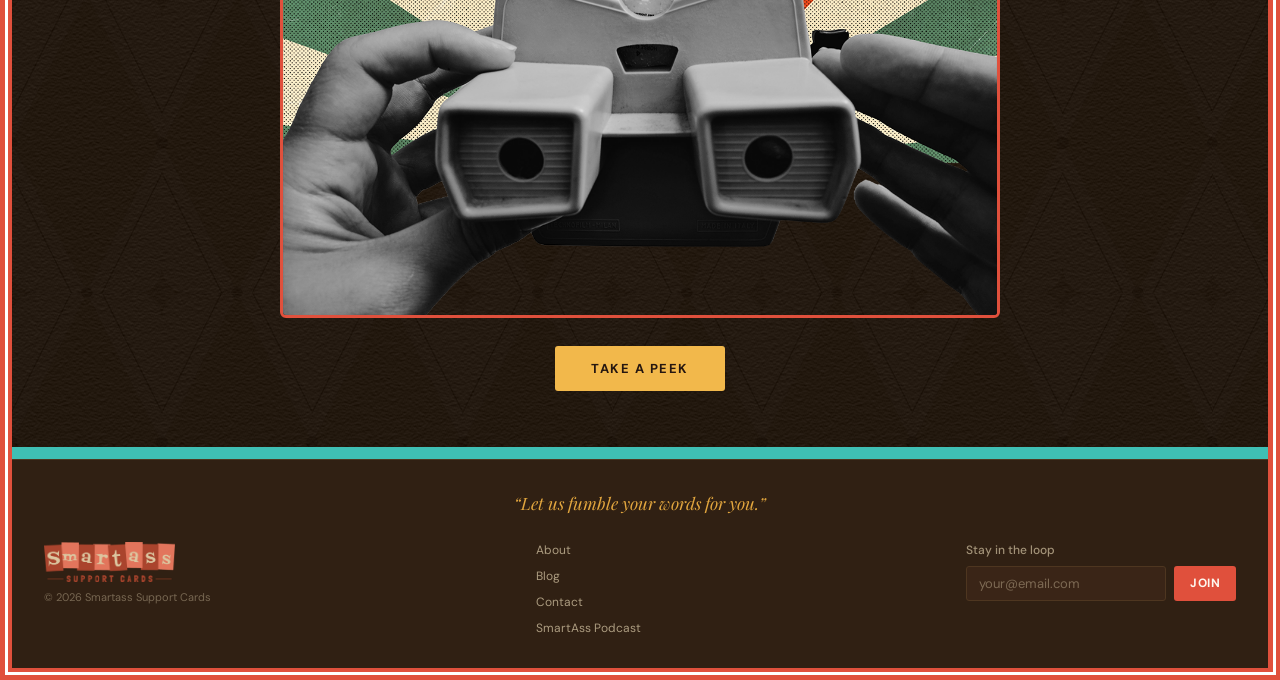
==== commit 206d084e: "Add files via upload" ====
--- a/index.html
+++ b/index.html
@@ -66,7 +66,7 @@
 .page2-wrap .section-eyebrow{color:var(--red)}
 .filter-strip{display:flex;justify-content:center;flex-wrap:wrap;gap:8px;padding:12px 0 20px}
 /* eCards section — cream variant */
-#ecards{background:#F2E4C8}
+#ecards{background:#F2E4C8 !important;background-image:none !important}
 #ecards .section-eyebrow{color:var(--red)}
 #ecards .section-head h2{color:var(--bg)}
 #ecards .fbtn{border-color:#A98D5F;color:#5A4128}
@@ -90,7 +90,7 @@
 @keyframes ticker-scroll{from{transform:translateX(0)}to{transform:translateX(-50%)}}
 
 /* PAGE 2 */
-.page2-wrap{background-color:#F2E4C8;border-top:none;border-bottom:1px solid var(--bdr);padding:0 32px 40px;text-align:center}
+.page2-wrap{background-color:#F2E4C8 !important;background-image:none !important;border-top:none;border-bottom:1px solid var(--bdr);padding:0 32px 40px;text-align:center}
 .page2-wrap .about-heading{color:var(--bg)}
 .page2-wrap .about-body{color:#5A4128;opacity:1}
 .page2-wrap .page2-star-tl{color:var(--red)}
@@ -308,7 +308,7 @@
 </section>
 
 <!-- PAGE 2 -->
-<div class="page2-wrap">
+<div class="page2-wrap" style="background-color:#F2E4C8">
   <div class="page2-inner">
     <div class="page2-img-wrap">
       <span class="page2-star page2-star-tl">✦</span>
@@ -328,9 +328,9 @@
 <div class="ticker-wrap">
   <div class="ticker-label"><span class="ticker-arrow">➤</span></div>
   <div class="ticker-track" id="tickerTrack">
-    <div class="ticker-item"><span>We&rsquo;re always adding new cards!</span><span class="ticker-dot">✦</span></div>
-    <div class="ticker-item"><span>Check back or get on the mailing list</span><span class="ticker-dot">✦</span></div>
-    <div class="ticker-item"><span>Your mom already did.</span><span class="ticker-dot">✦</span></div>
+    <div class="ticker-item" style="color:#1A0F0A;font-size:17px;font-weight:700"><span>We&rsquo;re always adding new cards!</span><span class="ticker-dot">✦</span></div>
+    <div class="ticker-item" style="color:#1A0F0A;font-size:17px;font-weight:700"><span>Check back or get on the mailing list</span><span class="ticker-dot">✦</span></div>
+    <div class="ticker-item" style="color:#1A0F0A;font-size:17px;font-weight:700"><span>Your mom already did.</span><span class="ticker-dot">✦</span></div>
   </div>
 </div>
 
@@ -441,7 +441,7 @@
 
 <div class="occasion-divider" style="background:var(--teal)"></div>
 
-<section class="section" id="ecards">
+<section class="section" id="ecards" style="background-color:#F2E4C8">
   <div class="section-eyebrow"><span class="sec-num">05</span>✦ pick your poison ✦</div>
   <div class="section-head">
     <img src="/thick_star.png" alt="" style="height:18px;filter:sepia(1) saturate(3) hue-rotate(310deg);animation:spin-slow 6s linear infinite;opacity:0.9">
--- a/styles.css
+++ b/styles.css
@@ -27,7 +27,7 @@
 html{scroll-behavior:smooth;color-scheme:only light}
 html,body{min-height:100vh}
 body{font-family:'DM Sans',sans-serif;background-color:var(--bg);background-image:url(/site_BG.png);background-repeat:repeat;color:var(--cream);border:var(--frame) solid var(--red);position:relative}
-body::before{content:"";position:absolute;top:calc((var(--frame) + 3px)/-2);right:calc((var(--frame) + 3px)/-2);bottom:calc((var(--frame) + 3px)/-2);left:calc((var(--frame) + 3px)/-2);border:3px solid #F2E4C8;pointer-events:none;z-index:999}
+body::before{content:"";position:absolute;top:calc((var(--frame) + 3px)/-2);right:calc((var(--frame) + 3px)/-2);bottom:calc((var(--frame) + 3px)/-2);left:calc((var(--frame) + 3px)/-2);border:3px solid #FFFFFF;pointer-events:none;z-index:999}
 
 /* ---------- SHARED NAV / SUBPAGE HEADER ---------- */
 .site-hdr{background:var(--bg2);border-bottom:3px solid var(--teal);padding:0 24px;height:64px;display:flex;align-items:center;justify-content:space-between;position:sticky;top:0;z-index:100}
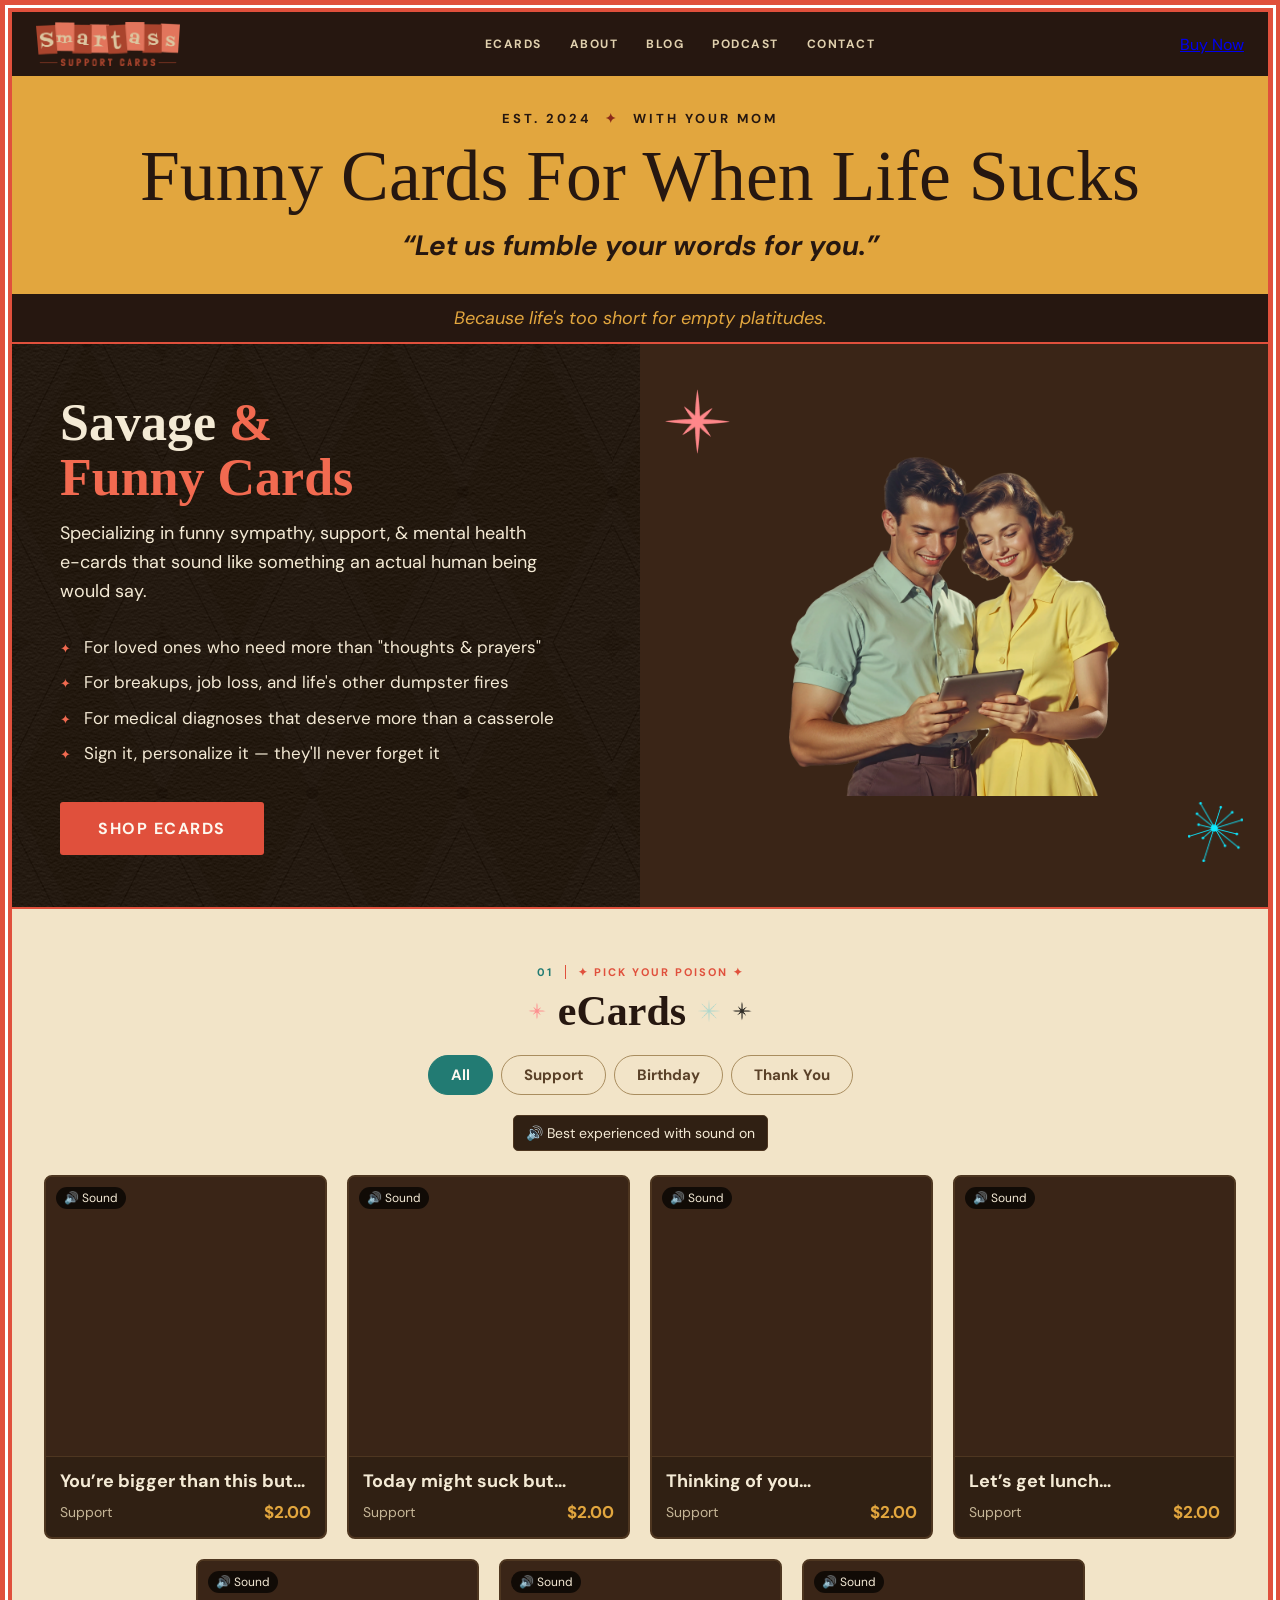
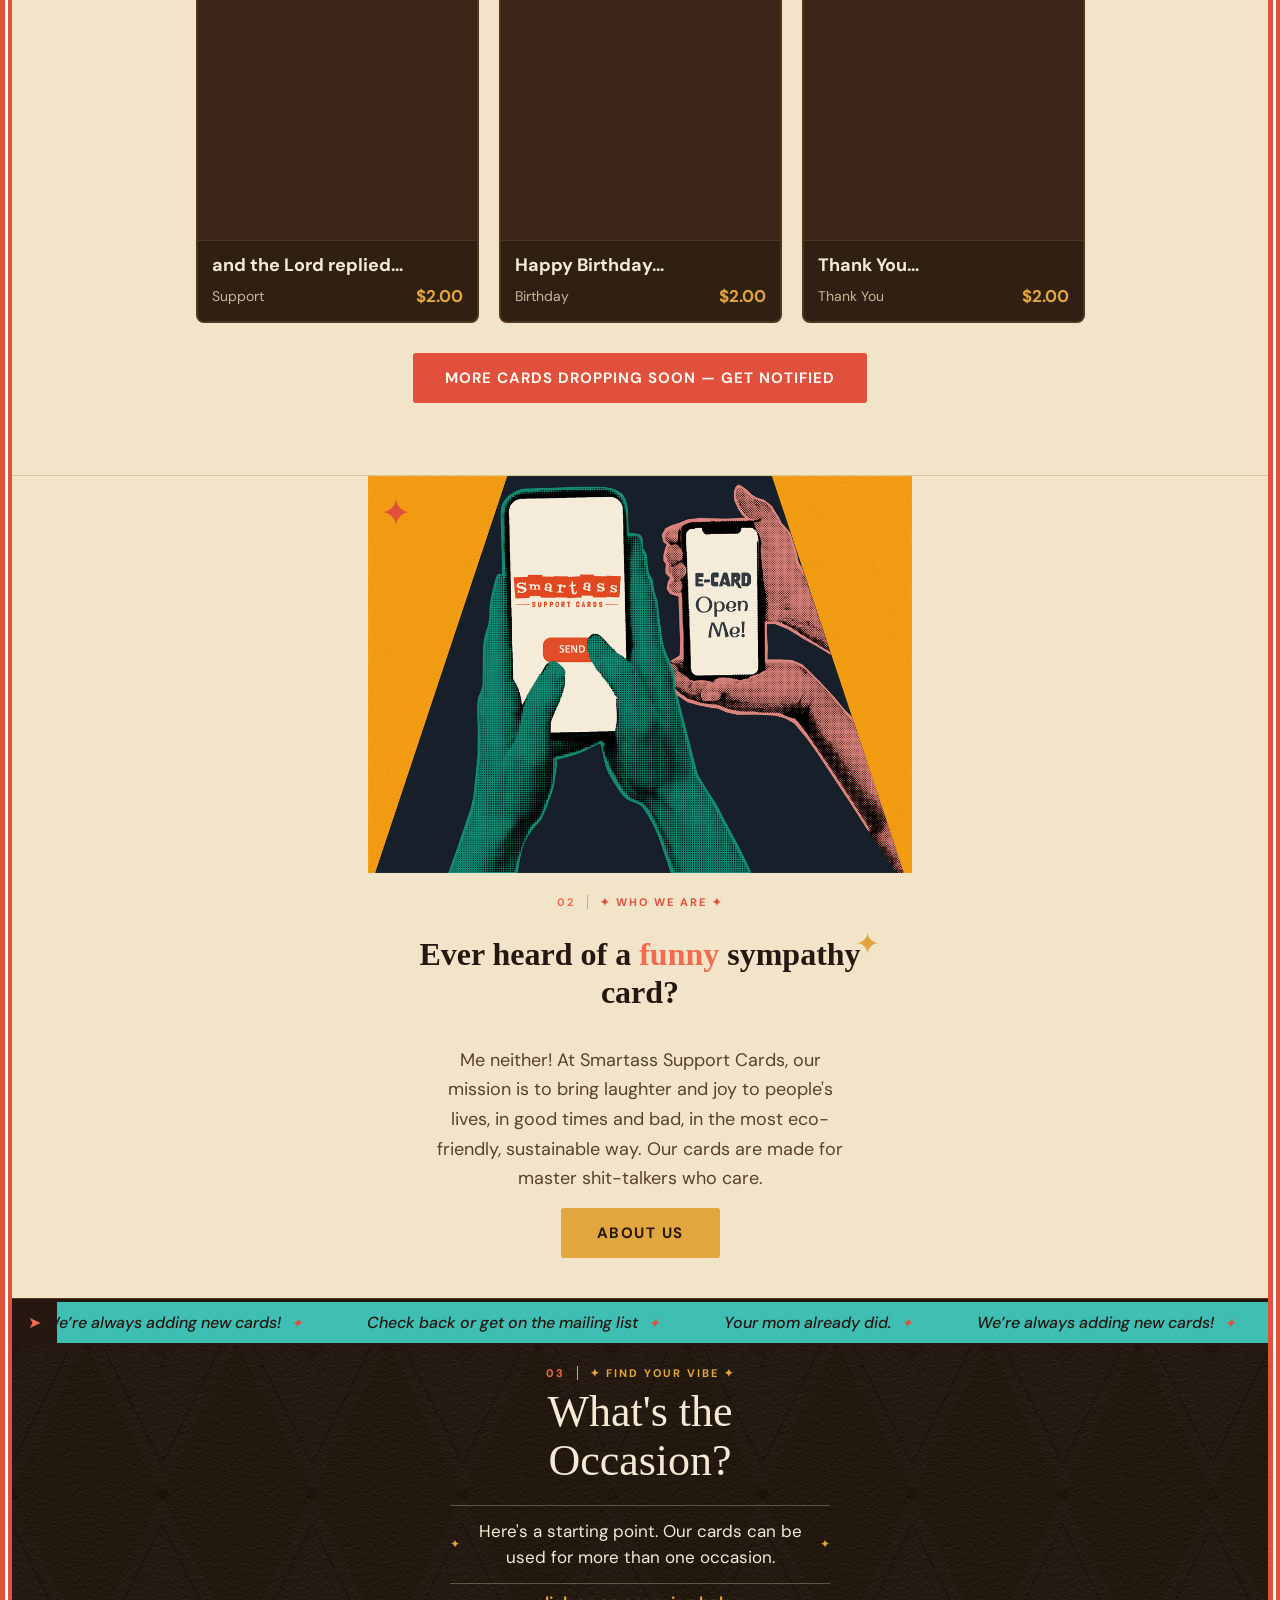
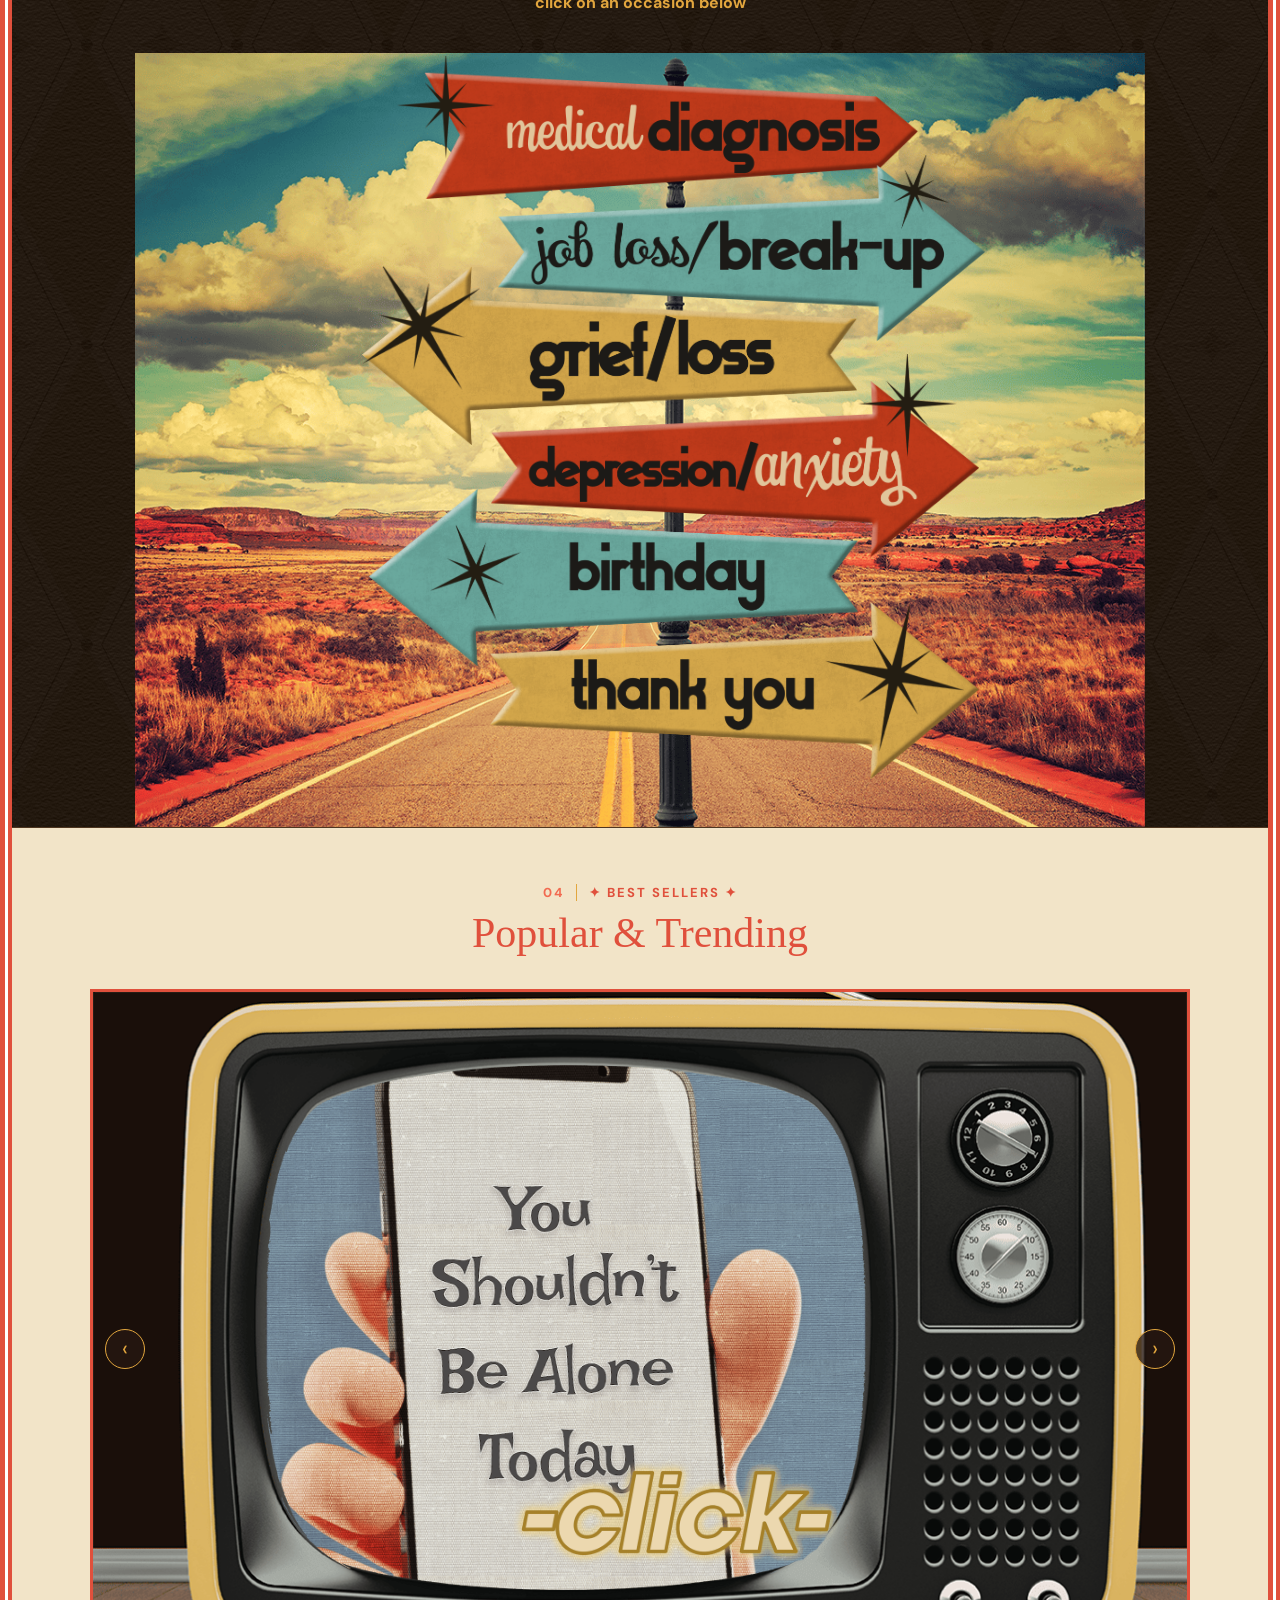
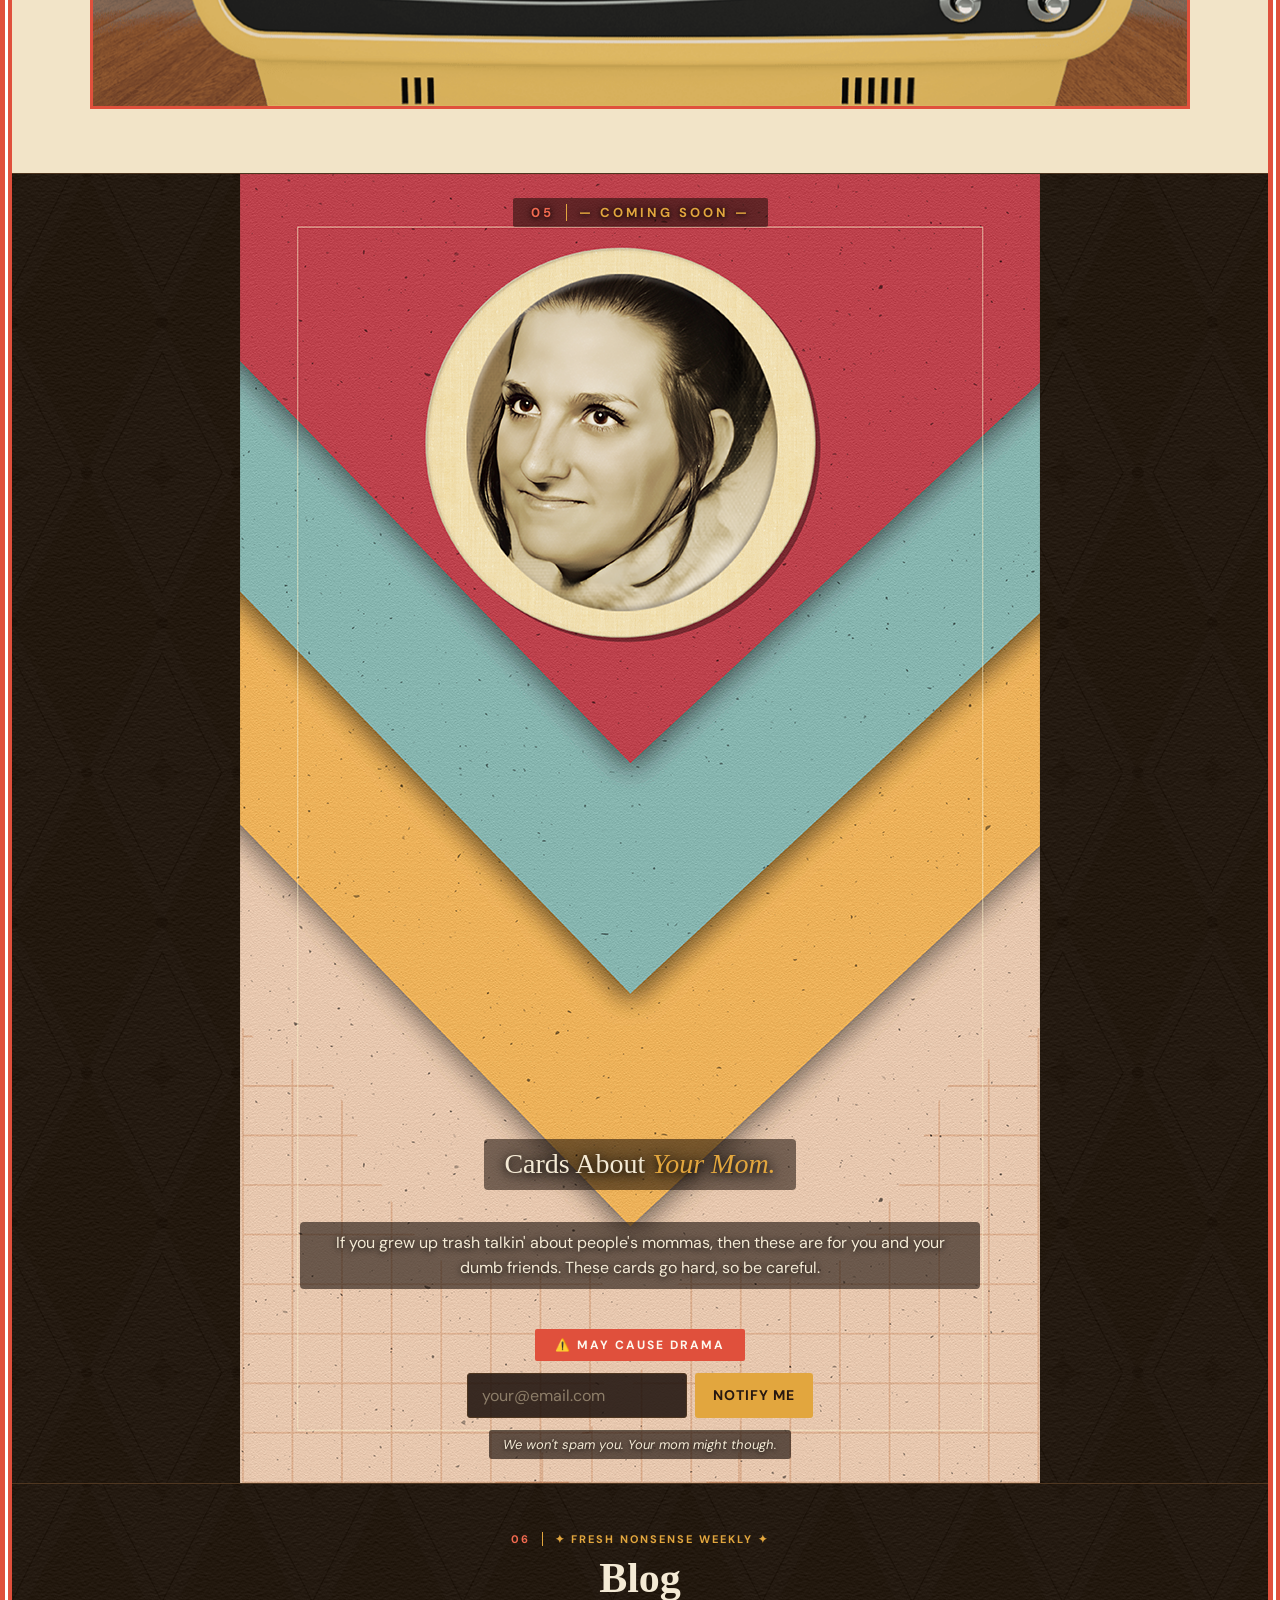
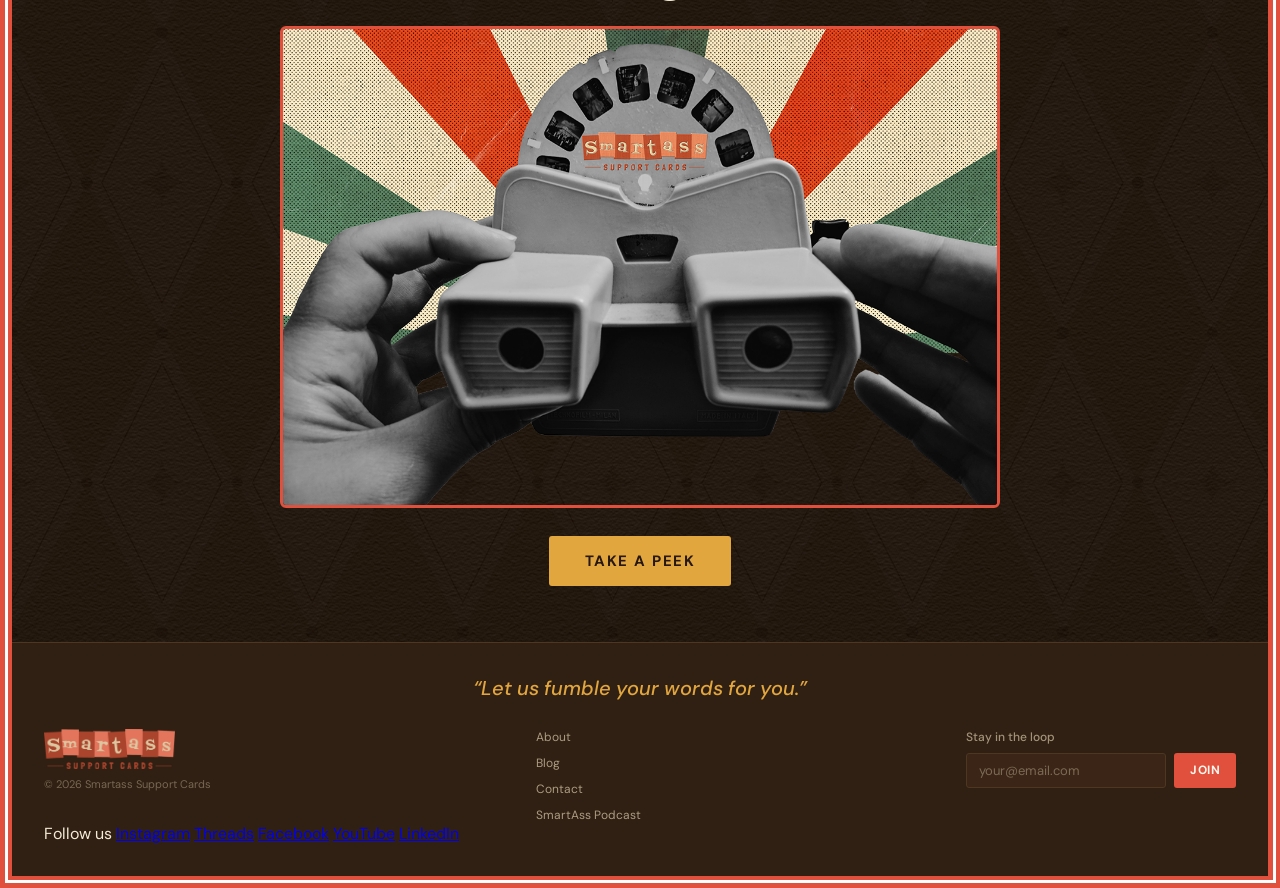
==== commit e487d7db: "Add files via upload" ====
--- a/index.html
+++ b/index.html
@@ -3,8 +3,7 @@
 <head>
 <meta charset="UTF-8">
 <meta name="viewport" content="width=device-width, initial-scale=1.0">
-<meta name="color-scheme" content="only light">
-<meta name="supported-color-schemes" content="light">
+<meta name="color-scheme" content="dark light">
 <meta name="theme-color" content="#E0503C">
 <title>Smartass Support Cards — Animated eCards with Personality</title>
 <meta name="description" content="Savage, funny animated eCards with sound — for sympathy, breakups, job loss, birthdays, and thank yous. Because life's too short for empty platitudes.">
@@ -16,39 +15,44 @@
 <link rel="apple-touch-icon" href="/apple-touch-icon.png">
 <link rel="preconnect" href="https://fonts.googleapis.com">
 <link rel="preconnect" href="https://fonts.gstatic.com" crossorigin>
-<link href="https://fonts.googleapis.com/css2?family=Playfair+Display:ital@1&family=DM+Sans:wght@400;500;700&family=Fontdiner+Swanky&display=swap" rel="stylesheet">
+<link href="https://fonts.googleapis.com/css2?family=DM+Sans:ital,wght@0,400;0,500;0,600;0,700;1,400;1,500;1,700&family=Fontdiner+Swanky&display=swap" rel="stylesheet">
 <link rel="stylesheet" href="/styles.css">
 <style>
 
-/* HEADER */
+/* HEADER — top bar (logo + nav + Buy Now), then the live-text banner */
 .hdr{background:var(--bg);position:relative;width:100%}
-.hdr-top-bar{display:flex;justify-content:space-between;align-items:center;padding:12px 16px;background:var(--bg)}
-.hdr-banner-wrap{width:100%}
-.hdr-img{width:100%;height:auto;display:block}
+.hdr-top-bar{display:flex;justify-content:space-between;align-items:center;gap:16px;padding:10px 24px;background:var(--bg)}
+.hdr-logo img{height:44px;width:auto;display:block}
 .hdr-cart{background:var(--red);color:var(--white);border:none;padding:8px 20px;border-radius:3px;font-size:12px;font-weight:700;cursor:pointer;font-family:'DM Sans',sans-serif;letter-spacing:0.5px;text-transform:uppercase;transition:background 0.2s;display:none /* TODO: remove display:none when Stripe cart goes live */}
 .hdr-cart:hover{background:var(--red2)}
-.hdr-tagline{font-family:'Playfair Display',serif;font-style:italic;text-align:center;color:var(--gold);font-size:17px;padding:12px 16px;background:var(--bg);border-bottom:2px solid var(--red);margin:0}
+/* Banner is live text now (replaces header_.png): headline + tagline are the stars */
+.banner{background:var(--gold);color:var(--bg);text-align:center;padding:34px 20px 30px}
+.banner-est{font-size:13px;font-weight:700;letter-spacing:3px;text-transform:uppercase;margin-bottom:10px}
+.banner-est span{color:#8A2A1A;margin:0 8px}
+.banner-headline{font-family:'Fontdiner Swanky',cursive;font-size:clamp(32px,5.6vw,72px);line-height:1.1;margin:0 auto 12px;max-width:1100px;text-wrap:balance}
+.banner-tagline{font-size:clamp(18px,2.3vw,28px);font-weight:700;font-style:italic;line-height:1.3}
+.hdr-tagline{font-family:'DM Sans',sans-serif;font-style:italic;text-align:center;color:var(--gold);font-size:18px;padding:12px 16px;background:var(--bg);border-bottom:2px solid var(--red);margin:0}
 
 /* HERO — DESKTOP: couple right, text left */
-.hero{background-color:var(--bg2);background-image:url(/site_BG.png);background-repeat:repeat;display:grid;grid-template-columns:1fr 1fr;border-bottom:2px solid var(--red);min-height:420px}
+.hero{--hero-panel:var(--bg3);background-color:var(--bg2);background-image:url(/site_BG.png);background-repeat:repeat;display:grid;grid-template-columns:1fr 1fr;border-bottom:2px solid var(--red);min-height:420px}
 .hero-left{padding:52px 48px;display:flex;flex-direction:column;justify-content:center}
 .hero-savage{font-family:'Fontdiner Swanky',cursive;font-size:52px;color:var(--red2);line-height:1.05;margin-bottom:14px}
 .hero-savage .savage-word{color:var(--cream)}
-.hero-sub{font-size:14px;color:var(--cream2);opacity:0.75;line-height:1.65;margin-bottom:24px;max-width:400px}
+.hero-sub{font-size:18px;color:var(--cream);line-height:1.6;margin-bottom:24px;max-width:480px}
 .hero-bullets{list-style:none;margin-bottom:30px}
-.hero-bullets li{font-size:13px;color:var(--cream2);padding:5px 0 5px 20px;position:relative;opacity:0.85;line-height:1.5}
-.hero-bullets li::before{content:"✦";position:absolute;left:0;color:var(--red2);font-size:10px;top:7px}
+.hero-bullets li{font-size:17px;color:var(--cream);padding:5px 0 5px 24px;position:relative;line-height:1.5}
+.hero-bullets li::before{content:"✦";position:absolute;left:0;color:var(--red2);font-size:13px;top:9px}
 
 /* HERO CTA — solid brand red.
    TODO: if you re-export button_1.png in true red (#E0503C), the old
    image-button markup is in index.backup — this solid version reads
    stronger than the filtered PNG did (it rendered washed-out mauve). */
-.hero-cta{display:inline-block;background:var(--red);color:var(--white);text-decoration:none;padding:15px 36px;border-radius:3px;font-family:'DM Sans',sans-serif;font-size:13px;font-weight:700;letter-spacing:1.5px;text-transform:uppercase;align-self:flex-start;transition:background 0.2s;border:none;cursor:pointer}
+.hero-cta{display:inline-block;background:var(--red);color:var(--white);text-decoration:none;padding:16px 38px;border-radius:3px;font-family:'DM Sans',sans-serif;font-size:16px;font-weight:700;letter-spacing:1.5px;text-transform:uppercase;align-self:flex-start;transition:background 0.2s;border:none;cursor:pointer}
 .hero-cta:hover{background:var(--red2)}
 
-/* HERO RIGHT — couple blended, no box */
-.hero-right{display:flex;align-items:flex-end;justify-content:center;padding:24px 32px 0;background:url(/wood_slats.png) center bottom/cover no-repeat;position:relative;overflow:hidden}
-.hero-couple{max-width:100%;max-height:none;width:min(90%,460px);object-fit:contain;object-position:bottom;position:relative;z-index:2;display:block;margin:0 auto}
+/* HERO RIGHT — solid panel (wood_slats.png retired). Change --hero-panel on .hero to recolor. */
+.hero-right{display:flex;align-items:center;justify-content:center;padding:24px 32px;background:var(--hero-panel);position:relative;overflow:hidden}
+.hero-couple{max-width:100%;max-height:340px;object-fit:contain;position:relative;z-index:2}
 .star-shape{position:absolute;z-index:3}
 .star-tl{top:8%;left:4%;width:65px;filter:sepia(1) saturate(3) hue-rotate(310deg);animation:spin-slow 8s linear infinite}
 .star-br{bottom:8%;right:4%;width:55px;filter:sepia(1) saturate(4) hue-rotate(140deg) brightness(1.4);animation:spin-slow 10s linear infinite reverse}
@@ -66,16 +70,16 @@
 .page2-wrap .section-eyebrow{color:var(--red)}
 .filter-strip{display:flex;justify-content:center;flex-wrap:wrap;gap:8px;padding:12px 0 20px}
 /* eCards section — cream variant */
-#ecards{background:#F2E4C8 !important;background-image:none !important}
+#ecards{background:#F2E4C8}
 #ecards .section-eyebrow{color:var(--red)}
 #ecards .section-head h2{color:var(--bg)}
 #ecards .fbtn{border-color:#A98D5F;color:#5A4128}
 #ecards .fbtn.on,#ecards .fbtn:hover{background:var(--teal2);border-color:var(--teal2);color:var(--white)}
-.fbtn{background:transparent;border:1px solid var(--bdr);color:var(--cream2);padding:6px 18px;border-radius:100px;font-size:12px;font-weight:500;cursor:pointer;white-space:nowrap;font-family:'DM Sans',sans-serif;transition:all 0.2s}
+.fbtn{background:transparent;border:1px solid var(--bdr);color:var(--cream2);padding:9px 22px;border-radius:100px;font-size:15px;font-weight:700;cursor:pointer;white-space:nowrap;font-family:'DM Sans',sans-serif;transition:all 0.2s}
 .fbtn.on,.fbtn:hover{background:var(--red);border-color:var(--red);color:var(--white)}
-.sound-note{font-size:12px;color:var(--cream2);opacity:0.7;margin:0 auto 20px;display:flex;align-items:center;gap:6px;padding:8px 12px;background:var(--bg2);border:1px solid var(--bdr);border-radius:5px;width:fit-content}
+.sound-note{font-size:14px;color:var(--cream);margin:0 auto 24px;display:flex;align-items:center;gap:6px;padding:8px 12px;background:var(--bg2);border:1px solid var(--bdr);border-radius:5px;width:fit-content}
 .ec-browse-wrap{text-align:center;margin-top:30px}
-.ec-browse-btn{display:inline-block;background:var(--red);color:var(--white);text-decoration:none;padding:13px 30px;border-radius:3px;font-size:13px;font-weight:700;text-transform:uppercase;letter-spacing:1px;font-family:'DM Sans',sans-serif;transition:background 0.2s}
+.ec-browse-btn{display:inline-block;background:var(--red);color:var(--white);text-decoration:none;padding:15px 32px;border-radius:3px;font-size:15px;font-weight:700;text-transform:uppercase;letter-spacing:1px;font-family:'DM Sans',sans-serif;transition:background 0.2s}
 .ec-browse-btn:hover{background:var(--red2)}
 
 /* TICKER */
@@ -85,12 +89,12 @@
 @keyframes arrow-nudge{0%,100%{transform:translateX(0)}50%{transform:translateX(4px)}}
 .ticker-track{display:flex;animation:ticker-scroll 45s linear infinite;width:max-content}
 .ticker-track:hover{animation-play-state:paused}
-.ticker-item{font-family:'Playfair Display',serif;font-size:17px;font-weight:700;font-style:italic;color:#1A0F0A !important;white-space:nowrap;padding:0 32px;display:flex;align-items:center;gap:10px}
+.ticker-item{font-family:'DM Sans',sans-serif;font-size:16px;font-weight:500;font-style:italic;color:var(--bg);white-space:nowrap;padding:0 32px;display:flex;align-items:center;gap:10px}
 .ticker-dot{color:var(--red);font-size:14px}
 @keyframes ticker-scroll{from{transform:translateX(0)}to{transform:translateX(-50%)}}
 
 /* PAGE 2 */
-.page2-wrap{background-color:#F2E4C8 !important;background-image:none !important;border-top:none;border-bottom:1px solid var(--bdr);padding:0 32px 40px;text-align:center}
+.page2-wrap{background-color:#F2E4C8;border-top:1px solid #D9C49A;border-bottom:1px solid var(--bdr);padding:0 32px 40px;text-align:center}
 .page2-wrap .about-heading{color:var(--bg)}
 .page2-wrap .about-body{color:#5A4128;opacity:1}
 .page2-wrap .page2-star-tl{color:var(--red)}
@@ -102,58 +106,61 @@
 .page2-star-tl{position:absolute;top:18px;left:12px;z-index:2;font-size:38px;color:var(--cream)}
 .page2-star-tr{position:absolute;top:-6px;right:0;font-size:30px}
 .page2-inner .about-body{max-width:85%;margin:0 auto}
-.page2-cta{display:inline-block;background:var(--gold-btn);color:var(--bg);font-family:'DM Sans',sans-serif;font-size:13px;font-weight:700;text-transform:uppercase;letter-spacing:1.5px;padding:14px 36px;border-radius:3px;text-decoration:none;transition:background 0.2s;margin-top:-4px}
+.page2-cta{display:inline-block;background:var(--gold);color:var(--bg);font-family:'DM Sans',sans-serif;font-size:15px;font-weight:700;text-transform:uppercase;letter-spacing:1.5px;padding:15px 36px;border-radius:3px;text-decoration:none;transition:background 0.2s;margin-top:-4px}
 .page2-cta:hover{background:var(--cream)}
 
 /* ABOUT TEXT (used inside .page2-inner) */
-.about-heading{font-family:'Fontdiner Swanky',cursive;font-size:28px;color:var(--cream);line-height:1.2;margin-bottom:16px}
-.about-body{font-family:'DM Sans',sans-serif;font-size:14px;color:var(--cream2);opacity:0.85;line-height:1.7;margin-bottom:24px}
+.about-heading{font-family:'Fontdiner Swanky',cursive;font-size:32px;color:var(--cream);line-height:1.2;margin-bottom:16px}
+.about-body{font-family:'DM Sans',sans-serif;font-size:18px;color:var(--cream2);line-height:1.65;margin-bottom:24px}
 
 /* COMING SOON */
 .coming-wrap{background-color:var(--bg2);background-image:url(/site_BG.png);background-repeat:repeat;padding:0;text-align:center;position:relative;overflow:hidden;border-top:1px solid var(--bdr);border-bottom:1px solid var(--bdr)}
 .coming-inner{position:relative;max-width:800px;margin:0 auto}
-.coming-bg-img{width:100%;height:auto;display:block;aspect-ratio:800/960;object-fit:cover;object-position:top}
+.coming-bg-img{width:100%;height:auto;display:block}
 .coming-overlay{position:absolute;top:0;left:0;width:100%;height:100%;display:flex;flex-direction:column;align-items:center;justify-content:flex-start;padding:0;box-sizing:border-box}
-.coming-soon-label{margin-top:3%;font-family:'DM Sans',sans-serif;font-size:11px;font-weight:700;letter-spacing:3px;text-transform:uppercase;color:var(--gold);text-shadow:0 1px 4px rgba(0,0,0,0.9),0 0 12px rgba(0,0,0,0.9);background:rgba(26,15,10,0.55);padding:6px 18px;border-radius:2px}
+.coming-soon-label{margin-top:3%;font-family:'DM Sans',sans-serif;font-size:13px;font-weight:700;letter-spacing:3px;text-transform:uppercase;color:var(--gold);text-shadow:0 1px 4px rgba(0,0,0,0.9),0 0 12px rgba(0,0,0,0.9);background:rgba(26,15,10,0.55);padding:6px 18px;border-radius:2px}
 .coming-title-overlay{margin-top:auto;font-family:'Fontdiner Swanky',cursive;font-size:28px;color:var(--cream);line-height:1.1;text-shadow:0 2px 8px rgba(0,0,0,0.95),0 0 20px rgba(0,0,0,0.95);background:rgba(26,15,10,0.55);padding:10px 20px;border-radius:4px;margin-bottom:4%}
 .coming-title-overlay em{color:var(--gold);font-style:italic}
-.coming-sub-overlay{font-family:'DM Sans',sans-serif;font-size:13px;color:var(--cream);line-height:1.6;max-width:85%;text-shadow:0 1px 6px rgba(0,0,0,0.95);background:rgba(26,15,10,0.6);padding:8px 16px;border-radius:4px;margin-bottom:3%}
+.coming-sub-overlay{font-family:'DM Sans',sans-serif;font-size:16px;color:var(--cream);line-height:1.6;max-width:85%;text-shadow:0 1px 6px rgba(0,0,0,0.95);background:rgba(26,15,10,0.6);padding:8px 16px;border-radius:4px;margin-bottom:3%}
 .coming-wood-zone{width:100%;display:flex;flex-direction:column;align-items:center;padding:16px 24px 24px;box-sizing:border-box;gap:12px}
 .coming-badge{display:inline-block;background:var(--red);color:var(--white);font-family:'DM Sans',sans-serif;font-size:12px;font-weight:700;text-transform:uppercase;letter-spacing:2px;padding:8px 20px;border-radius:2px}
 .coming-email{display:flex;gap:8px;justify-content:center;width:100%;max-width:320px}
-.coming-input{background:rgba(26,15,10,0.85);border:1px solid var(--bdr);border-radius:3px;padding:11px 14px;color:var(--cream);font-size:13px;font-family:'DM Sans',sans-serif;flex:1;outline:none}
+.coming-input{background:rgba(26,15,10,0.85);border:1px solid var(--bdr);border-radius:3px;padding:11px 14px;color:var(--cream);font-size:16px;font-family:'DM Sans',sans-serif;flex:1;outline:none}
 .coming-input:focus{border-color:var(--red)}
 .coming-input::placeholder{color:var(--cream2);opacity:0.5}
-.coming-btn{background:var(--gold-btn);color:var(--bg);border:none;padding:11px 18px;border-radius:3px;font-size:12px;font-weight:700;text-transform:uppercase;letter-spacing:1px;cursor:pointer;font-family:'DM Sans',sans-serif;white-space:nowrap;transition:background 0.2s}
+.coming-btn{background:var(--gold);color:var(--bg);border:none;padding:11px 18px;border-radius:3px;font-size:14px;font-weight:700;text-transform:uppercase;letter-spacing:1px;cursor:pointer;font-family:'DM Sans',sans-serif;white-space:nowrap;transition:background 0.2s}
 .coming-btn:hover{background:var(--cream)}
-.coming-disclaimer{font-size:11px;color:var(--cream);font-family:'Playfair Display',serif;font-style:italic;background:rgba(26,15,10,0.65);padding:6px 14px;border-radius:3px;text-shadow:0 1px 4px rgba(0,0,0,0.8)}
-@media(max-width:1024px){
+.coming-disclaimer{font-size:13px;color:var(--cream);font-family:'DM Sans',sans-serif;font-style:italic;background:rgba(26,15,10,0.65);padding:6px 14px;border-radius:3px;text-shadow:0 1px 4px rgba(0,0,0,0.8)}
+@media(max-width:768px){
   .coming-title-overlay{font-size:22px}
+  .coming-sub-overlay{font-size:14px}
+  .coming-soon-label{font-size:12px}
   .coming-email{flex-direction:column;padding:0}
 }
 /* TRENDING CAROUSEL */
-.trending-wrap{background-color:#F2E4C8;padding:64px 0 72px;overflow:hidden;border-top:4px solid var(--teal);border-bottom:4px solid var(--teal)}
+.trending-wrap{background-color:#F2E4C8;padding:56px 0 64px;overflow:hidden}
 .trending-header{text-align:center;padding:0 32px;margin-bottom:32px}
-.trending-eyebrow{font-size:11px;letter-spacing:2px;text-transform:uppercase;color:var(--gold);font-family:'DM Sans',sans-serif;font-weight:700;margin-bottom:8px}
+.trending-eyebrow{font-size:13px;letter-spacing:2px;text-transform:uppercase;color:var(--gold);font-family:'DM Sans',sans-serif;font-weight:700;margin-bottom:8px}
 .trending-wrap .trending-eyebrow{color:var(--red)}
 .trending-title{font-family:'Fontdiner Swanky',cursive;font-size:24px;color:var(--cream)}
 .trending-wrap .trending-title{color:var(--red);font-size:42px}
-@media(max-width:1024px){
+@media(max-width:768px){
   .trending-wrap{padding:36px 0 40px}
 }
 /* OCCASION HEADING */
 .occ-heading-wrap{text-align:center;padding:20px 24px;margin-bottom:20px;max-width:480px;margin-left:auto;margin-right:auto;position:relative}
 .occ-heading-top{font-family:'Fontdiner Swanky',cursive;font-size:44px;color:var(--cream);line-height:1.1;margin-bottom:0}
 .occ-heading-bottom{font-family:'Fontdiner Swanky',cursive;font-size:44px;color:var(--cream);line-height:1.1;margin-bottom:20px}
-.occ-click-text{font-family:'DM Sans',sans-serif;font-size:14px;font-weight:700;color:var(--gold);margin-top:8px;margin-bottom:0}
-.occ-subtext{font-family:'DM Sans',sans-serif;font-size:14px;color:var(--cream);opacity:0.75;line-height:1.6;margin:0 auto;max-width:320px;padding:12px 16px;border-top:1px solid rgba(242,228,200,0.3);border-bottom:1px solid rgba(242,228,200,0.3);position:relative}
-.occ-subtext::before,.occ-subtext::after{content:'✦';color:var(--gold);font-size:10px;position:absolute;top:50%;transform:translateY(-50%)}
+.occ-click-text{font-family:'DM Sans',sans-serif;font-size:16px;font-weight:700;color:var(--gold);margin-top:8px;margin-bottom:0}
+.occ-subtext{font-family:'DM Sans',sans-serif;font-size:17px;color:var(--cream);line-height:1.55;margin:0 auto;max-width:380px;padding:12px 22px;border-top:1px solid rgba(242,228,200,0.3);border-bottom:1px solid rgba(242,228,200,0.3);position:relative}
+.occ-subtext::before,.occ-subtext::after{content:'✦';color:var(--gold);font-size:12px;position:absolute;top:50%;transform:translateY(-50%)}
 .occ-subtext::before{left:0}
 .occ-subtext::after{right:0}
 
 /* OCCASION MENU — MARQUEE */
 .occ-menu-wrap{background-color:var(--bg);background-image:url(/site_BG.png);background-repeat:repeat;border-top:none;border-bottom:1px solid var(--bdr);padding:0;width:100%}
-.occ-full-wrap{width:100%;margin:0;padding:0}
+/* Signpost: capped so the whole sign fits on one screen (art is 1100x843) */
+.occ-full-wrap{width:100%;max-width:min(1100px,calc(86vh * 1100 / 843));margin:0 auto;padding:0}
 .occ-full-wrap .marquee-inner{width:100%;display:block}
 .occ-full-wrap .marquee-bg{width:100%;height:auto;display:block}
 .pt-gallery-wrap{position:relative;margin:0 auto;max-width:1100px;overflow:hidden;border:3px solid var(--red)}
@@ -166,7 +173,7 @@
 a:focus-visible,button:focus-visible,input:focus-visible{outline:2px solid var(--gold);outline-offset:2px}
 @media(prefers-reduced-motion:reduce){
   .ticker-track,.star-shape,.section-head img,.ticker-arrow{animation:none !important}
-  .pt-gallery-track,.ec-track{transition:none}
+  .pt-gallery-track{transition:none}
 }
 
 .marquee-inner{position:relative;width:100%}
@@ -174,27 +181,35 @@
 .marquee-tile{position:absolute;display:block;text-decoration:none;cursor:pointer;transition:transform 0.15s,filter 0.2s}
 .marquee-tile img{width:100%;height:100%;display:block;object-fit:contain}
 .marquee-tile:hover{transform:scale(1.04);filter:brightness(1.1);z-index:2}
-.occasion-divider{height:12px;background:var(--red);margin:0}
-@media(max-width:1024px){
+@media(max-width:768px){
   .occ-menu-wrap{padding:0}
 }
-/* eCards gallery carousel */
-.ec-gallery-wrap{position:relative;overflow:hidden;max-width:720px;margin:0 auto;border:3px solid var(--red);background:var(--bg2)}
-.ec-track{display:flex;transition:transform 0.45s cubic-bezier(0.4,0,0.2,1)}
-.ec-slide{min-width:85%;box-sizing:border-box;border-right:3px solid var(--red)}
-.ec-slide:only-child{min-width:100%;border-right:none}
-.ec-card{display:block;text-decoration:none;background:var(--bg2)}
+/* eCards — GRID (was a carousel). 4 across desktop, 2 on tablet and phone.
+   Flex + centering so a short last row (7 cards = 4 + 3) sits centered. */
+.ec-grid{--cols:4;--gap:20px;display:flex;flex-wrap:wrap;justify-content:center;gap:var(--gap);max-width:1200px;margin:0 auto}
+.ec-grid .cthumb{flex:0 0 calc((100% - (var(--cols) - 1) * var(--gap)) / var(--cols));min-width:0}
+@media(max-width:1024px){.ec-grid{--cols:2}}
+/* phones stay 2-up so cards can be compared and the page stays short;
+   for 1 per row on phones add .ec-grid{--cols:1} inside this block */
+@media(max-width:480px){
+  .ec-grid{--gap:12px}
+  .ec-grid .ctitle{font-size:15px;padding:10px 10px 0}
+  .ec-grid .cfoot{padding:6px 10px 10px}
+  .ec-grid .ccat{font-size:12px}
+  .ec-grid .cprice{font-size:15px}
+  .ec-grid .sound-badge{font-size:10px;top:6px;left:6px}
+}
 .cthumb{display:block;text-decoration:none;background:var(--bg2);border:2px solid var(--bdr);border-radius:8px;overflow:hidden;transition:transform 0.2s,border-color 0.2s,box-shadow 0.2s}
 .cthumb:hover{transform:translateY(-4px);border-color:var(--red);box-shadow:0 8px 24px rgba(0,0,0,0.4)}
 .cprev{position:relative;aspect-ratio:1;overflow:hidden;background:var(--bg3)}
 .cprev iframe{position:absolute;inset:0;width:100%;height:100%;border:none;pointer-events:none}
 .cprev-click{position:absolute;inset:0;z-index:2}
-.sound-badge{position:absolute;top:10px;left:10px;background:rgba(0,0,0,0.65);color:var(--cream);font-size:10px;padding:3px 8px;border-radius:100px;z-index:3;display:flex;align-items:center;gap:4px;font-family:'DM Sans',sans-serif}
-.cbadge{position:absolute;top:10px;right:10px;background:var(--red);color:var(--white);font-size:10px;font-weight:700;text-transform:uppercase;letter-spacing:0.5px;padding:4px 10px;border-radius:100px;z-index:3;font-family:'DM Sans',sans-serif}
-.cfoot{padding:10px 14px 12px;display:flex;justify-content:space-between;align-items:center}
-.ctitle{font-family:'Playfair Display',serif;font-size:15px;font-weight:700;color:var(--cream);line-height:1.4;padding:12px 14px 0;border-top:1px solid var(--bdr);text-align:left}
-.ccat{font-size:11px;color:var(--cream2);opacity:0.65}
-.cprice{font-size:14px;font-weight:700;color:var(--gold)}
+.sound-badge{position:absolute;top:10px;left:10px;background:rgba(0,0,0,0.7);color:var(--cream);font-size:12px;padding:3px 8px;border-radius:100px;z-index:3;display:flex;align-items:center;gap:4px;font-family:'DM Sans',sans-serif}
+.cbadge{position:absolute;top:10px;right:10px;background:var(--red);color:var(--white);font-size:12px;font-weight:700;text-transform:uppercase;letter-spacing:0.5px;padding:4px 10px;border-radius:100px;z-index:3;font-family:'DM Sans',sans-serif}
+.cfoot{padding:8px 14px 14px;display:flex;justify-content:space-between;align-items:center}
+.ctitle{font-family:'DM Sans',sans-serif;font-size:18px;font-weight:700;color:var(--cream);line-height:1.35;padding:12px 14px 0;border-top:1px solid var(--bdr);text-align:left}
+.ccat{font-size:14px;color:var(--cream2);opacity:0.85}
+.cprice{font-size:17px;font-weight:700;color:var(--gold)}
 
 /* BLOG TEASER (pre-footer) */
 .examples-wrap{background-color:var(--bg);background-image:url(/site_BG.png);background-repeat:repeat;padding:48px 32px 56px;text-align:center}
@@ -204,49 +219,45 @@
 a:hover > .examples-img{transform:translateY(-4px);box-shadow:0 8px 24px rgba(0,0,0,0.4)}
 .examples-cta{margin-top:28px}
 /* FOOTER polish (index) */
-.footer-tagline{font-family:'Playfair Display',serif;font-style:italic;text-align:center;color:var(--gold);font-size:17px;margin-bottom:28px}
+.footer-tagline{font-family:'DM Sans',sans-serif;font-weight:500;font-style:italic;text-align:center;color:var(--gold);font-size:20px;margin-bottom:28px}
 footer .footer-brand img{height:40px;width:auto;opacity:1;transition:transform 0.2s}
 footer .footer-brand a:hover img{transform:translateY(-2px)}
-@media(max-width:1024px){
+@media(max-width:768px){
   .examples-wrap{padding:32px 16px 40px}
   .examples-cta{margin-top:20px}
 }
 
 
 /* MOBILE */
-@media(max-width:1024px){
-  body{--frame:8px;border-width:var(--frame)}
+@media(max-width:768px){
   .hero{grid-template-columns:1fr}
   .hero-right{order:-1;align-items:flex-end;min-height:320px;padding:24px 20px 0}
-  .hero-right::before{content:"";position:absolute;inset:0;background:linear-gradient(to right,var(--bg) 0%,transparent 25%,transparent 75%,var(--bg) 100%);z-index:1;pointer-events:none}
   .hero-right::after{content:"";position:absolute;bottom:0;left:0;width:100%;height:80px;background:linear-gradient(to bottom,transparent,var(--bg2));z-index:1;pointer-events:none}
   .hero-right .hero-couple{width:80%;max-height:260px;margin:0 auto}
   .hero-right .star-tl{width:42px;top:12px;left:12px;opacity:0.9}
   .hero-right .star-br{width:38px;bottom:0;right:12px;opacity:0.9}
   .hero-left{padding:24px 20px 32px}
   .hero-savage{font-size:32px}
-  .hero-sub{font-size:13px;margin-bottom:18px}
+  .hero-sub{font-size:17px;margin-bottom:18px}
+  .hero-bullets li{font-size:16px}
+  .hdr-top-bar{padding:8px 12px}
+  .hdr-logo img{height:34px}
+  .banner{padding:24px 16px 22px}
+  .banner-est{font-size:12px;letter-spacing:2px}
+  .about-body{font-size:17px}
   .desktop-nav{display:none}
-  .hdr-tagline{font-size:13px}
+  .hdr-tagline{font-size:15px}
   .section-head h2{font-size:30px}
   .trending-wrap .trending-title{font-size:32px}
   .occ-heading-top,.occ-heading-bottom{font-size:36px}
-  .hero-cta img.btn-shape{width:180px}
-  .hamburger{display:flex;flex-direction:column;gap:5px;cursor:pointer;padding:8px;background:none;border:none;z-index:200}
-  .hamburger span{width:22px;height:2px;background:var(--cream2);display:block;transition:all 0.3s}
-  .mobile-menu{display:none;position:fixed;inset:0;background:rgba(38,23,16,0.97);z-index:150;flex-direction:column;align-items:center;justify-content:center;gap:28px}
-  .mobile-menu.open{display:flex}
-  .mobile-menu a{color:var(--cream);text-decoration:none;font-size:22px;font-weight:500;text-transform:uppercase;letter-spacing:1px;opacity:0.85}
-  .mobile-menu a:hover{opacity:1;color:var(--gold)}
-  .mobile-close{position:absolute;top:20px;right:20px;background:none;border:none;color:var(--cream2);font-size:28px;cursor:pointer}
   .section{padding:24px 16px}
   footer{padding:24px 16px}
   .footer-top{flex-direction:column;gap:24px}
-  .footer-links{flex-direction:row;flex-wrap:wrap;gap:12px}
-  .footer-email{width:160px}
-  .sound-note{font-size:11px}
-}
-@media(min-width:1025px){
+  .footer-links{flex-direction:row;flex-wrap:wrap;gap:8px 20px}
+  .footer-email{width:180px}
+  .sound-note{font-size:13px}
+}
+@media(min-width:769px){
   .hamburger{display:none}
   .mobile-menu{display:none !important}
 }
@@ -256,8 +267,7 @@
 
 <header class="hdr">
   <div class="hdr-top-bar">
-    <!-- TODO (when Stripe goes live): wire this cart button up — it currently just
-         shows a placeholder alert via toggleCart() at the bottom of this file. -->
+    <a class="hdr-logo" href="/index.html" aria-label="Smartass Support Cards home"><img src="/favicon.png" alt="Smartass Support Cards"></a>
     <nav class="desktop-nav" aria-label="Main">
       <a href="#ecards">eCards</a>
       <a href="/about.html">About</a>
@@ -265,14 +275,22 @@
       <a href="/podcast.html">Podcast</a>
       <a href="mailto:sgnandt@gmail.com">Contact</a>
     </nav>
-    <button class="hdr-cart" onclick="toggleCart()">CART (<span id="cartCount">0</span>)</button>
-    <button class="hamburger" onclick="toggleMenu()" aria-label="Open menu" aria-expanded="false">
-      <span></span><span></span><span></span>
-    </button>
-  </div>
-
-  <div class="hdr-banner-wrap">
-    <a href="/index.html" aria-label="Smartass Support Cards home"><img class="hdr-img" src="/header_.png" alt="Smartass Support Cards — Funny Cards For When Life Sucks" width="1902" height="613"></a>
+    <div class="hdr-actions">
+      <a class="buy-now" href="#ecards">Buy Now</a>
+      <!-- TODO (when Stripe goes live): wire this cart button up — it currently just
+           shows a placeholder alert via toggleCart() at the bottom of this file. -->
+      <button class="hdr-cart" onclick="toggleCart()">CART (<span id="cartCount">0</span>)</button>
+      <button class="hamburger" onclick="toggleMenu()" aria-label="Open menu" aria-expanded="false">
+        <span></span><span></span><span></span>
+      </button>
+    </div>
+  </div>
+
+  <!-- BANNER — live text (replaced header_.png, Nov 2026) -->
+  <div class="banner">
+    <p class="banner-est">Est. 2024 <span aria-hidden="true">✦</span> with your mom</p>
+    <p class="banner-headline">Funny Cards For When Life Sucks</p>
+    <p class="banner-tagline">&ldquo;Let us fumble your words for you.&rdquo;</p>
   </div>
   <p class="hdr-tagline">Because life's too short for empty platitudes.</p>
 </header>
@@ -307,14 +325,37 @@
   </div>
 </section>
 
+<!-- eCARDS — the product, straight after the hero, as a grid -->
+<section class="section" id="ecards">
+  <div class="section-eyebrow"><span class="sec-num">01</span>✦ pick your poison ✦</div>
+  <div class="section-head">
+    <img src="/thick_star.png" alt="" style="height:18px;filter:sepia(1) saturate(3) hue-rotate(310deg);animation:spin-slow 6s linear infinite;opacity:0.9">
+    <h2>eCards</h2>
+    <img src="/star.png" alt="" style="height:22px;animation:spin-slow 8s linear infinite">
+    <img src="/thick_star.png" alt="" style="height:20px;filter:brightness(0);animation:spin-slow 10s linear infinite reverse;opacity:0.8">
+  </div>
+  <div class="filter-strip">
+    <button class="fbtn on" data-cat="all">All</button>
+    <button class="fbtn" data-cat="Support">Support</button>
+    <button class="fbtn" data-cat="Birthday">Birthday</button>
+    <button class="fbtn" data-cat="Thank You">Thank You</button>
+  </div>
+  <div class="sound-note">🔊 Best experienced with sound on</div>
+  <div class="ec-grid" id="ecGrid"></div>
+
+  <div class="ec-browse-wrap">
+    <a href="#momma" class="ec-browse-btn">More Cards Dropping Soon — Get Notified</a>
+  </div>
+</section>
+
 <!-- PAGE 2 -->
-<div class="page2-wrap" style="background-color:#F2E4C8">
+<div class="page2-wrap">
   <div class="page2-inner">
     <div class="page2-img-wrap">
       <span class="page2-star page2-star-tl">✦</span>
       <img src="/hands_holding_phones.png" alt="Two hands holding phones showing Smartass cards" class="page2-img" width="1022" height="745">
     </div>
-    <div class="section-eyebrow"><span class="sec-num">01</span>✦ who we are ✦</div>
+    <div class="section-eyebrow"><span class="sec-num">02</span>✦ who we are ✦</div>
     <div class="page2-heading-wrap">
       <h2 class="about-heading">Ever heard of a <span style="color:var(--red2)">funny</span> sympathy card?</h2>
       <span class="page2-star page2-star-tr">✦</span>
@@ -328,19 +369,16 @@
 <div class="ticker-wrap">
   <div class="ticker-label"><span class="ticker-arrow">➤</span></div>
   <div class="ticker-track" id="tickerTrack">
-    <div class="ticker-item" style="color:#1A0F0A;font-size:17px;font-weight:700"><span>We&rsquo;re always adding new cards!</span><span class="ticker-dot">✦</span></div>
-    <div class="ticker-item" style="color:#1A0F0A;font-size:17px;font-weight:700"><span>Check back or get on the mailing list</span><span class="ticker-dot">✦</span></div>
-    <div class="ticker-item" style="color:#1A0F0A;font-size:17px;font-weight:700"><span>Your mom already did.</span><span class="ticker-dot">✦</span></div>
+    <div class="ticker-item"><span>We&rsquo;re always adding new cards!</span><span class="ticker-dot">✦</span></div>
+    <div class="ticker-item"><span>Check back or get on the mailing list</span><span class="ticker-dot">✦</span></div>
+    <div class="ticker-item"><span>Your mom already did.</span><span class="ticker-dot">✦</span></div>
   </div>
 </div>
-
-<!-- RED STRIPE DIVIDER -->
-<div style="width:100%;height:12px;background:var(--red);"></div>
 
 <!-- OCCASION MENU -->
 <div class="occ-menu-wrap">
   <div class="occ-heading-wrap">
-    <div class="section-eyebrow"><span class="sec-num">02</span>✦ find your vibe ✦</div>
+    <div class="section-eyebrow"><span class="sec-num">03</span>✦ find your vibe ✦</div>
     <div class="occ-heading-top">What's the</div>
     <div class="occ-heading-bottom">Occasion?</div>
     <p class="occ-subtext">Here's a starting point. Our cards can be used for more than one occasion.</p>
@@ -359,12 +397,10 @@
   </div>
 </div>
 
-<div class="occasion-divider"></div>
-
 <!-- POPULAR & TRENDING -->
 <div class="trending-wrap">
   <div class="trending-header">
-    <div class="trending-eyebrow"><span class="sec-num">03</span>✦ best sellers ✦</div>
+    <div class="trending-eyebrow"><span class="sec-num">04</span>✦ best sellers ✦</div>
     <div class="trending-title">Popular &amp; Trending</div>
   </div>
   <div class="pt-gallery-wrap">
@@ -424,7 +460,7 @@
   <div class="coming-inner">
     <img class="coming-bg-img" src="/your_mom_BG.png" alt="Cards About Your Mom" width="800" height="1309">
     <div class="coming-overlay">
-    <div class="coming-soon-label"><span class="sec-num">04</span>— Coming Soon —</div>
+    <div class="coming-soon-label"><span class="sec-num">05</span>— Coming Soon —</div>
     <div class="coming-title-overlay">Cards About <em>Your Mom.</em></div>
     <p class="coming-sub-overlay">If you grew up trash talkin' about people's mommas, then these are for you and your dumb friends. These cards go hard, so be careful.</p>
     <div class="coming-wood-zone">
@@ -439,33 +475,7 @@
   </div>
 </div>
 
-<div class="occasion-divider" style="background:var(--teal)"></div>
-
-<section class="section" id="ecards" style="background-color:#F2E4C8">
-  <div class="section-eyebrow"><span class="sec-num">05</span>✦ pick your poison ✦</div>
-  <div class="section-head">
-    <img src="/thick_star.png" alt="" style="height:18px;filter:sepia(1) saturate(3) hue-rotate(310deg);animation:spin-slow 6s linear infinite;opacity:0.9">
-    <h2>eCards</h2>
-    <img src="/star.png" alt="" style="height:22px;animation:spin-slow 8s linear infinite">
-    <img src="/thick_star.png" alt="" style="height:20px;filter:brightness(0);animation:spin-slow 10s linear infinite reverse;opacity:0.8">
-  </div>
-  <div class="filter-strip">
-    <button class="fbtn on" data-cat="all">All</button>
-    <button class="fbtn" data-cat="Support">Support</button>
-    <button class="fbtn" data-cat="Birthday">Birthday</button>
-    <button class="fbtn" data-cat="Thank You">Thank You</button>
-  </div>
-  <div class="sound-note">🔊 Best experienced with sound on</div>
-  <div class="ec-gallery-wrap" id="ecGallery">
-    <div class="ec-track" id="ecTrack"></div>
-    <button class="pt-arrow pt-prev" onclick="ecSlide(-1)" aria-label="Previous card">‹</button>
-    <button class="pt-arrow pt-next" onclick="ecSlide(1)" aria-label="Next card">›</button>
-  </div>
-
-  <div class="ec-browse-wrap">
-    <a href="#momma" class="ec-browse-btn">More Cards Dropping Soon — Get Notified</a>
-  </div>
-</section>
+
 
 <!-- BLOG -->
 <section class="examples-wrap" id="blog-teaser">
@@ -478,9 +488,6 @@
   </a>
   <a href="/blog.html" class="page2-cta examples-cta">Take a Peek</a>
 </section>
-
-<!-- TEAL STRIPE DIVIDER — breaks up brown-on-brown before the footer -->
-<div class="occasion-divider" style="background:var(--teal)"></div>
 
 <footer>
   <div class="footer-tagline">&ldquo;Let us fumble your words for you.&rdquo;</div>
@@ -505,6 +512,14 @@
       </div>
     </div>
   </div>
+  <nav class="footer-social" aria-label="Social media">
+    <span class="footer-social-label">Follow us</span>
+    <a href="https://www.instagram.com/smartass_cards/" target="_blank" rel="noopener">Instagram</a>
+    <a href="https://www.threads.com/@smartass_cards" target="_blank" rel="noopener">Threads</a>
+    <a href="https://www.facebook.com/people/Smartass-Support-Cards/61566586211867/" target="_blank" rel="noopener">Facebook</a>
+    <a href="https://www.youtube.com/@SmartassCards" target="_blank" rel="noopener">YouTube</a>
+    <a href="https://www.linkedin.com/company/smartass-support-cards" target="_blank" rel="noopener">LinkedIn</a>
+  </nav>
 </footer>
 
 <script>
@@ -539,57 +554,30 @@
   img.replaceWith(ifr);
 }
 
-function slideHTML(card) {
+function cardHTML(card) {
   const preview = `<img src="/thumb_${card.id}.jpg" alt="${card.title}" loading="lazy" data-vid="${card.previewId}" onerror="thumbFallback(this)" style="position:absolute;inset:0;width:100%;height:100%;object-fit:cover">`;
   return `
-    <div class="ec-slide">
-      <a class="ec-card" href="/card.html?id=${card.id}">
-        <div class="cprev">
-          ${preview}
-          <div class="sound-badge">🔊 Sound</div>
-          <div class="cprev-click"></div>
-          ${card.badge ? `<div class="cbadge">${card.badge}</div>` : ''}
-        </div>
-        <div class="ctitle">${card.tease}</div>
-        <div class="cfoot">
-          <span class="ccat">${card.category}</span>
-          <span class="cprice">${card.price}</span>
-        </div>
-      </a>
-    </div>`;
-}
-
-var ecCards = ECARDS.slice(), ecIndex = 0;
-
-function ecGo(i) {
-  var total = ecCards.length;
-  if (!total) return;
-  ecIndex = ((i % total) + total) % total;
-  var maxOffset = Math.max(0, total * 85 - 100);
-  var offset = Math.min(ecIndex * 85, maxOffset);
-  document.getElementById('ecTrack').style.transform = 'translateX(-' + offset + '%)';
-}
-
-window.ecSlide = function(dir) { ecGo(ecIndex + dir); };
-
+    <a class="cthumb" href="/card.html?id=${card.id}">
+      <div class="cprev">
+        ${preview}
+        <div class="sound-badge">🔊 Sound</div>
+        <div class="cprev-click"></div>
+        ${card.badge ? `<div class="cbadge">${card.badge}</div>` : ''}
+      </div>
+      <div class="ctitle">${card.tease}</div>
+      <div class="cfoot">
+        <span class="ccat">${card.category}</span>
+        <span class="cprice">${card.price}</span>
+      </div>
+    </a>`;
+}
+
+// eCards render as a grid (carousel removed) so buyers can compare cards side by side.
 function renderEcGallery(cards) {
-  ecCards = cards;
-  ecIndex = 0;
-  document.getElementById('ecTrack').innerHTML = cards.map(slideHTML).join('');
-  ecGo(0);
+  document.getElementById('ecGrid').innerHTML = cards.map(cardHTML).join('');
 }
 
 renderEcGallery(ECARDS);
-
-(function(){
-  var wrap = document.getElementById('ecGallery');
-  var startX = 0;
-  wrap.addEventListener('touchstart', function(e){ startX = e.touches[0].clientX; }, {passive:true});
-  wrap.addEventListener('touchend', function(e){
-    var dx = e.changedTouches[0].clientX - startX;
-    if (Math.abs(dx) > 50) window.ecSlide(dx < 0 ? 1 : -1);
-  }, {passive:true});
-})();
 
 function toggleMenu() {
   var open = document.getElementById('mobileMenu').classList.toggle('open');
